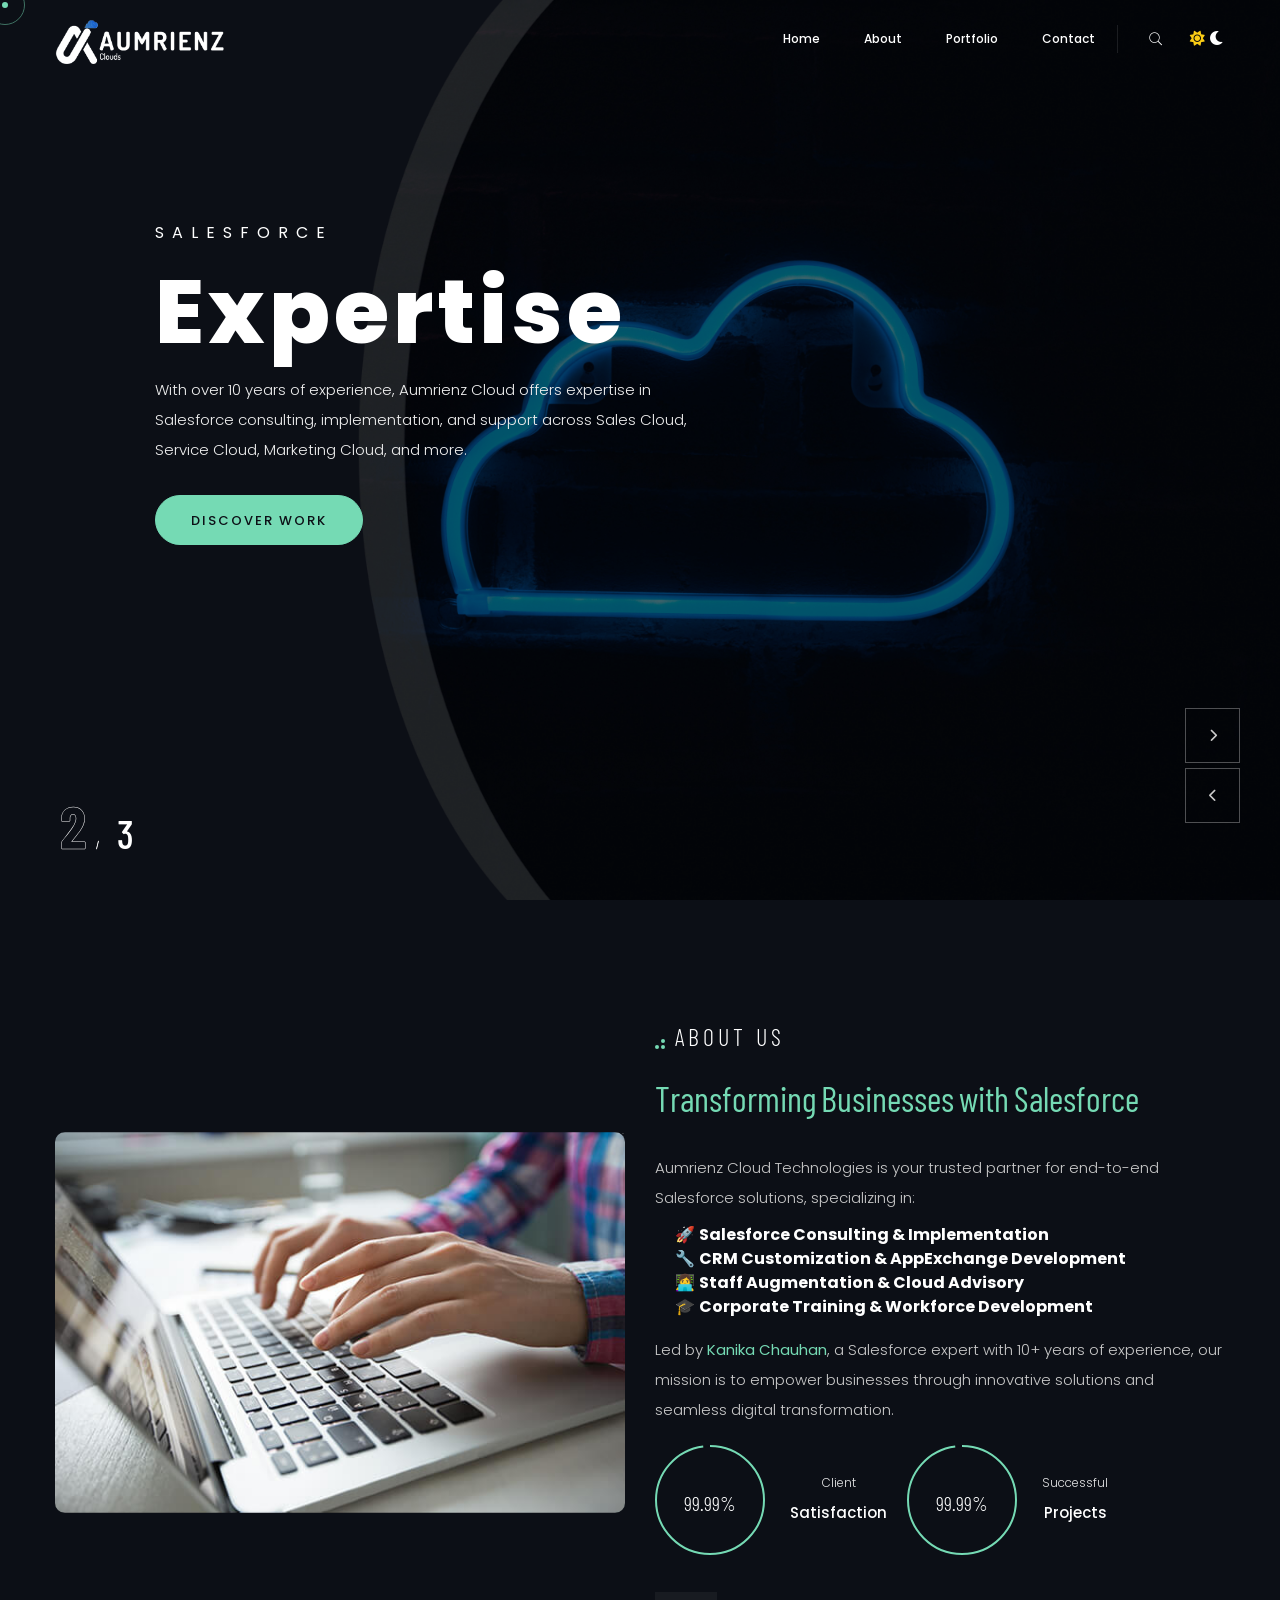
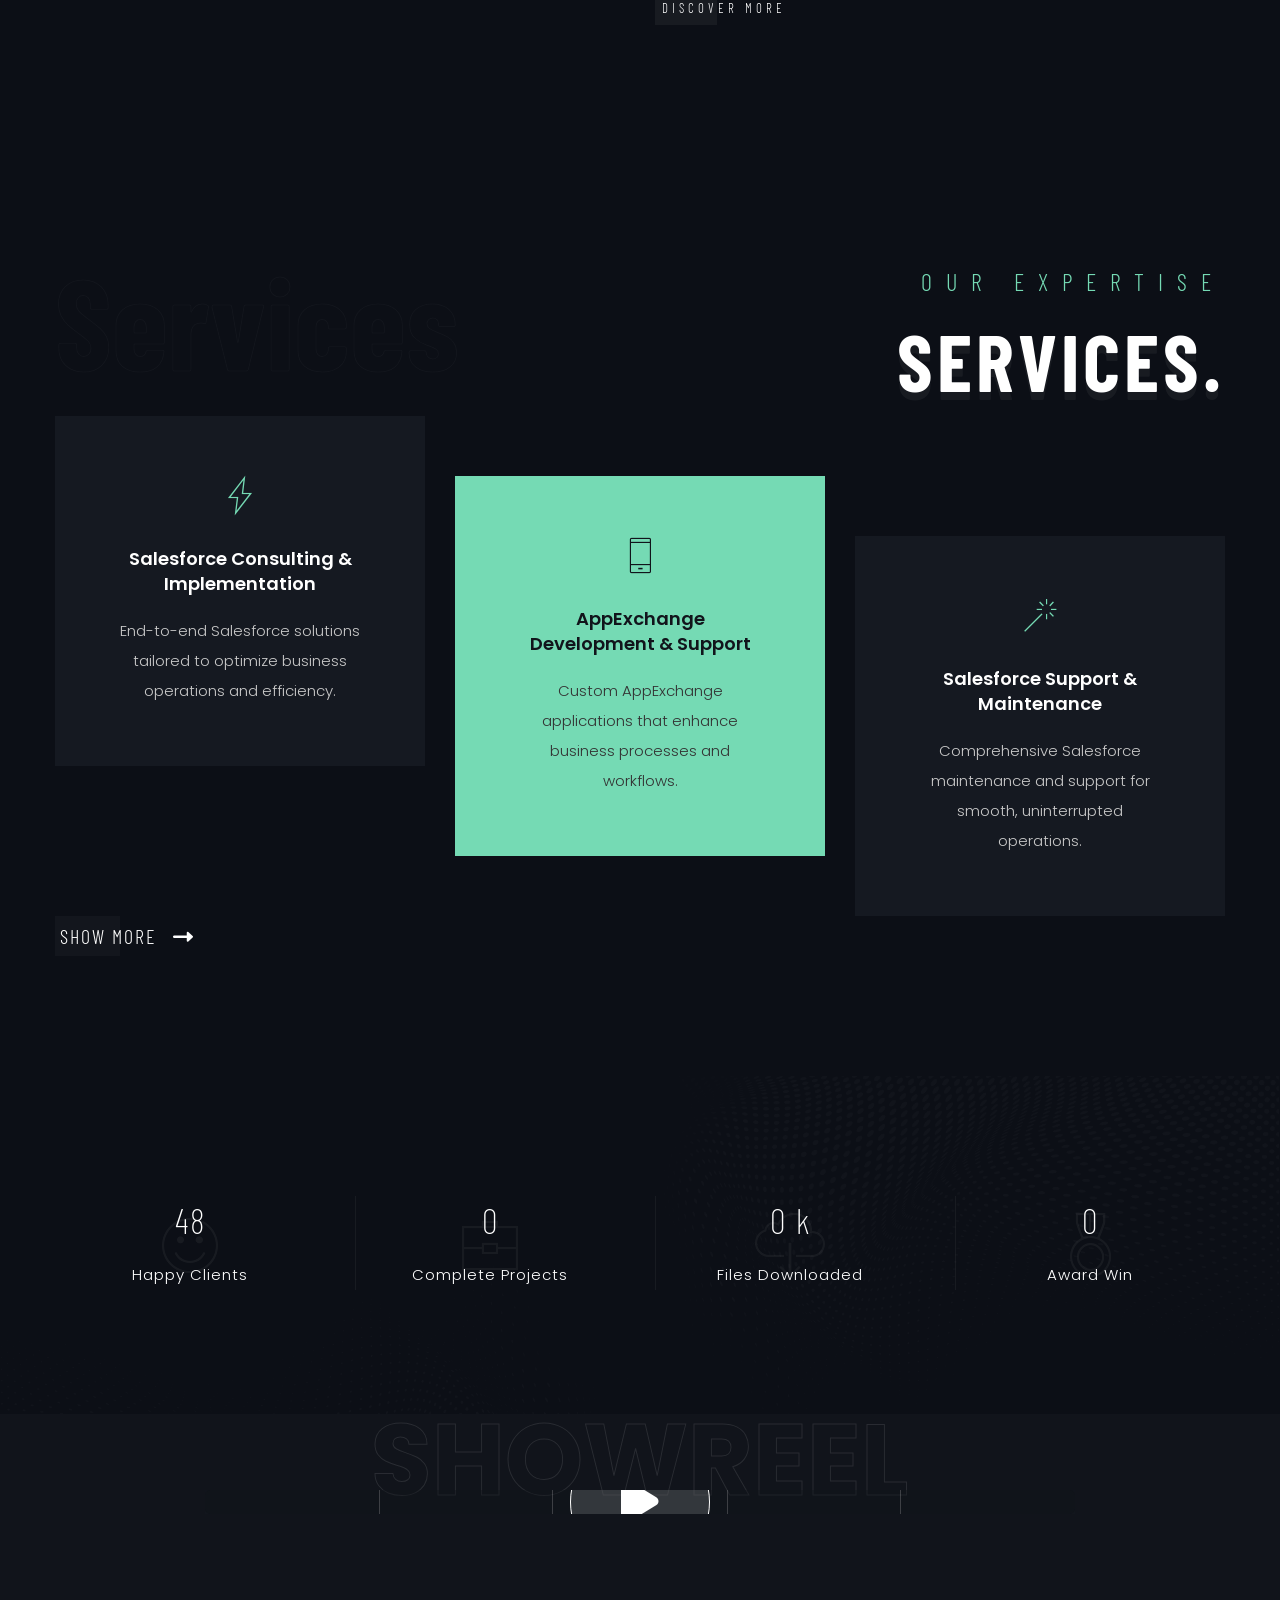
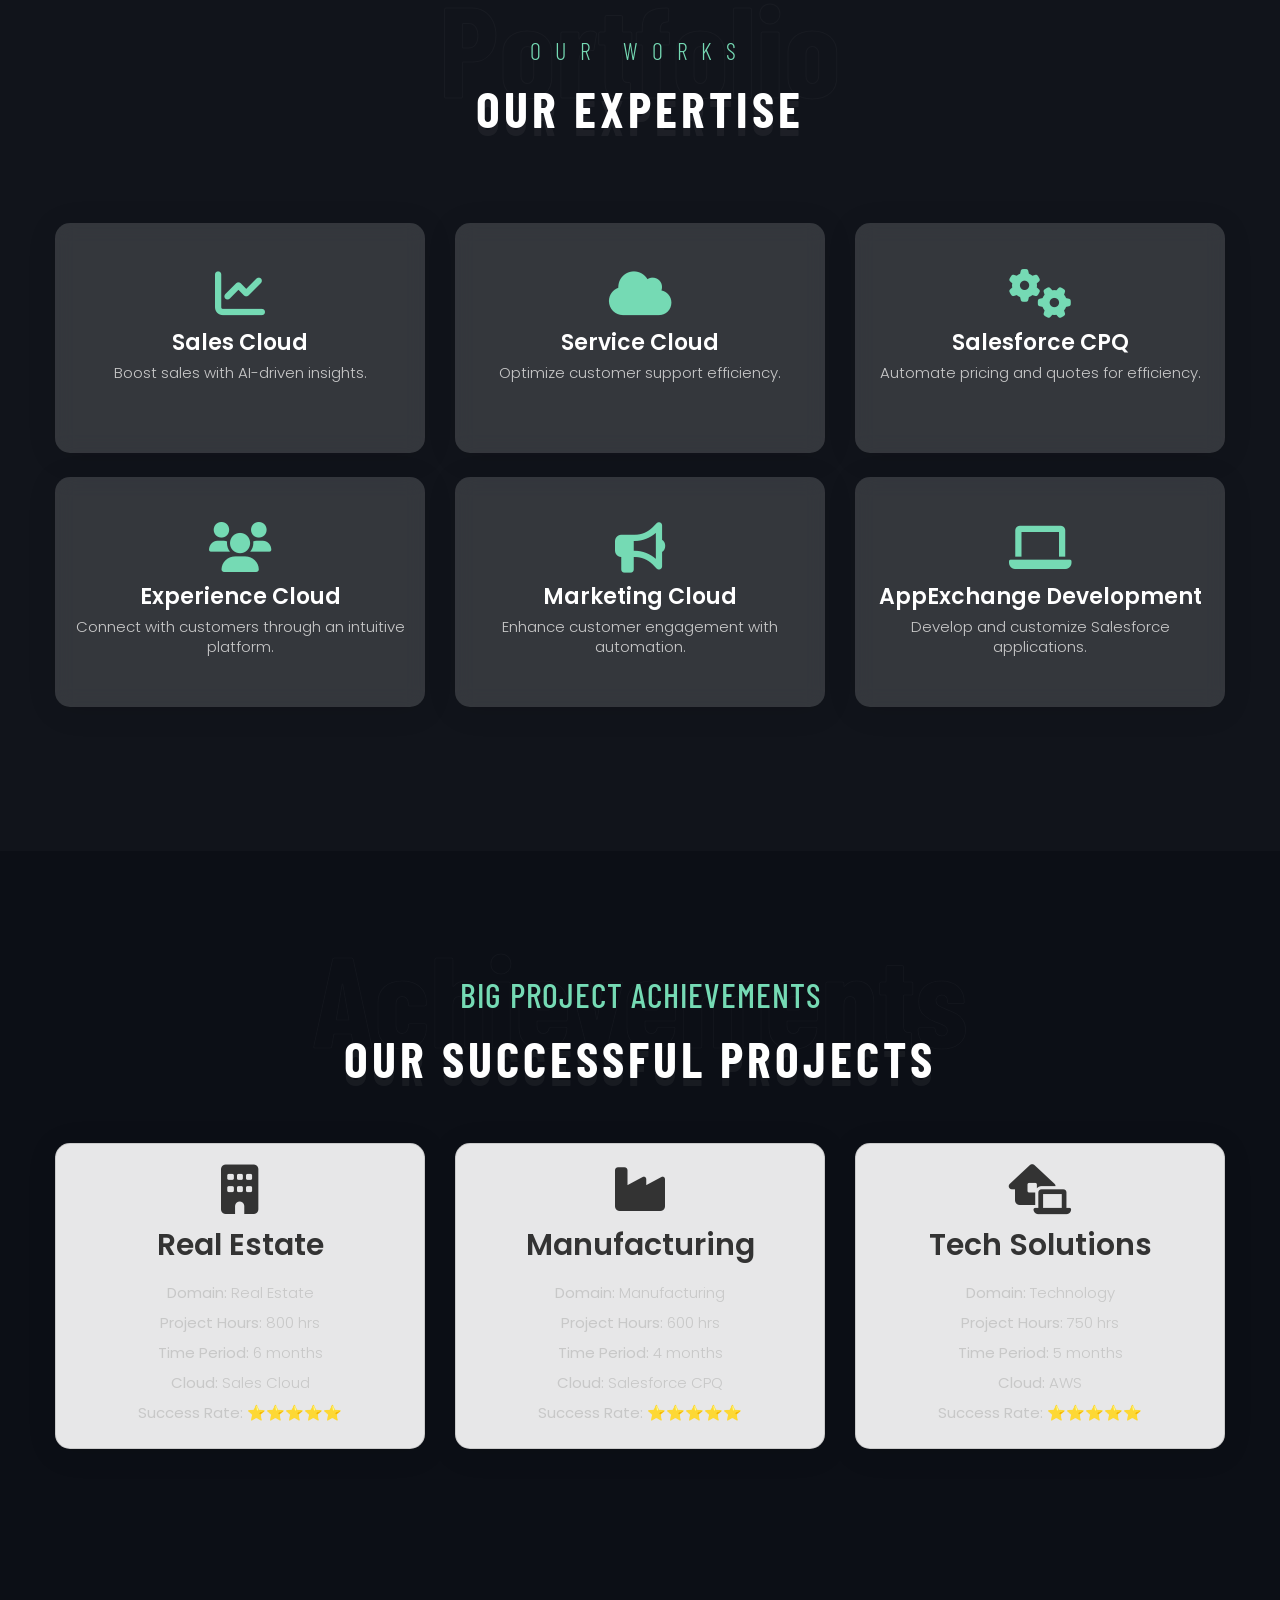
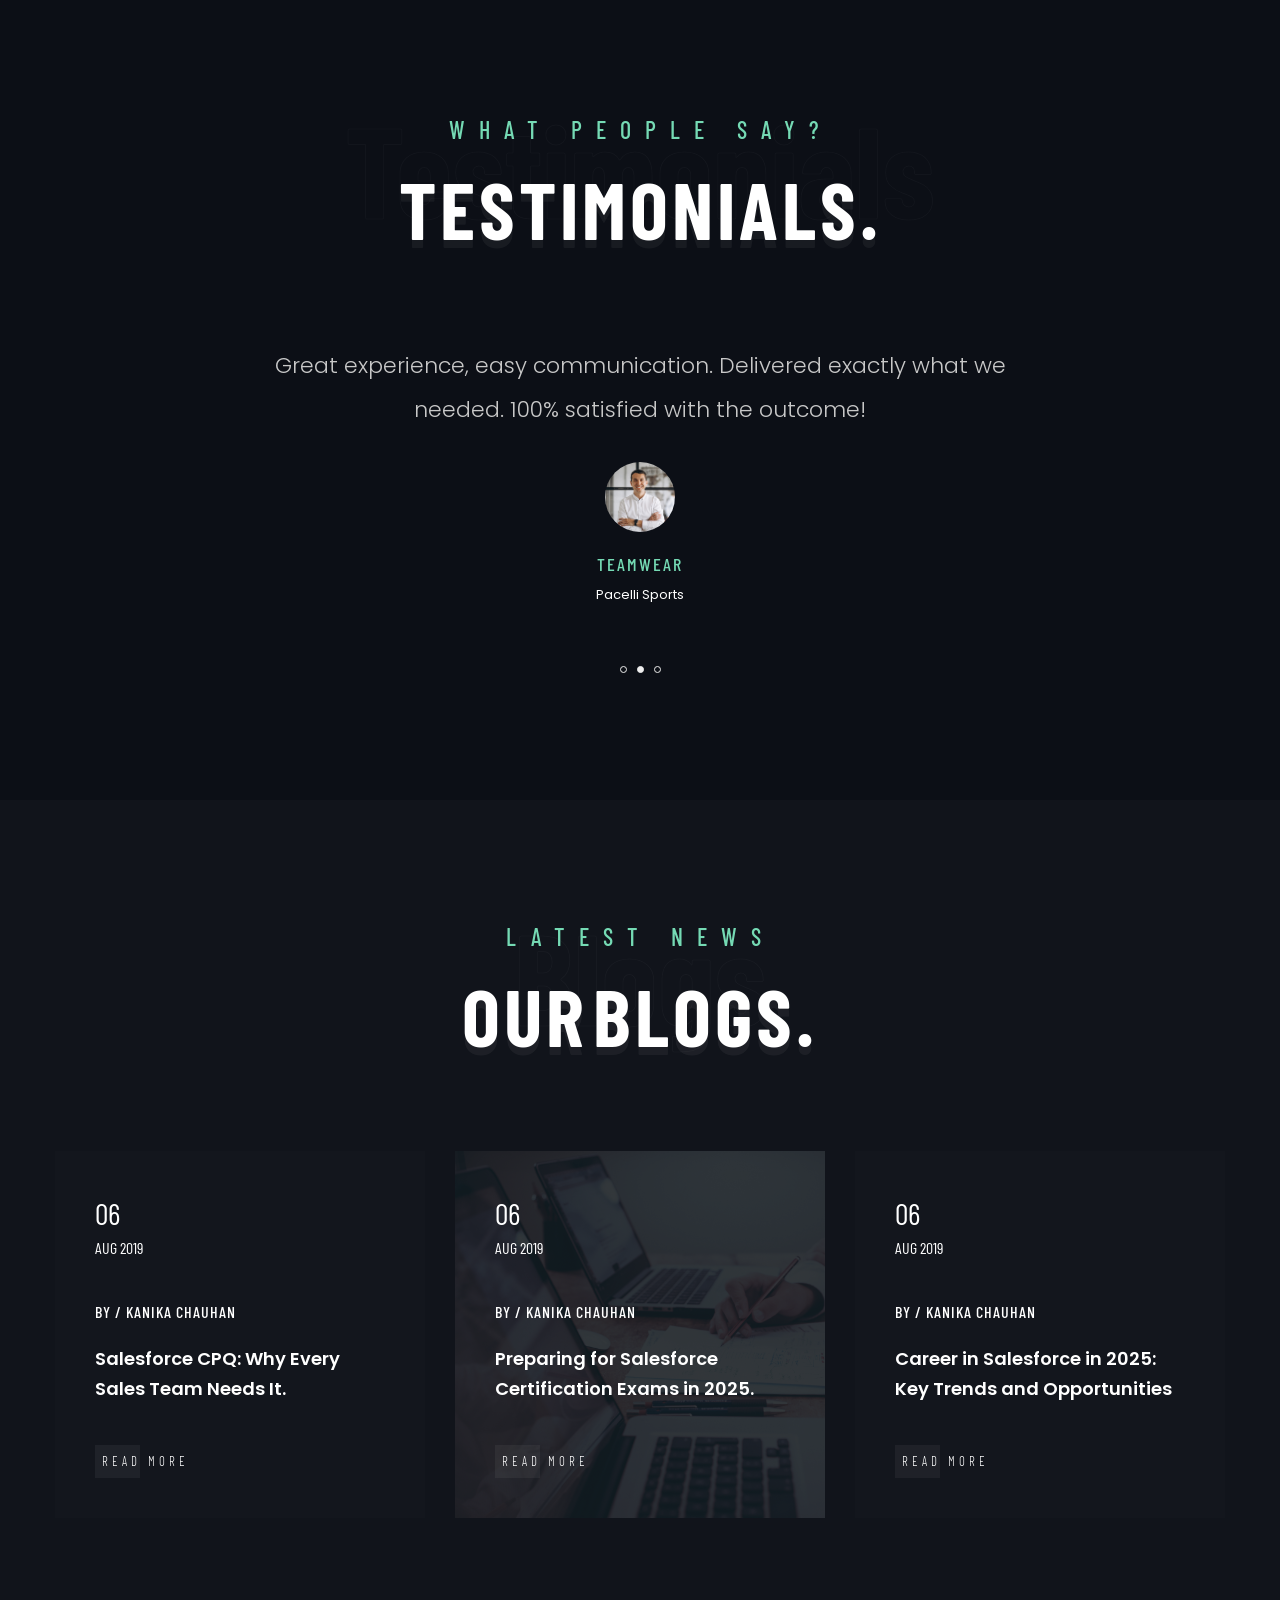
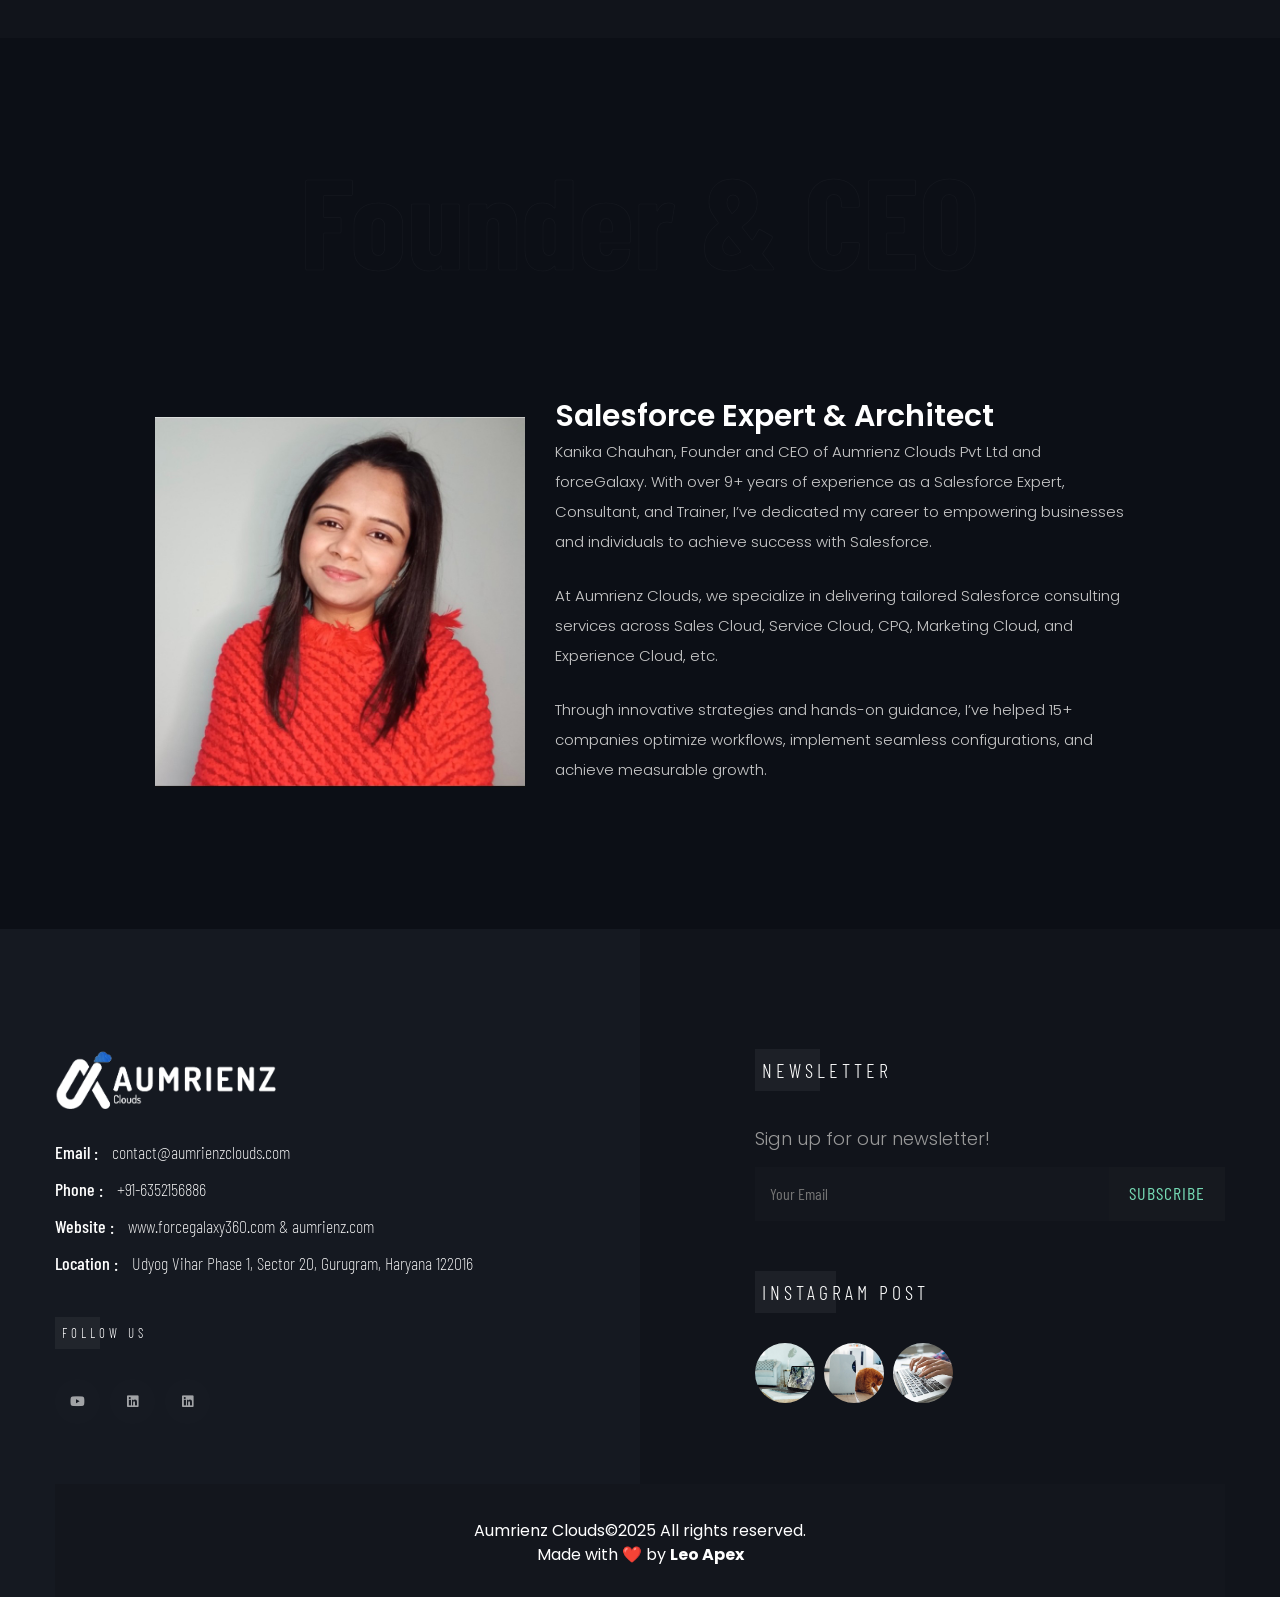
==== index.html @ 8b3be862 "first commit" ====
<!DOCTYPE html>
<html lang="zxx">
  <head>
    <!-- Metas -->
    <meta charset="utf-8" />
    <meta http-equiv="X-UA-Compatible" content="IE=edge" />
    <meta
      name="viewport"
      content="width=device-width, initial-scale=1, maximum-scale=1"
    />
    <meta name="keywords" content="HTML5 Template Avo onepage themeforest" />
    <meta
      name="description"
      content="Avo - Onepage Multi-Purpose HTML5 Template"
    />
    <meta name="author" content="" />

    <!-- Title  -->
    <title>Aumrienz</title>

    <!-- Favicon -->
    <link rel="shortcut icon" href="img/favicon.ico" />

    <!-- Google Fonts -->
    <link rel="preconnect" href="https://fonts.googleapis.com" />
    <link rel="preconnect" href="https://fonts.gstatic.com" crossorigin />
    <link
      href="https://fonts.googleapis.com/css2?family=Barlow+Condensed:ital,wght@0,100;0,200;0,300;0,400;0,500;0,600;0,700;0,800;0,900;1,100;1,200;1,300;1,400;1,500;1,600;1,700;1,800;1,900&family=Barlow:ital,wght@0,100;0,200;0,300;0,400;0,500;0,600;0,700;0,800;0,900;1,100;1,200;1,300;1,400;1,500;1,600;1,700;1,800;1,900&family=Comfortaa:wght@300..700&family=Playfair+Display:ital,wght@0,400..900;1,400..900&family=Poppins:ital,wght@0,100;0,200;0,300;0,400;0,500;0,600;0,700;0,800;0,900;1,100;1,200;1,300;1,400;1,500;1,600;1,700;1,800;1,900&display=swap"
      rel="stylesheet"
    />

    <!-- Plugins -->
    <link rel="stylesheet" href="css/plugins.css" />
    <!-- Font Awesome CDN -->
    <link
      rel="stylesheet"
      href="https://cdnjs.cloudflare.com/ajax/libs/font-awesome/6.0.0-beta3/css/all.min.css"
    />

    <!-- Core Style Css -->
    <!-- Light Theme CSS -->
    <link rel="stylesheet" href="css/light.css" id="light-theme" disabled />

    <!-- Dark Theme CSS -->
    <link rel="stylesheet" href="css/dark.css" id="dark-theme" />
    <style>
      /* Smooth transition for icon change */
      #theme-icon {
        transition: all 0.3s ease;
      }
    </style>
  </head>

  <body>
    <!-- ==================== Start Loading ==================== -->

    <div id="preloader"></div>

    <!-- ==================== End Loading ==================== -->

    <!-- ==================== Start progress-scroll-button ==================== -->

    <div class="progress-wrap cursor-pointer">
      <svg
        class="progress-circle svg-content"
        width="100%"
        height="100%"
        viewBox="-1 -1 102 102"
      >
        <path d="M50,1 a49,49 0 0,1 0,98 a49,49 0 0,1 0,-98" />
      </svg>
    </div>

    <!-- ==================== End progress-scroll-button ==================== -->

    <!-- ==================== Start cursor ==================== -->

    <div class="mouse-cursor cursor-outer"></div>
    <div class="mouse-cursor cursor-inner"></div>

    <!-- ==================== End cursor ==================== -->

    <!-- ==================== Start Navbar ==================== -->

    <nav class="navbar navbar-expand-lg">
      <div class="container">
        <!-- Logo -->
        <a class="logo" href="#">
          <img
            src="img/logo_kanika.png"
            alt="logo"
            style="height: 50px; width: auto; padding-top: 4px"
          />
        </a>
        <!-- <a class="logo" href="#">
            <img
              src="img/logo3.png"
              alt="logo"
              style="height: 60px; width: auto; padding-top: 4px"
            />
          </a> -->

        <button
          class="navbar-toggler"
          type="button"
          data-toggle="collapse"
          data-target="#navbarSupportedContent"
          aria-controls="navbarSupportedContent"
          aria-expanded="false"
          aria-label="Toggle navigation"
        >
          <span class="icon-bar"><i class="fas fa-bars"></i></span>
        </button>

        <!-- navbar links -->
        <div class="collapse navbar-collapse" id="navbarSupportedContent">
          <ul class="navbar-nav ml-auto">
            <li class="nav-item">
              <a class="nav-link" href="index.html">Home</a>
            </li>
            <!-- <li class="nav-item">
            <a class="nav-link" href="showcase.html">Showcases</a>
        </li> -->
            <li class="nav-item">
              <a class="nav-link" href="about.html">About</a>
            </li>
            <li class="nav-item">
              <a class="nav-link" href="works.html">Portfolio</a>
            </li>
            <li class="nav-item">
              <a class="nav-link" href="contact.html">Contact</a>
            </li>
          </ul>
          <div class="search">
            <span class="icon-search pe-7s-search cursor-pointer" style="padding-top: 6px;"></span>
            <div class="search-form text-center custom-font">
                <form>
                    <input type="text" name="search" placeholder="Search">
                </form>
            </div>
        </div>
          <!-- Theme Toggle Button -->
          <div class="ml-3 d-flex align-items-center">
            <a id="theme-toggle" class="theme-button" style="margin-left: 10px;">
              <i id="sun-icon" class="fas fa-sun" style="color:  #facc15; font-size: 15px; "></i>
              <i id="moon-icon" class="fas fa-moon"></i>
            </a>
          </div>

          <script>
            // Select the button and icon elements
            const themeToggleButton = document.getElementById("theme-toggle");
            const sunIcon = document.getElementById("sun-icon");
            const moonIcon = document.getElementById("moon-icon");
            const lightThemeLink = document.querySelector('link[href="css/light.css"]');
            const darkThemeLink = document.querySelector('link[href="css/dark.css"]');
          
            // Check if the user has a theme preference in local storage
            const savedTheme = localStorage.getItem("theme");
            if (savedTheme) {
              // Apply the saved theme on page load
              if (savedTheme === "dark") {
                document.body.classList.add("dark-mode");
                darkThemeLink.disabled = false;
                lightThemeLink.disabled = true;
                // Hide the sun icon and show the moon icon
                sunIcon.style.display = "none";
                moonIcon.style.display = "block";
              } else {
                document.body.classList.remove("dark-mode");
                darkThemeLink.disabled = true;
                lightThemeLink.disabled = false;
                // Show the sun icon and hide the moon icon
                sunIcon.style.display = "block";
                moonIcon.style.display = "none";
              }
            }
          
            // Toggle theme and icon when the button is clicked
            themeToggleButton.addEventListener("click", function () {
              if (darkThemeLink.disabled) {
                // Switch to dark theme
                document.body.classList.add("dark-mode");
                darkThemeLink.disabled = false;
                lightThemeLink.disabled = true;
                localStorage.setItem("theme", "dark");
                // Hide the sun icon and show the moon icon
                sunIcon.style.display = "none";
                moonIcon.style.display = "block";
              } else {
                // Switch to light theme
                document.body.classList.remove("dark-mode");
                darkThemeLink.disabled = true;
                lightThemeLink.disabled = false;
                localStorage.setItem("theme", "light");
                // Show the sun icon and hide the moon icon
                sunIcon.style.display = "block";
                moonIcon.style.display = "none";
              }
            });
          
            document.addEventListener("DOMContentLoaded", function () {
              const logo = document.querySelector(".logo img"); // Select the logo image
          
              window.addEventListener("scroll", function () {
                const savedTheme = localStorage.getItem("theme");
          
                // Ensure this only runs in light mode
                if (savedTheme === "light") {
                  if (window.scrollY > 50) {
                    // When scrolled, change logo
                    logo.src = "img/logo3.png";
                  } else {
                    // Reset to default logo
                    logo.src = "img/logo_kanika.png";
                  }
                }
              });
            });
          </script>
          
        </div>
      </div>
    </nav>

    <!-- ==================== End Navbar ==================== -->

    <!-- ==================== Start Slider ==================== -->

    <header class="slider-bus position-re valign">
      <div class="container ontop">
        <div class="swiper-container swiper-content">
          <div class="swiper-wrapper">
            <!-- First Slide -->
            <div class="swiper-slide">
              <div class="row">
                <div class="col-lg-6 col-md-8 offset-lg-1 offset-md-1">
                  <div class="caption">
                    <h1 data-splitting>
                      <div class="thin">Aumrienz Cloud</div>
                      Innovation
                    </h1>
                    <p>
                      Aumrienz Cloud Innovations is a leading provider of
                      end-to-end Salesforce solutions, offering services
                      including consulting, implementation, AppExchange app
                      development, outsourcing, cloud advisory, and more. Our
                      goal is to empower businesses with innovative solutions.
                    </p>
                    <a href="#0" class="btn-curve btn-color btn-radius mt-30">
                      <span>Discover Work</span>
                    </a>
                  </div>
                </div>
              </div>
            </div>

            <!-- Second Slide -->
            <div class="swiper-slide">
              <div class="row">
                <div class="col-lg-6 col-md-8 offset-lg-1 offset-md-1">
                  <div class="caption">
                    <h1 data-splitting>
                      <div class="thin">Salesforce</div>
                      Expertise
                    </h1>
                    <p>
                      With over 10 years of experience, Aumrienz Cloud offers
                      expertise in Salesforce consulting, implementation, and
                      support across Sales Cloud, Service Cloud, Marketing
                      Cloud, and more.
                    </p>
                    <a href="#0" class="btn-curve btn-color btn-radius mt-30">
                      <span>Discover Work</span>
                    </a>
                  </div>
                </div>
              </div>
            </div>

            <!-- Third Slide -->
            <div class="swiper-slide">
              <div class="row">
                <div class="col-lg-6 col-md-8 offset-lg-1 offset-md-1">
                  <div class="caption">
                    <h1 data-splitting>
                      <div class="thin">Client</div>
                      Success Stories
                    </h1>
                    <p>
                      We have delivered 75+ projects to clients across various
                      industries with a focus on 100% client satisfaction and
                      proven results in optimizing business processes.
                    </p>
                    <a href="#0" class="btn-curve btn-color btn-radius mt-30">
                      <span>Discover Work</span>
                    </a>
                  </div>
                </div>
              </div>
            </div>
          </div>
        </div>
      </div>

      <!-- Image Slides -->
      <div class="swiper-container swiper-img">
        <div class="swiper-wrapper">
          <div
            class="swiper-slide bg-img"
            data-background="img/Expertise.avif"
            data-overlay-dark="6"
          ></div>
          <div
            class="swiper-slide bg-img"
            data-background="img/pexels.jpg"
            data-overlay-dark="6"
          ></div>
          <div
            class="swiper-slide bg-img"
            data-background="img/Innovation.avif"
            data-overlay-dark="6"
          ></div>
        </div>
      </div>

      <!-- Curve Background -->
      <div class="curve-bg bg-img" data-background="img/business-bg.png"></div>

      <!-- Slider Controls -->
      <div class="setone">
        <div
          class="swiper-button-next swiper-nav-ctrl next-ctrl cursor-pointer"
        >
          <i class="fas fa-chevron-right"></i>
        </div>
        <div
          class="swiper-button-prev swiper-nav-ctrl prev-ctrl cursor-pointer"
        >
          <i class="fas fa-chevron-left"></i>
        </div>
      </div>

      <!-- Pagination -->
      <div class="swiper-pagination custom-font"></div>
    </header>

    <!-- ==================== End Slider ==================== -->

    <!-- ==================== Start about ==================== -->

    <section class="about section-padding">
      <div class="container">
        <div class="row" style="display: flex; align-items: center">
          <!-- Image Section First -->
          <div class="col-lg-6">
            <div class="blc-img">
              <div
                class="bimg wow imago"
                data-wow-duration="1s"
                data-wow-delay="0.3s"
              >
                <img
                  src="img/intro/3.jpg"
                  alt="Aumrienz Cloud Technologies"
                  style="width: 100%; border-radius: 10px"
                />
              </div>
            </div>
          </div>

          <!-- Content Section -->
          <div class="col-lg-6 valign">
            <div
              class="content wow fadeInRight"
              data-wow-duration="1s"
              data-wow-delay="0.5s"
            >
              <!-- Title Section -->
              <div
                class="sub-title wow fadeInUp"
                data-wow-duration="1s"
                data-wow-delay="0.2s"
              >
                <h6 style="font-size: 24px">About Us</h6>
                <span></span>
                <span></span>
                <span></span>
              </div>
              <h3
                class="co-tit custom-font wow"
                data-splitting
                data-wow-duration="1s"
                data-wow-delay="0.4s"
              >
                Transforming Businesses with Salesforce
              </h3>

              <!-- Description Section -->
              <p
                class="wow fadeInUp"
                data-wow-duration="1s"
                data-wow-delay=".4s"
              >
                Aumrienz Cloud Technologies is your trusted partner for
                end-to-end Salesforce solutions, specializing in:
              </p>

              <ul
                class="wow fadeInUp"
                data-wow-duration="1s"
                data-wow-delay=".6s"
                style="padding-left: 20px; margin-top: 10px"
              >
                <li>
                  🚀 <strong>Salesforce Consulting & Implementation</strong>
                </li>
                <li>
                  🔧
                  <strong>CRM Customization & AppExchange Development</strong>
                </li>
                <li>👩‍💻 <strong>Staff Augmentation & Cloud Advisory</strong></li>
                <li>
                  🎓 <strong>Corporate Training & Workforce Development</strong>
                </li>
              </ul>

              <p
                class="mt-10 wow fadeInUp"
                data-wow-duration="1s"
                data-wow-delay=".8s"
              >
                Led by <strong style="color: #75dab4">Kanika Chauhan</strong>, a
                Salesforce expert with 10+ years of experience, our mission is
                to empower businesses through innovative solutions and seamless
                digital transformation.
              </p>

              <!-- Stats Section -->

              <div
                class="skills-circle wow fadeInUp"
                data-wow-duration="1s"
                data-wow-delay="1s"
                style="display: flex; gap: 20px; margin-top: 20px"
              >
                <div class="item" style="text-align: center">
                  <div class="skill" data-value="0.98">
                    <span class="custom-font">99.99%</span>
                  </div>
                  <div class="cont">
                    <span>Client</span>
                    <h6>Satisfaction</h6>
                  </div>
                </div>
                <div class="item" style="text-align: center">
                  <div class="skill" data-value="0.98">
                    <span class="custom-font">99.99%</span>
                  </div>
                  <div class="cont">
                    <span>Successful</span>
                    <h6>Projects</h6>
                  </div>
                </div>
              </div>

              <!-- Call to Action -->
              <a
                href="#0"
                class="simple-btn custom-font mt-30 wow fadeInUp"
                data-wow-duration="1s"
                data-wow-delay="1.2s"
              >
                <span>Discover More</span>
              </a>
            </div>
          </div>
        </div>
      </div>
    </section>

    <!-- ==================== End about ==================== -->

    <!-- ==================== Start Services ==================== -->

    <section class="services section-padding">
      <div class="container position-re">
        <div class="sec-head custom-font tr-head">
          <h6 style="font-size: 24px">Our Expertise</h6>
          <h3>Services.</h3>
          <span class="tbg tr-head">Services</span>
        </div>
        <div class="row">
          <div class="col-lg-4 wow fadeInUp" data-wow-delay=".3s">
            <div class="step-item xtop">
              <span class="icon pe-7s-gleam"></span>
              <h6>Salesforce Consulting & Implementation</h6>
              <p>
                End-to-end Salesforce solutions tailored to optimize business
                operations and efficiency.
              </p>
            </div>
          </div>
          <div class="col-lg-4 wow fadeInUp" data-wow-delay=".6s">
            <div class="step-item xcolor">
              <span class="icon pe-7s-phone"></span>
              <h6>AppExchange Development & Support</h6>
              <p>
                Custom AppExchange applications that enhance business processes
                and workflows.
              </p>
            </div>
          </div>
          <div class="col-lg-4 wow fadeInUp" data-wow-delay=".9s">
            <div class="step-item xbottom">
              <span class="icon pe-7s-magic-wand"></span>
              <h6>Salesforce Support & Maintenance</h6>
              <p>
                Comprehensive Salesforce maintenance and support for smooth,
                uninterrupted operations.
              </p>
            </div>
          </div>

          <!-- Hidden Cards Initially -->
          <div class="col-lg-4 wow fadeInUp hidden" data-wow-delay="1.2s">
            <div class="step-item xtop">
              <span class="icon pe-7s-users"></span>
              <h6>Outsourcing & Staff Augmentation</h6>
              <p>
                Expert Salesforce professionals to strengthen your in-house team
                and accelerate growth.
              </p>
            </div>
          </div>
          <div class="col-lg-4 wow fadeInUp hidden" data-wow-delay="1.5s">
            <div class="step-item xcolor">
              <span class="icon pe-7s-study"></span>
              <h6>Corporate Salesforce Trainings</h6>
              <p>
                Customized Salesforce training programs for enterprises to
                upskill their workforce.
              </p>
            </div>
          </div>
          <div class="col-lg-4 wow fadeInUp hidden" data-wow-delay="1.8s">
            <div class="step-item xbottom">
              <span class="icon pe-7s-id"></span>
              <h6>Individual Trainings & Career Guidance</h6>
              <p>
                Salesforce training and career guidance to help professionals
                excel in the ecosystem.
              </p>
            </div>
          </div>
          <div class="col-lg-4 wow fadeInUp hidden" data-wow-delay="2.1s">
            <div class="step-item xtop">
              <span class="icon pe-7s-tools"></span>
              <h6>Product Development</h6>
              <p>
                Innovative Salesforce-based product development to drive
                business transformation.
              </p>
            </div>
          </div>
        </div>
        <div class="smore custom-font">
          <a href="#0" id="toggle-button">Show More</a>
          <i class="fas fa-long-arrow-alt-right"></i>
        </div>
      </div>
    </section>

    <script>
      document.addEventListener("DOMContentLoaded", function () {
        const toggleButton = document.getElementById("toggle-button");
        const hiddenCards = document.querySelectorAll(".hidden");

        toggleButton.addEventListener("click", function (e) {
          e.preventDefault();
          hiddenCards.forEach((card) => card.classList.toggle("hidden"));

          // Toggle button text
          if (toggleButton.textContent === "Show More") {
            toggleButton.textContent = "Show Less";
          } else {
            toggleButton.textContent = "Show More";
          }
        });
      });
    </script>

    <style>
      /* Hide initially */
      .hidden {
        display: none;
      }
    </style>

    <!-- ==================== End Services ==================== -->

    <!-- ==================== Start block-sec ==================== -->

    <section class="block-sec">
      <div
        class="background bg-img section-padding pb-0"
        data-background="img/pattern.png"
      >
        <div class="container">
          <div class="number-sec">
            <div class="row">
              <div class="col-lg-3 col-md-6">
                <div class="item no-bord">
                  <span class="icon pe-7s-smile"></span>
                  <h3 class="custom-font"><span class="count">2400</span></h3>
                  <p class="wow txt" data-splitting>Happy Clients</p>
                </div>
              </div>
              <div class="col-lg-3 col-md-6">
                <div class="item">
                  <span class="icon pe-7s-portfolio"></span>
                  <h3 class="custom-font"><span class="count">133</span></h3>
                  <p class="wow txt" data-splitting>Complete Projects</p>
                </div>
              </div>
              <div class="col-lg-3 col-md-6">
                <div class="item">
                  <span class="icon pe-7s-cloud-download"></span>
                  <h3 class="custom-font"><span class="count">254</span> k</h3>
                  <p class="wow txt" data-splitting>Files Downloaded</p>
                </div>
              </div>
              <div class="col-lg-3 col-md-6">
                <div class="item">
                  <span class="icon pe-7s-medal"></span>
                  <h3 class="custom-font"><span class="count">46</span></h3>
                  <p class="wow txt" data-splitting>Award Win</p>
                </div>
              </div>
            </div>
          </div>
        </div>
        <div class="showreel">
          <div class="container">
            <div class="row justify-content-center">
              <div class="col-lg-9">
                <div class="video-box">
                  <div class="tit-text">
                    <h3 class="tbg" data-splitting>Showreel</h3>
                  </div>
                  <div class="wow imago">
                    <div class="img">
                      <img
                        src="https://img.youtube.com/vi/oMRR_uRfvRw/maxresdefault.jpg"
                        alt=""
                      />
                    </div>
                    <div class="vid-icon">
                      <a
                        class="vid"
                        href="https://youtu.be/oMRR_uRfvRw?si=vjCjqZ7Gt4kAxaMo"
                      >
                        <div class="vid-butn">
                          <span class="icon">
                            <i class="fas fa-play"></i>
                          </span>
                        </div>
                      </a>
                    </div>
                  </div>
                </div>
              </div>
            </div>
          </div>
        </div>
      </div>
    </section>

    <!-- ==================== End block-sec ==================== -->

    <!-- ==================== Start Works ==================== -->
    <section class="work-carousel section-padding caroul sub-bg position-re">
      <div class="container-fluid mt-100">
        <!-- Section Header -->
        <div class="sec-head custom-font text-center">
          <h6 style="font-size: 24px; color: #75dab4; margin-bottom: 5px">
            Our Works
          </h6>
          <h3 style="font-size: 50px; font-weight: bold">Our Expertise</h3>
          <span class="tbg">Portfolio</span>
        </div>

        <!-- Portfolio Grid -->
        <div class="container">
          <div
            class="row"
            style="display: flex; flex-wrap: wrap; align-items: stretch"
          >
            <!-- Cards -->
            <div class="col-lg-4 mb-4 d-flex">
              <div
                style="
                  flex: 1;
                  background: rgba(255, 255, 255, 0.15);
                  backdrop-filter: blur(10px);
                  border-radius: 15px;
                  padding: 20px;
                  text-align: center;
                  color: white;
                  box-shadow: 0 4px 30px rgba(0, 0, 0, 0.1);
                  min-height: 230px;
                "
              >
                <i
                  class="fas fa-chart-line"
                  style="font-size: 50px; color: #75dab4; margin-top: 25px; margin-bottom: 10px;"
                ></i>
                <h6 style="font-size: 22px; ">Sales Cloud</h6>
                <p style="font-size: 15px ">
                  Boost sales with AI-driven insights.
                </p>
              </div>
            </div>

            <div class="col-lg-4 mb-4 d-flex">
              <div
                style="
                  flex: 1;
                  background: rgba(255, 255, 255, 0.15);
                  backdrop-filter: blur(10px);
                  border-radius: 15px;
                  padding: 20px;
                  text-align: center;
                  color: white;
                  box-shadow: 0 4px 30px rgba(0, 0, 0, 0.1);
                  min-height: 230px;
                "
              >
                <i
                  class="fas fa-cloud"
                  style="font-size: 50px; color: #75dab4; margin-top: 25px; margin-bottom: 10px;"
                ></i>
                <h6 style="font-size: 22px; ">Service Cloud</h6>
                <p style="font-size: 15px">
                  Optimize customer support efficiency.
                </p>
              </div>
            </div>

            <div class="col-lg-4 mb-4 d-flex">
              <div
                style="
                  flex: 1;
                  background: rgba(255, 255, 255, 0.15);
                  backdrop-filter: blur(10px);
                  border-radius: 15px;
                  padding: 20px;
                  text-align: center;
                  color: white;
                  box-shadow: 0 4px 30px rgba(0, 0, 0, 0.1);
                  min-height: 230px;
                "
              >
                <i
                  class="fas fa-cogs"
                  style="font-size: 50px; color: #75dab4; margin-top: 25px; margin-bottom: 10px;"
                ></i>
                <h6 style="font-size: 22px; ">Salesforce CPQ</h6>
                <p style="font-size: 15px">
                  Automate pricing and quotes for efficiency.
                </p>
              </div>
            </div>

            <div class="col-lg-4 mb-4 d-flex">
              <div
                style="
                  flex: 1;
                  background: rgba(255, 255, 255, 0.15);
                  backdrop-filter: blur(10px);
                  border-radius: 15px;
                  padding: 20px;
                  text-align: center;
                  color: white;
                  box-shadow: 0 4px 30px rgba(0, 0, 0, 0.1);
                  min-height: 230px;
                "
              >
                <i
                  class="fas fa-users"
                  style="font-size: 50px; color: #75dab4;margin-top: 25px; margin-bottom: 10px;"
                ></i>
                <h6 style="font-size: 22px; ">
                  Experience Cloud
                </h6>
                <p style="font-size: 15px">
                  Connect with customers through an intuitive platform.
                </p>
              </div>
            </div>

            <div class="col-lg-4 mb-4 d-flex">
              <div
                style="
                  flex: 1;
                  background: rgba(255, 255, 255, 0.15);
                  backdrop-filter: blur(10px);
                  border-radius: 15px;
                  padding: 20px;
                  text-align: center;
                  color: white;
                  box-shadow: 0 4px 30px rgba(0, 0, 0, 0.1);
                  min-height: 230px;
                "
              >
                <i
                  class="fas fa-bullhorn"
                  style="font-size: 50px; color: #75dab4;margin-top: 25px; margin-bottom: 10px;"
                ></i>
                <h6 style="font-size: 22px;">Marketing Cloud</h6>
                <p style="font-size: 15px">
                  Enhance customer engagement with automation.
                </p>
              </div>
            </div>

            <div class="col-lg-4 mb-4 d-flex">
              <div
                style="
                  flex: 1;
                  background: rgba(255, 255, 255, 0.15);
                  backdrop-filter: blur(10px);
                  border-radius: 15px;
                  padding: 20px;
                  text-align: center;
                  color: white;
                  box-shadow: 0 4px 30px rgba(0, 0, 0, 0.1);
                  min-height: 230px;
                "
              >
                <i
                  class="fas fa-laptop"
                  style="font-size: 50px; color: #75dab4; margin-top: 25px; margin-bottom: 10px;"
                ></i>
                <h6 style="font-size: 22px;"">
                  AppExchange Development
                </h6>
                <p style="font-size: 15px">
                  Develop and customize Salesforce applications.
                </p>
              </div>
            </div>
          </div>
        </div>
      </div>
    </section>

    <!-- ==================== End Works ==================== -->
    <section class="project-achievements section-padding">
      <div class="container position-re">
        <div class="sec-head custom-font text-center" style="margin-bottom: 50px ">
          <h6
            style="
              font-size: 34px;
              color: #75dab4;
              text-transform: uppercase;
              letter-spacing: 1px;
              font-weight: 500;
            "
          >
            Big Project Achievements
          </h6>
          <h3 style="font-size: 50px; font-weight: bold">
            Our Successful Projects
          </h3>
          <span class="tbg">Achievements</span>
        </div>
    
        <div class="row justify-content-center">
          <!-- Project 1 -->
          <div class="col-lg-4 mb-4 wow fadeInUp" data-wow-delay=".3s">
            <div class="achievement-item card">
              <i class="fas fa-building icon"></i>
              <h4 class="card-title">Real Estate </h4>
              <p class="card-text"><strong>Domain:</strong> Real Estate</p>
              <p class="card-text"><strong>Project Hours:</strong> 800 hrs</p>
              <p class="card-text"><strong>Time Period:</strong> 6 months</p>
              <p class="card-text">
                <strong>Cloud:</strong>
                <span class="highlight">Sales Cloud</span>
              </p>
              <p class="card-text">
                <strong>Success Rate:</strong> ⭐⭐⭐⭐⭐ 
              </p>
            </div>
          </div>
    
          <!-- Project 2 -->
          <div class="col-lg-4 mb-4 wow fadeInUp" data-wow-delay=".6s">
            <div class="achievement-item card">
              <i class="fas fa-industry icon"></i>
              <h4 class="card-title">Manufacturing </h4>
              <p class="card-text"><strong>Domain:</strong> Manufacturing</p>
              <p class="card-text"><strong>Project Hours:</strong> 600 hrs</p>
              <p class="card-text"><strong>Time Period:</strong> 4 months</p>
              <p class="card-text">
                <strong>Cloud:</strong>
                <span class="highlight">Salesforce CPQ</span>
              </p>
              <p class="card-text">
                <strong>Success Rate:</strong> ⭐⭐⭐⭐⭐
              </p>
            </div>
          </div>
    
          <!-- Project 3 -->
          <div class="col-lg-4 mb-4 wow fadeInUp" data-wow-delay=".9s">
            <div class="achievement-item card">
              <i class="fas fa-laptop-house icon"></i>
              <h4 class="card-title">Tech Solutions</h4>
             <p class="card-text"><strong>Domain:</strong> Technology</p>
              <p class="card-text"><strong>Project Hours:</strong> 750 hrs</p>
              <p class="card-text"><strong>Time Period:</strong> 5 months</p>
              <p class="card-text">
                <strong>Cloud:</strong>
                <span class="highlight">AWS</span>
              </p>
              <p class="card-text">
                <strong>Success Rate:</strong> ⭐⭐⭐⭐⭐
              </p>
            </div>
          </div>
        </div>
      </div>
    </section>
    <style>  .card:hover {
      transform: translateY(-5px);
      box-shadow: 0 8px 16px rgba(0, 0, 0, 0.2);
    }</style>

    <!-- ==================== Start testimonials ==================== -->

    <section class="testimonials section-padding">
      <div class="container position-re">
        <div class="sec-head custom-font text-center">
          <h6
            class="wow fadeIn"
            data-wow-delay=".5s"
            style="font-size: 24px; font-weight: 500"
          >
            What People Say?
          </h6>
          <h3 class="wow" data-splitting>Testimonials.</h3>
          <span class="tbg">Testimonials</span>
        </div>
        <div
          class="row justify-content-center wow fadeInUp"
          data-wow-delay=".5s"
        >
          <div class="col-lg-8">
            <div class="slic-item">
              <!-- First Testimonial -->
              <div class="item">
                <p>
                  Aumrienz Clouds was amazing to work with. Their team solved
                  every challenge we faced. Highly recommended for Salesforce
                  projects!
                </p>
                <div class="info">
                  <div class="cont">
                    <div class="author">
                      <div class="img">
                        <img src="img/clients/1.jpg" alt="Hayya Lee" />
                      </div>
                      <h6 class="author-name custom-font">Hayya Lee</h6>
                      <span class="author-details">CEO, NextChapters</span>
                    </div>
                  </div>
                </div>
              </div>

              <!-- Second Testimonial -->
              <div class="item">
                <p>
                  Great experience, easy communication. Delivered exactly what
                  we needed. 100% satisfied with the outcome!
                </p>
                <div class="info">
                  <div class="cont">
                    <div class="author">
                      <div class="img">
                        <img src="img/clients/2.jpg" alt="Teamwear" />
                      </div>
                      <h6 class="author-name custom-font">Teamwear</h6>
                      <span class="author-details">Pacelli Sports</span>
                    </div>
                  </div>
                </div>
              </div>

              <!-- Third Testimonial -->
              <div class="item">
                <p>
                  Top-notch Salesforce developers! Solved my APEX issues
                  quickly. Professional and highly skilled team.
                </p>
                <div class="info">
                  <div class="cont">
                    <div class="author">
                      <div class="img">
                        <img src="img/clients/3.jpg" alt="Boca Ratoo" />
                      </div>
                      <h6 class="author-name custom-font">Boca Ratoo</h6>
                      <span class="author-details">Satisfied Client</span>
                    </div>
                  </div>
                </div>
              </div>
            </div>
          </div>
        </div>

        <div class="arrows">
          <div class="next cursor-pointer">
            <span class="pe-7s-angle-right"></span>
          </div>
          <div class="prev cursor-pointer">
            <span class="pe-7s-angle-left"></span>
          </div>
        </div>
      </div>
    </section>

    <!-- ==================== End testimonials ==================== -->

    <!-- ==================== Start Blog ==================== -->

    <section class="blog-grid section-padding sub-bg">
      <div class="container">
        <div class="sec-head custom-font text-center">
          <h6 class="wow fadeIn" data-wow-delay=".5s" style="font-size: 24px; font-weight: 500">
            Latest News
          </h6>
          <h3 class="wow" data-splitting>Our Blogs.</h3>
          <span class="tbg">Blogs</span>
        </div>
        <div class="row">
          <div class="col-lg-4 wow fadeInUp" data-wow-delay=".3s">
            <div class="item bg-img" data-background="img/blog/1.jpg">
              <div class="cont">
                <a href="#0" class="date custom-font">
                  <span><i>06</i> Aug 2019</span>
                </a>
                <div class="info custom-font">
                  <a href="#0" class="author">
                    <span>by / Kanika Chauhan</span>
                  </a>
                </div>
                <h6>
                  <a href="#0">Salesforce CPQ: Why Every Sales Team Needs It.</a>
                </h6>
                <div class="btn-more custom-font">
                  <a href="https://medium.com/@forceGalaxy/salesforce-cpq-why-every-sales-team-needs-it-4ddc6a6d62af" class="simple-btn" target="_blank">Read More</a>
                </div>
              </div>
            </div>
          </div>
          <div class="col-lg-4 wow fadeInUp" data-wow-delay=".6s">
            <div class="item active bg-img" data-background="img/blog/blog.jpg">
              <div class="cont">
                <a href="#0" class="date custom-font">
                  <span><i>06</i> Aug 2019</span>
                </a>
                <div class="info custom-font">
                  <a href="#0" class="author">
                    <span>by / Kanika Chauhan</span>
                  </a>
                </div>
                <h6>
                  <a href="#0">Preparing for Salesforce Certification Exams in 2025.</a>
                </h6>
                <div class="btn-more custom-font">
                  <a href="https://medium.com/@forceGalaxy/preparing-for-salesforce-certification-exams-in-2025-tips-resources-7063d4b1348c" class="simple-btn" target="_blank">Read More</a>
                </div>
              </div>
            </div>
          </div>
          <div class="col-lg-4 wow fadeInUp" data-wow-delay=".9s">
            <div class="item bg-img" data-background="img/blog/3.jpg">
              <div class="cont">
                <a href="#0" class="date custom-font">
                  <span><i>06</i> Aug 2019</span>
                </a>
                <div class="info custom-font">
                  <a href="#0" class="author">
                    <span>by / Kanika Chauhan</span>
                  </a>
                </div>
                <h6>
                  <a href="#0">Career in Salesforce in 2025: Key Trends and Opportunities</a>
                </h6>
                <div class="btn-more custom-font">
                  <a href="https://medium.com/@forceGalaxy/career-in-salesforce-in-2025-key-trends-and-opportunities-6f4f4925c463" class="simple-btn" target="_blank">Read More</a>
                </div>
              </div>
            </div>
          </div>
        </div>
      </div>
    </section>
    

    <!-- ==================== End Blog ==================== -->

    <section class="founder section-padding">
      <div class="container position-re">
        <!-- Heading Section -->
        <div class="sec-head custom-font text-center">
          <h6 class="wow fadeIn" data-wow-delay=".5s" style="font-size: 28px">
            Meet Our Founder
          </h6>
          <h3 class="wow" data-splitting>Kanika Chauhan</h3>
          <span class="tbg">Founder & CEO</span>
        </div>

        <!-- Image & Text Row -->
        <div class="row justify-content-center align-items-center">
          <!-- Left Side - Founder Image -->
          <div class="col-lg-4">
            <div class="founder-img">
              <img src="img/kanikaprofile.jpeg" alt="Kanika Chauhan" />
            </div>
          </div>

          <!-- Right Side - Founder Details -->
          <div class="col-lg-6">
            <div class="founder-details">
              <h4>Salesforce Expert & Architect</h4>
              <p>
                Kanika Chauhan, Founder and CEO of Aumrienz Clouds Pvt Ltd and
                forceGalaxy. With over 9+ years of experience as a Salesforce
                Expert, Consultant, and Trainer, I’ve dedicated my career to
                empowering businesses and individuals to achieve success with
                Salesforce.
              </p>
              <br />
              <p>
                At Aumrienz Clouds, we specialize in delivering tailored
                Salesforce consulting services across Sales Cloud, Service
                Cloud, CPQ, Marketing Cloud, and Experience Cloud, etc.
              </p>
              <br />
              <p>
                Through innovative strategies and hands-on guidance, I’ve helped
                15+ companies optimize workflows, implement seamless
                configurations, and achieve measurable growth.
              </p>
              <br />
              <!-- <p>Let’s work together to transform your business with Salesforce!</p> -->
            </div>
          </div>
        </div>
      </div>
    </section>

    <!-- ==================== Start Footer ==================== -->

    <footer class="footer-half sub-bg section-padding pb-0">
      <div class="container">
        <div class="row">
          <div class="col-lg-5">
            <div class="cont">
              <div class="logo">
                <a href="#0">
                  <img
                    src="img/logo_kanika.png"
                    alt="Aumrienz Clouds Logo"
                    style="height: 60px; width: auto"
                  />
                </a>
              </div>
              <div class="con-info custom-font" style="font-size: 18px">
                <ul>
                  <li><span>Email : </span> contact@aumrienzclouds.com</li>
                  <li><span>Phone : </span> +91-6352156886</li>
                  <li>
                    <span>Website : </span>
                    <a href="https://www.forcegalaxy360.com" target="_blank"
                      >www.forcegalaxy360.com</a
                    >
                    &
                    <a href="https://www.aumrienz.com" target="_blank"
                      >aumrienz.com</a
                    >
                  </li>
                  <li>
                    <span>Location : </span> Udyog Vihar Phase 1, Sector 20,
                    Gurugram, Haryana 122016
                  </li>
                </ul>
              </div>
              <div class="social-icon" style="font-size: 18px">
                <h6 class="custom-font stit simple-btn">Follow Us</h6>
                <div class="social">
                  <a
                    href="https://www.youtube.com/c/forceGalaxy"
                    class="icon"
                    target="_blank"
                  >
                    <i class="fab fa-youtube"></i>
                  </a>
                  <a
                    href="https://www.linkedin.com/in/kanika-chauhan-b130a0100/"
                    class="icon"
                    target="_blank"
                  >
                    <i class="fab fa-linkedin"></i>
                  </a>
                  <a
                    href="https://www.linkedin.com/company/aumrienz-clouds-pvt-ltd"
                    class="icon"
                    target="_blank"
                  >
                    <i class="fab fa-linkedin"></i>
                  </a>
                </div>
              </div>
            </div>
          </div>
          <div class="col-lg-5 offset-lg-2">
            <div class="subscribe mb-50">
              <h6 class="custom-font stit simple-btn" style="font-size: 20px">
                Newsletter
              </h6>
              <p style="font-size: 18px">Sign up for our newsletter!</p>
              <form>
                <div class="form-group custom-font">
                  <input
                    type="email"
                    name="subscribe"
                    placeholder="Your Email"
                    style="font-size: 16px"
                  />
                  <button
                    class="cursor-pointer"
                    style="font-size: 18px; padding: 10px 20px"
                  >
                    Subscribe
                  </button>
                </div>
              </form>
            </div>
            <div class="insta">
              <h6 class="custom-font stit simple-btn" style="font-size: 20px">
                Instagram Post
              </h6>
              <div class="insta-gallary">
                <a href="#0">
                  <img src="img/insta/1.jpg" alt="Instagram Image 1" />
                </a>
                <a href="#0">
                  <img src="img/insta/2.jpg" alt="Instagram Image 2" />
                </a>
                <a href="#0">
                  <img src="img/insta/3.jpg" alt="Instagram Image 3" />
                </a>
              </div>
            </div>
          </div>
        </div>
        <div class="copyrights text-center">
          <!-- <p style="font-size: 16px;">© 2020, Aumrienz Clouds. Made with passion by <a href="https://leoapex.com/">UI-ThemeZ</a>.</p> -->
          <a
            href="https://leoapex.com/"
            target="_blank"
            style="font-size: 16px; margin-top: 5px"
          >
            Aumrienz Clouds©2025 All rights reserved.<br />
            Made with ❤️ by <strong>Leo Apex</strong>
          </a>
        </div>
      </div>
    </footer>

    <!-- ==================== End Footer ==================== -->

    <!-- jQuery -->
    <script src="js/jquery-3.0.0.min.js"></script>
    <script src="js/jquery-migrate-3.0.0.min.js"></script>

    <!-- plugins -->
    <script src="js/plugins.js"></script>

    <!-- custom scripts -->
    <script src="js/scripts.js"></script>
  </body>

  <!-- Mirrored from ui-themez.smartinnovates.net/items/avo/avo-dark/index3.html by HTTrack Website Copier/3.x [XR&CO'2014], Mon, 03 Feb 2025 08:15:45 GMT -->
</html>
---- css/plugins.css ----
/*-----------------------------------------------------------------------------------

	Theme Name: avo
	Theme URI: http://
	Description: The Multi-Purpose Template
	Author: ui-themez
	Author URI: http://themeforest.net/user/ui-themez
	Version: 1.0

-----------------------------------------------------------------------------------*/

/* ----------------------------------------------------------------
			[ All Css Plugins & Helper Classes File ]
-----------------------------------------------------------------*/

/* == bootstrap == */
@import url("plugins/bootstrap.min.css");

/* == animate css == */
@import url("plugins/animate.css");

/* == ionicons icon font == */
@import url("plugins/ionicons.min.css");

/* == pe-icon-7-stroke == */
@import url("plugins/pe-icon-7-stroke.css");

/* == fontawesome icon font == */
@import url("plugins/fontawesome-all.min.css");

/* == justifiedGallery.min == */
@import url("plugins/justifiedGallery.min.css");

/* == YouTubePopUp == */
@import url("plugins/YouTubePopUp.css");

/* == slick carousel == */
@import url("plugins/slick.css");
@import url("plugins/slick-theme.css");

/* == swiper.min font == */
@import url("plugins/swiper.min.css");
---- css/light.css ----
/*-----------------------------------------------------------------------------------

    Theme Name: Avo
    Theme URI: http://
    Description: Creative Agency & Portfolio
    Author: UI-ThemeZ
    Author URI: http://themeforest.net/user/UI-ThemeZ
    Version: 1.0

-----------------------------------------------------------------------------------*/
/* ----------------------------------------------------------------

== Table Of Content

    |--- BASE

        |- typography
        |- helper classes

    |--- SHORTCODES

        |- extra
        |- overlay
        |- section-heading
        |- buttons
        |- navbar
        |- sliders
        |- intro
        |- feature-box
        |- clients
        |- counter
        |- portfolio
        |- process
        |- progress-bar
        |- tabs
        |- team
        |- testimonials
        |- blog
        |- contact-form
        |- footers

    |--- BASE

        |- responsive
	


---------------------------------------------------------------- */
/* ====================== [ Start Typography  ] ====================== */
* {
  margin: 0;
  padding: 0;
  -webkit-box-sizing: border-box;
  box-sizing: border-box;
  outline: none;
  list-style: none;
}

/* Default logos for dark theme */
.client-logo.tugende {
  filter: brightness(0) invert(1); /* Invert the colors for dark theme */
}

.client-logo.diacetics {
  filter: brightness(0) invert(1); /* Invert the colors for dark theme */
}

body {
  color: #0c0f16;
  line-height: 1.5;
  font-weight: 400;
  overflow-x: hidden !important;
  font-family: "Poppins", sans-serif;
  background-color: #ffffff;
}

body.bd-dark {
  color: #fff;
  background: #0c0f16;
}

body.dark-mode .card {
  background: rgba(0, 0, 0, 0.8) !important; /* Uniform dark mode background */
  color: #fff !important;
}

/* Ensure both light-card and dark-card follow the same style in dark mode */
body.dark-mode .light-card,
body.dark-mode .dark-card {
  background: rgba(0, 0, 0, 0.8) !important;
  color: #fff !important;
}
body.dark-mode .icon {
  color: #75dab4 !important; /* Accent color */
}
.card {
  border-radius: 15px;
  padding: 20px;
  text-align: center;
  color: #333; /* Default text color */
  box-shadow: 0 4px 30px rgba(0, 0, 0, 0.1);
  min-height: 230px;
  transition: all 0.3s ease;
  background: rgba(255, 255, 255, 0.9); /* Light mode background */
}

/* Light theme card */
.card {
  background: rgba(255, 255, 255, 0.9); /* Light background */
  color: #333; /* Dark text color */
}

.icon-search {
  color: #75dab4;
}
.icon {
  color: #75dab4; /* Accent color for light theme */
}

.card .card-title {
  font-size: 28px;
  color: #333; /* Dark title color */
}

.light-card .highlight {
  color: #75dab4; /* Accent color for highlights */
}

.icon {
  font-size: 50px;
  margin-bottom: 10px;
}

/* Responsive styles */
@media (max-width: 768px) {
  .card {
    min-height: 250px;
  }
}

img {
  width: 100%;
  height: auto;
}

span,
a,
a:hover {
  display: inline-block;
  color: inherit;
}

h1 {
  font-size: 55px;
}

h2 {
  font-size: 40px;
}

h3 {
  font-size: 35px;
}

h4 {
  font-size: 30px;
}

h5 {
  font-size: 25px;
}

h6 {
  font-size: 18px;
}

h1,
h2,
h3,
h4,
h5,
h6 {
  margin: 0;
  line-height: 1.4;
  font-weight: 600;
}

p {
  color: #777;
  font-size: 15px;
  font-weight: 300;
  line-height: 2;
  margin: 0;
}

a,
span {
  display: inline-block;
}
a:hover,
span:hover {
  text-decoration: none;
}

.container {
  max-width: 1200px;
}

.custom-font {
  font-family: "Barlow Condensed", sans-serif;
}

/* ====================== [ End Typography  ] ====================== */
/* ====================== [ Start Helper Classes  ] ====================== */
.o-hidden {
  overflow: hidden;
}

.position-re {
  position: relative;
}

.ontop {
  position: relative;
  z-index: 7;
}

.full-over {
  position: absolute !important;
  top: 0;
  left: 0;
  height: 100%;
  width: 100%;
}

.full-width {
  width: 100% !important;
}

.main-color {
  color: #75dab4 !important;
}

.bg-gray {
  background-color: #f8f4f3;
}
.bg-gray .primery-shadow {
  -webkit-box-shadow: 0px 4px 30px -4px rgba(0, 0, 0, 0.2);
  box-shadow: 0px 4px 30px -4px rgba(0, 0, 0, 0.2);
}

.bg-dark {
  background-color: #141414 !important;
}
.bg-dark .primery-shadow {
  -webkit-box-shadow: 0px 4px 40px -4px rgba(255, 255, 255, 0.2);
  box-shadow: 0px 4px 40px -4px rgba(255, 255, 255, 0.2);
}

.bg-color {
  background-color: #75dab4 !important;
}
.bg-color .primery-shadow {
  -webkit-box-shadow: 0px 4px 40px -4px rgba(255, 255, 255, 0.2);
  box-shadow: 0px 4px 40px -4px rgba(255, 255, 255, 0.2);
}

.sub-bg {
  background: #f7f7f7 !important;
}

.bg-img {
  background-size: cover;
  background-repeat: no-repeat;
}

.bg-center {
  background-position: center center;
}

.bg-fixed {
  background-attachment: fixed;
}

.bg-repeat {
  background-size: auto;
  background-repeat: repeat;
}

.section-padding {
  padding: 120px 0;
}

.section-ptb {
  padding: 80px 0;
}

.cmd-padding {
  padding: 0 10px;
}

.csm-padding {
  padding: 0 5px;
}

.head-pt {
  padding: 80px 0 0;
}

.head-pb {
  padding: 0 0 80px;
}

.rounded {
  border-radius: 5px;
}

.circle {
  border-radius: 50%;
}

.unlist {
  list-style: none;
}

.undecro:hover {
  text-decoration: none;
}

.inline {
  display: inline-block;
}

.valign {
  display: -webkit-box;
  display: -ms-flexbox;
  display: flex;
  -webkit-box-align: center;
  -ms-flex-align: center;
  align-items: center;
}

.primery-shadow {
  -webkit-box-shadow: 0px 8px 30px -4px rgba(0, 0, 0, 0.1);
  box-shadow: 0px 8px 30px -4px rgba(0, 0, 0, 0.1);
}

.padding5 {
  padding-right: 5%;
  padding-left: 5%;
}

/*-------------------------------------------------------
                       text color
  -------------------------------------------------------*/
.text-white {
  color: #fff;
}

.text-black {
  color: #000;
}

.text-extra-light-gray {
  color: #b7b7b7;
}

/*-------------------------------------------------------
                      font-weight
  -------------------------------------------------------*/
.fw-100 {
  font-weight: 100 !important;
}

.fw-200 {
  font-weight: 200 !important;
}

.fw-300 {
  font-weight: 300 !important;
}

.fw-400 {
  font-weight: 400 !important;
}

.fw-500 {
  font-weight: 500 !important;
}

.fw-600 {
  font-weight: 600 !important;
}

.fw-700 {
  font-weight: 700 !important;
}

.fw-800 {
  font-weight: 800 !important;
}

.fw-900 {
  font-weight: 900 !important;
}

/*-------------------------------------------------------
                       font-size
  -------------------------------------------------------*/
.fz-10 {
  font-size: 10px !important;
}

.fz-12 {
  font-size: 12px !important;
}

.fz-14 {
  font-size: 14px !important;
}

.fz-15 {
  font-size: 15px !important;
}

.fz-16 {
  font-size: 16px !important;
}

.fz-18 {
  font-size: 18px !important;
}

.fz-20 {
  font-size: 20px !important;
}

.fz-22 {
  font-size: 22px !important;
}

.fz-25 {
  font-size: 25px !important;
}

.fz-30 {
  font-size: 30px !important;
}

.fz-40 {
  font-size: 40px !important;
}

.fz-50 {
  font-size: 50px !important;
}

/*-------------------------------------------------------
                      line-height
  -------------------------------------------------------*/
.line-height-10 {
  line-height: 10px;
}

.line-height-13 {
  line-height: 13px;
}

.line-height-18 {
  line-height: 18px;
}

.line-height-20 {
  line-height: 20px;
}

.line-height-24 {
  line-height: 24px;
}

.line-height-22 {
  line-height: 22px;
}

.line-height-26 {
  line-height: 26px;
}

.line-height-28 {
  line-height: 28px;
}

.line-height-30 {
  line-height: 30px;
}

.line-height-35 {
  line-height: 35px;
}

.line-height-40 {
  line-height: 40px;
}

.line-height-45 {
  line-height: 45px;
}

.line-height-50 {
  line-height: 50px;
}

.line-height-55 {
  line-height: 55px;
}

.line-height-60 {
  line-height: 60px;
}

.line-height-65 {
  line-height: 65px;
}

.line-height-70 {
  line-height: 70px;
}

.line-height-75 {
  line-height: 75px;
}

.line-height-80 {
  line-height: 80px;
}

.line-height-85 {
  line-height: 85px;
}

.line-height-90 {
  line-height: 90px;
}

.line-height-95 {
  line-height: 95px;
}

.line-height-100 {
  line-height: 100px;
}

.line-height-110 {
  line-height: 110px;
}

.line-height-120 {
  line-height: 120px;
}

/*-------------------------------------------------------
                      text-transform
  -------------------------------------------------------*/
.text-u {
  text-transform: uppercase !important;
}

.text-l {
  text-transform: lowercase !important;
}

.text-c {
  text-transform: capitalize !important;
}

.text-non {
  text-transform: none !important;
}

.text-i {
  font-style: italic;
}

/*-------------------------------------------------------
                       letter-spacing
  -------------------------------------------------------*/
.ls0 {
  letter-spacing: 0px !important;
}

.ls1 {
  letter-spacing: 1px !important;
}

.ls2 {
  letter-spacing: 2px !important;
}

.ls3 {
  letter-spacing: 3px !important;
}

.ls4 {
  letter-spacing: 4px !important;
}

.ls5 {
  letter-spacing: 5px !important;
}

.ls10 {
  letter-spacing: 10px !important;
}

/*-------------------------------------------------------
               margin-top  (0/100) +5
  -------------------------------------------------------*/
.mt-0 {
  margin-top: 0 !important;
}

.mt-5 {
  margin-top: 5px !important;
}

.mt-10 {
  margin-top: 10px !important;
}

.mt-15 {
  margin-top: 15px !important;
}

.mt-20 {
  margin-top: 20px !important;
}

.mt-25 {
  margin-top: 25px !important;
}

.mt-30 {
  margin-top: 30px !important;
}

.mt-35 {
  margin-top: 35px !important;
}

.mt-40 {
  margin-top: 40px !important;
}

.mt-45 {
  margin-top: 45px !important;
}

.mt-50 {
  margin-top: 50px !important;
}

.mt-55 {
  margin-top: 55px !important;
}

.mt-60 {
  margin-top: 60px !important;
}

.mt-62 {
  margin-top: 62px !important;
}

.mt-65 {
  margin-top: 65px !important;
}

.mt-70 {
  margin-top: 70px !important;
}

.mt-75 {
  margin-top: 75px !important;
}

.mt-80 {
  margin-top: 80px !important;
}

.mt-85 {
  margin-top: 85px !important;
}

.mt-90 {
  margin-top: 90px !important;
}

.mt-95 {
  margin-top: 95px !important;
}

.mt-100 {
  margin-top: 100px !important;
}

/*-------------------------------------------------------
               margin-bottom  (0/100) +5
  -------------------------------------------------------*/
.mb-0 {
  margin-bottom: 0 !important;
}

.mb-5 {
  margin-bottom: 5px !important;
}

.mb-10 {
  margin-bottom: 10px !important;
}

.mb-15 {
  margin-bottom: 15px !important;
}

.mb-20 {
  margin-bottom: 20px !important;
}

.mb-25 {
  margin-bottom: 25px !important;
}

.mb-30 {
  margin-bottom: 30px !important;
}

.mb-35 {
  margin-bottom: 35px !important;
}

.mb-40 {
  margin-bottom: 40px !important;
}

.mb-45 {
  margin-bottom: 45px !important;
}

.mb-50 {
  margin-bottom: 50px !important;
}

.mb-55 {
  margin-bottom: 55px !important;
}

.mb-60 {
  margin-bottom: 60px !important;
}

.mb-62 {
  margin-bottom: 62px !important;
}

.mb-65 {
  margin-bottom: 65px !important;
}

.mb-70 {
  margin-bottom: 70px !important;
}

.mb-75 {
  margin-bottom: 75px !important;
}

.mb-80 {
  margin-bottom: 80px !important;
}

.mb-85 {
  margin-bottom: 85px !important;
}

.mb-90 {
  margin-bottom: 90px !important;
}

.mb-95 {
  margin-bottom: 95px !important;
}

.mb-100 {
  margin-bottom: 100px !important;
}

/*-------------------------------------------------------
              padding-top  (0/100) +5
  -------------------------------------------------------*/
.pt-0 {
  padding-top: 0 !important;
}

.pt-5 {
  padding-top: 5px !important;
}

.pt-10 {
  padding-top: 10px !important;
}

.pt-15 {
  padding-top: 15px !important;
}

.pt-20 {
  padding-top: 20px !important;
}

.pt-25 {
  padding-top: 25px !important;
}

.pt-30 {
  padding-top: 30px !important;
}

.pt-35 {
  padding-top: 35px !important;
}

.pt-40 {
  padding-top: 40px !important;
}

.pt-45 {
  padding-top: 45px !important;
}

.pt-50 {
  padding-top: 50px !important;
}

.pt-55 {
  padding-top: 55px !important;
}

.pt-60 {
  padding-top: 60px !important;
}

.pt-65 {
  padding-top: 65px !important;
}

.pt-70 {
  padding-top: 70px !important;
}

.pt-75 {
  padding-top: 75px !important;
}

.pt-80 {
  padding-top: 80px !important;
}

.pt-85 {
  padding-top: 85px !important;
}

.pt-90 {
  padding-top: 90px !important;
}

.pt-95 {
  padding-top: 95px !important;
}

.pt-100 {
  padding-top: 100px !important;
}

/*-------------------------------------------------------
           padding-bottom  (0/100) +5
  -------------------------------------------------------*/
.pb-0 {
  padding-bottom: 0 !important;
}

.pb-5 {
  padding-bottom: 5px !important;
}

.pb-10 {
  padding-bottom: 10px !important;
}

.pb-15 {
  padding-bottom: 15px !important;
}

.pb-20 {
  padding-bottom: 20px !important;
}

.pb-25 {
  padding-bottom: 25px !important;
}

.pb-30 {
  padding-bottom: 30px !important;
}

.pb-35 {
  padding-bottom: 35px !important;
}

.pb-40 {
  padding-bottom: 40px !important;
}

.pb-45 {
  padding-bottom: 45px !important;
}

.pb-50 {
  padding-bottom: 50px !important;
}

.pb-55 {
  padding-bottom: 55px !important;
}

.pb-60 {
  padding-bottom: 60px !important;
}

.pb-65 {
  padding-bottom: 65px !important;
}

.pb-70 {
  padding-bottom: 70px !important;
}

.pb-75 {
  padding-bottom: 75px !important;
}

.pb-80 {
  padding-bottom: 80px !important;
}

.pb-85 {
  padding-bottom: 85px !important;
}

.pb-90 {
  padding-bottom: 90px !important;
}

.pb-95 {
  padding-bottom: 95px !important;
}

.pb-100 {
  padding-bottom: 100px !important;
}

.no-padding {
  padding: 0 !important;
}

/* ====================== [ End Helper Classes  ] ====================== */
/* ====================== [ Start Preloader ] ====================== */
.pace {
  pointer-events: none;
  -webkit-user-select: none;
  -moz-user-select: none;
  -ms-user-select: none;
  user-select: none;
  z-index: 99999999999999;
  position: fixed;
  margin: auto;
  top: 0;
  left: 0;
  right: 0;
  bottom: 0;
  width: 400px;
  border: 0px;
  height: 1px;
  overflow: hidden;
  background: rgba(255, 255, 255, 0.05);
  -webkit-transition: all 1s;
  -o-transition: all 1s;
  transition: all 1s;
}
.pace .pace-progress {
  -webkit-transform: translate3d(0, 0, 0);
  transform: translate3d(0, 0, 0);
  max-width: 300px;
  position: fixed;
  z-index: 99999999999999;
  display: block;
  position: absolute;
  top: 0;
  right: 100%;
  height: 100%;
  width: 100%;
  background: #75dab4;
}

.pace.pace-inactive {
  width: 100vw;
  opacity: 0;
}
.pace.pace-inactive .pace-progress {
  max-width: 100vw;
}

#preloader {
  width: 100%;
  height: 100vh;
  overflow: hidden;
  position: fixed;
  z-index: 9999999;
}
#preloader:after,
#preloader:before {
  content: "";
  position: fixed;
  left: 0;
  height: 50%;
  width: 100%;
  background: #252531;
  -webkit-transition-timing-function: cubic-bezier(0.19, 1, 0.22, 1);
  -o-transition-timing-function: cubic-bezier(0.19, 1, 0.22, 1);
  transition-timing-function: cubic-bezier(0.19, 1, 0.22, 1);
}
#preloader:before {
  top: 0;
}
#preloader:after {
  bottom: 0;
}
#preloader.isdone {
  visibility: hidden;
  -webkit-transition-delay: 1.5s;
  -o-transition-delay: 1.5s;
  transition-delay: 1.5s;
}
#preloader.isdone:after,
#preloader.isdone:before {
  height: 0;
  -webkit-transition: all 0.7s cubic-bezier(1, 0, 0.55, 1);
  -o-transition: all 0.7s cubic-bezier(1, 0, 0.55, 1);
  transition: all 0.7s cubic-bezier(1, 0, 0.55, 1);
  -webkit-transition-delay: 1s;
  -o-transition-delay: 1s;
  transition-delay: 1s;
}

.loading-text {
  font-weight: 300;
  text-transform: uppercase;
  letter-spacing: 10px;
  position: absolute;
  top: calc(50% - 30px);
  left: 50%;
  -webkit-transform: translate(-50%, -50%);
  -ms-transform: translate(-50%, -50%);
  transform: translate(-50%, -50%);
  color: #75dab4;
  font-family: "Teko", sans-serif;
  z-index: 9999;
}
.loading-text.isdone {
  top: 50%;
  opacity: 0;
  -webkit-transition: all 0.8s cubic-bezier(0.19, 1, 0.22, 1);
  -o-transition: all 0.8s cubic-bezier(0.19, 1, 0.22, 1);
  transition: all 0.8s cubic-bezier(0.19, 1, 0.22, 1);
  -webkit-transition-delay: 0.5s;
  -o-transition-delay: 0.5s;
  transition-delay: 0.5s;
}

/* ====================== [ End Preloader ] ====================== */
/* ====================== [ Start Text Animation & Images ] ====================== */
.splitting.animated .char {
  -webkit-animation: fadeInUp 0.4s cubic-bezier(0.3, 0, 0.7, 1) both;
  animation: fadeInUp 0.4s cubic-bezier(0.3, 0, 0.7, 1) both;
  -webkit-animation-delay: calc(30ms * var(--char-index));
  animation-delay: calc(30ms * var(--char-index));
}

.splitting .whitespace {
  width: 5px;
}

@-webkit-keyframes fadeInUp {
  0% {
    opacity: 0;
    -webkit-transform: translateY(20px);
    transform: translateY(20px);
  }
  100% {
    opacity: 1;
    -webkit-transform: translateY(0);
    transform: translateY(0);
  }
}

@keyframes fadeInUp {
  0% {
    opacity: 0;
    -webkit-transform: translateY(20px);
    transform: translateY(20px);
  }
  100% {
    opacity: 1;
    -webkit-transform: translateY(0);
    transform: translateY(0);
  }
}

.splitting.txt.animated .char {
  -webkit-animation: fadeIn 0.3s cubic-bezier(0.3, 0, 0.7, 1) both;
  animation: fadeIn 0.3s cubic-bezier(0.3, 0, 0.7, 1) both;
  -webkit-animation-delay: calc(10ms * var(--char-index));
  animation-delay: calc(10ms * var(--char-index));
}

.splitting.txt .whitespace {
  width: 5px;
}

@-webkit-keyframes fadeIn {
  0% {
    opacity: 0;
  }
  100% {
    opacity: 1;
  }
}

@keyframes fadeIn {
  0% {
    opacity: 0;
  }
  100% {
    opacity: 1;
  }
}

.imago {
  -webkit-clip-path: polygon(0 0, 100% 0, 100% 0, 0 0);
  clip-path: polygon(0 0, 100% 0, 100% 0, 0 0);
  -webkit-transition: all 0.8s;
  -o-transition: all 0.8s;
  transition: all 0.8s;
  -webkit-transition-delay: 0.3s;
  -o-transition-delay: 0.3s;
  transition-delay: 0.3s;
}
.imago.animated {
  -webkit-clip-path: polygon(0 0, 100% 0, 100% 100%, 0 100%);
  clip-path: polygon(0 0, 100% 0, 100% 100%, 0 100%);
}

/* ====================== [ End Text Animation & Images ] ====================== */
/* ====================== [ Start Cursor Style ] ====================== */
body {
  cursor: none;
}

.mouse-cursor {
  position: fixed;
  left: 0;
  top: 0;
  pointer-events: none;
  border-radius: 50%;
  -webkit-transform: translateZ(0);
  transform: translateZ(0);
  visibility: hidden;
}

.cursor-inner {
  margin-left: 2px;
  margin-top: 2px;
  width: 6px;
  height: 6px;
  z-index: 10000001;
  background-color: #75dab4;
  -webkit-transition: width 0.3s ease-in-out, height 0.3s ease-in-out,
    margin 0.3s ease-in-out, opacity 0.3s ease-in-out;
  -o-transition: width 0.3s ease-in-out, height 0.3s ease-in-out,
    margin 0.3s ease-in-out, opacity 0.3s ease-in-out;
  transition: width 0.3s ease-in-out, height 0.3s ease-in-out,
    margin 0.3s ease-in-out, opacity 0.3s ease-in-out;
}

.cursor-inner.cursor-hover {
  margin-left: -40px;
  margin-top: -40px;
  width: 80px;
  height: 80px;
  background-color: #75dab4;
  opacity: 0.3;
}

.cursor-outer {
  margin-left: -15px;
  margin-top: -15px;
  width: 40px;
  height: 40px;
  border: 1px solid #75dab4;
  -webkit-box-sizing: border-box;
  box-sizing: border-box;
  z-index: 10000000;
  opacity: 0.5;
  -webkit-transition: all 0.08s ease-out;
  -o-transition: all 0.08s ease-out;
  transition: all 0.08s ease-out;
}
.cursor-outer.cursor-hover {
  opacity: 0;
}

/* ====================== [ End Cursor Style ] ====================== */
/* ====================== [ Start progress-wrap ] ====================== */
.progress-wrap {
  position: fixed;
  bottom: 30px;
  right: 30px;
  height: 44px;
  width: 44px;
  cursor: pointer;
  display: block;
  border-radius: 50px;
  z-index: 100;
  opacity: 0;
  visibility: hidden;
  -webkit-transform: translateY(20px);
  -ms-transform: translateY(20px);
  transform: translateY(20px);
  -webkit-transition: all 400ms linear;
  -o-transition: all 400ms linear;
  transition: all 400ms linear;
}

.progress-wrap.active-progress {
  opacity: 1;
  visibility: visible;
  -webkit-transform: translateY(0);
  -ms-transform: translateY(0);
  transform: translateY(0);
}

.progress-wrap::after {
  position: absolute;
  font-family: "Font Awesome 5 Free";
  content: "\f077";
  text-align: center;
  line-height: 44px;
  font-size: 13px;
  font-weight: 900;
  color: #75dab4;
  left: 0;
  top: 0;
  height: 44px;
  width: 44px;
  cursor: pointer;
  display: block;
  z-index: 1;
  -webkit-transition: all 400ms linear;
  -o-transition: all 400ms linear;
  transition: all 400ms linear;
}

.progress-wrap svg path {
  fill: none;
}

.progress-wrap svg.progress-circle path {
  stroke: #75dab4;
  stroke-width: 4;
  -webkit-box-sizing: border-box;
  box-sizing: border-box;
  -webkit-transition: all 400ms linear;
  -o-transition: all 400ms linear;
  transition: all 400ms linear;
}

/* ====================== [ End progress-wrap ] ====================== */
/* ====================== [ Start Overlay ] ====================== */
[data-overlay-dark],
[data-overlay-light] {
  position: relative;
}

[data-overlay-dark] .container,
[data-overlay-light] .container {
  position: relative;
  z-index: 2;
}

[data-overlay-dark]:before,
[data-overlay-light]:before {
  content: "";
  position: absolute;
  width: 100%;
  height: 100%;
  top: 0;
  left: 0;
  z-index: 1;
}

[data-overlay-dark]:before {
  background: #02050b;
}

[data-overlay-light]:before {
  background: #fff;
}

[data-overlay-dark] h1,
[data-overlay-dark] h2,
[data-overlay-dark] h3,
[data-overlay-dark] h4,
[data-overlay-dark] h5,
[data-overlay-dark] h6,
[data-overlay-dark] span,
.bg-dark h1,
.bg-dark h2,
.bg-dark h3,
.bg-dark h4,
.bg-dark h5,
.bg-dark h6,
.bg-dark span,
.bg-color h1,
.bg-color h2,
.bg-color h3,
.bg-color h4,
.bg-color h5,
.bg-color h6,
.bg-color span {
  color: #fff;
}

[data-overlay-dark] p,
.bg-dark p,
.bg-color p {
  color: #dad6d6;
}

[data-overlay-dark="0"]:before,
[data-overlay-light="0"]:before {
  opacity: 0;
}

[data-overlay-dark="1"]:before,
[data-overlay-light="1"]:before {
  opacity: 0.1;
}

[data-overlay-dark="2"]:before,
[data-overlay-light="2"]:before {
  opacity: 0.2;
}

[data-overlay-dark="3"]:before,
[data-overlay-light="3"]:before {
  opacity: 0.3;
}

[data-overlay-dark="4"]:before,
[data-overlay-light="4"]:before {
  opacity: 0.4;
}

[data-overlay-dark="5"]:before,
[data-overlay-light="5"]:before {
  opacity: 0.5;
}

[data-overlay-dark="6"]:before,
[data-overlay-light="6"]:before {
  opacity: 0.6;
}

[data-overlay-dark="7"]:before,
[data-overlay-light="7"]:before {
  opacity: 0.7;
}

[data-overlay-dark="8"]:before,
[data-overlay-light="8"]:before {
  opacity: 0.8;
}

[data-overlay-dark="9"]:before,
[data-overlay-light="9"]:before,
[data-overlay-color="9"]:before {
  opacity: 0.9;
}

[data-overlay-dark="10"]:before,
[data-overlay-light="10"]:before {
  opacity: 1;
}

/* ====================== [ End Overlay ] ====================== */
/* ====================== [ Start Heading ] ====================== */
.sec-head {
  position: relative;
  margin: 0 auto 80px;
}
.sec-head h6 {
  color: #75dab4;
  font-weight: 300;
  font-size: 17px;
  text-transform: uppercase;
  letter-spacing: 14px;
  margin-bottom: 5px;
}
.sec-head h3 {
  font-size: 80px;
  font-weight: 700;
  text-transform: uppercase;
  letter-spacing: 4px;
  text-shadow: 0 8px rgba(0, 0, 0, 0.05);
}
.sec-head .tbg {
  position: absolute;
  bottom: 0;
  left: 0;
  width: 100%;
  text-align: center;
  font-size: 10vw;
  font-weight: 700;
  color: transparent;
  -webkit-text-stroke: 1px rgba(5, 1, 1, 0.603);
  opacity: 0.3;
}
.sec-head.tr-head {
  text-align: right;
  margin-bottom: 0;
}
.sec-head.tr-head .tbg {
  text-align: left;
}

.sub-title {
  position: relative;
  padding-left: 20px;
  margin-bottom: 20px;
}
.sub-title h6 {
  font-family: "Barlow Condensed", sans-serif;
  font-weight: 300;
  font-size: 16px;
  text-transform: uppercase;
  letter-spacing: 4px;
}
.sub-title span {
  width: 4px;
  height: 4px;
  border-radius: 50%;
  background: #75dab4;
  position: absolute;
  left: 6px;
  bottom: 5px;
}
.sub-title span:first-of-type {
  bottom: 11px;
}
.sub-title span:last-of-type {
  left: 0px;
}

.main-title {
  font-weight: 600;
  line-height: 1.5;
  margin-bottom: 15px;
}

.extra-title {
  font-weight: 700;
}

.sm-title {
  font-size: 14px;
  font-weight: 600;
  letter-spacing: 1px;
  text-transform: uppercase;
}

.smore {
  position: relative;
  font-size: 20px;
  font-weight: 300;
  letter-spacing: 2px;
  text-transform: uppercase;
  display: inline-block;
  padding: 5px;
}
.smore:after {
  content: "";
  width: 45%;
  height: 100%;
  background: rgba(255, 255, 255, 0.03);
  position: absolute;
  left: 0;
  top: 0;
}
.smore i {
  margin-left: 10px;
}

/* ====================== [ End Heading ] ====================== */
/* ====================== [  Start Button Style ] ====================== */
.btn-curve {
  background: transparent;
  padding: 12px 35px;
  border: 1px solid #1e1e1e;
  position: relative;
  overflow: hidden;
  cursor: pointer;
}
.btn-curve:focus {
  outline: none;
}
.btn-curve:hover {
  outline: none;
}
.btn-curve:hover:after {
  bottom: -30px;
  -webkit-transform: rotate(0deg);
  -ms-transform: rotate(0deg);
  transform: rotate(0deg);
}
.btn-curve:hover span {
  color: #fff;
}
.btn-curve:after {
  content: "";
  position: absolute;
  top: -30px;
  left: -30px;
  right: -30px;
  bottom: 130%;
  background: #1e1e1e;
  -webkit-transform: rotate(-5deg);
  -ms-transform: rotate(-5deg);
  transform: rotate(-5deg);
  -webkit-transition: all 0.8s;
  -o-transition: all 0.8s;
  transition: all 0.8s;
}
.btn-curve span {
  font-size: 13px;
  font-weight: 500;
  text-transform: uppercase;
  letter-spacing: 2px;
  position: relative;
  z-index: 2;
  -webkit-transition: all 0.8s;
  -o-transition: all 0.8s;
  transition: all 0.8s;
}
.btn-curve.btn-lit {
  border-color: #0a0a0a;
  color: #000000;
}
.btn-curve.btn-lit:hover span {
  color: #75dab4;
}
.btn-curve.btn-lit:after {
  background: #75dab4;
}
.btn-curve.btn-blc {
  background: #1e1e1e;
}
.btn-curve.btn-blc:after {
  background: #fff;
}
.btn-curve.btn-blc span {
  color: #fff;
}
.btn-curve.btn-blc:hover span {
  color: #1e1e1e;
}
.btn-curve.btn-color {
  background: #75dab4;
  border-color: #75dab4;
}
.btn-curve.btn-color:after {
  background: #fff;
}
.btn-curve.btn-color span {
  color: #0c0f16;
}
.btn-curve.btn-color:hover span {
  color: #75dab4;
}
.btn-curve.btn-lg {
  padding: 14px 40px;
}
.btn-curve.btn-lg span {
  font-size: 14px;
}
.btn-curve.btn-wit {
  background: #fff;
  border-color: #fff;
}
.btn-curve.btn-wit:after {
  background: #090909;
}
.btn-curve.btn-wit span {
  color: #1e1e1e;
}
.btn-curve.btn-wit:hover span {
  color: #fff;
}
.btn-curve.btn-radius {
  border-radius: 30px;
}

.simple-btn {
  position: relative;
  padding: 7px;
  display: inline-block;
  text-transform: uppercase;
  letter-spacing: 4px;
  font-size: 13px;
  font-weight: 300;
}
.simple-btn:after {
  content: "";
  width: 45%;
  height: 100%;
  background: rgba(0, 0, 0, 0.07);
  position: absolute;
  left: 0;
  top: 0;
}
.simple-btn.right:after {
  left: auto;
  right: 0;
}

/* ====================== [ End Button Style ] ====================== */
/* ====================== [ Start navbar ] ====================== */
.navbar {
  position: absolute;
  left: 0;
  top: 0;
  padding: 0;
  margin: 0;
  width: 100%;
  background: transparent;
  border-bottom: 2px solid transparent;
  z-index: 999;
  min-height: 80px;
}
.navbar .icon-bar {
  color: #fff;
}
.navbar .navbar-nav .nav-link {
  font-size: 12px;
  font-weight: 500;
  color: #fff;
  padding: 15px 7px;
  margin: 10px 15px;
}
.navbar .navbar-nav .dropdown-menu {
  padding: 10px 0;
  border: 0;
  -webkit-box-shadow: 0px 10px 40px -4px rgba(0, 0, 0, 0.1);
  box-shadow: 0px 10px 40px -4px rgba(0, 0, 0, 0.1);
}
.navbar .navbar-nav .dropdown-item {
  font-size: 13px;
  padding: 10px 20px;
  opacity: 0.9;
}
.navbar .navbar-nav .dropdown-item:hover {
  background: transparent;
  color: #75dab4;
}
.navbar .dropdown-menu {
  display: block;
  opacity: 0;
  visibility: hidden;
  border-radius: 0;
  color: #0c0f16;
  background: #fff;
  min-width: 185px;
  -webkit-transform: translateY(20px);
  -ms-transform: translateY(20px);
  transform: translateY(20px);
  -webkit-transition: all 0.4s;
  -o-transition: all 0.4s;
  transition: all 0.4s;
}
.navbar .dropdown-menu.show {
  opacity: 1;
  visibility: visible;
  -webkit-transform: translateY(0);
  -ms-transform: translateY(0);
  transform: translateY(0);
}
.navbar .dropdown-menu .dropdown-item {
  color: #0c0f16;
  -webkit-transition: all 0.4s;
  -o-transition: all 0.4s;
  transition: all 0.4s;
  padding: 10px 25px;
  position: relative;
}
.navbar .dropdown-menu .dropdown-item:after {
  content: "";
  width: 0px;
  height: 1px;
  background: #75dab4;
  position: absolute;
  left: 10px;
  top: 50%;
  -webkit-transition: all 0.4s;
  -o-transition: all 0.4s;
  transition: all 0.4s;
}
.navbar .dropdown-menu .dropdown-item:hover {
  padding-left: 30px;
}
.navbar .dropdown-menu .dropdown-item:hover:after {
  width: 10px;
}
.navbar .search {
  color: #fff;
  padding-left: 30px;
  border-left: 1px solid rgba(255, 255, 255, 0.1);
}
.navbar .search .icon {
  cursor: pointer;
}
.navbar .search .search-form {
  position: fixed;
  width: 100%;
  height: 100vh;
  top: 0;
  left: 0;
  background: rgba(37, 37, 49, 0.98);
  display: none;
}
.navbar .search .search-form form {
  width: 600px;
  position: absolute;
  left: calc(50% - 300px);
  top: 50%;
  -webkit-transform: translateY(-50%);
  -ms-transform: translateY(-50%);
  transform: translateY(-50%);
}
.navbar .search .search-form form input {
  padding: 15px 0;
  font-size: 80px;
  color: #fff;
  text-transform: uppercase;
  text-align: left;
  background: transparent;
  border: 0;
  border-bottom: 2px solid #75dab4;
}
.navbar .search .search-form .close {
  position: absolute;
  top: 20%;
  right: 20%;
  color: #fff;
  font-size: 60px;
  opacity: 1;
  cursor: pointer;
}
.navbar .logo {
  width: 50px;
}
.navbar.light .navbar-nav .nav-link {
  color: #0c0f16;
}
.navbar.light .search {
  color: #0c0f16;
  border-color: #ccc;
}

.nav-scroll {
  background: #fff;
  border-color: transparent;
  -webkit-box-shadow: 0px 10px 30px rgba(0, 0, 0, 0.05);
  box-shadow: 0px 10px 30px rgba(0, 0, 0, 0.05);
  padding: 0;
  position: fixed;
  top: -80px;
  -webkit-transition: -webkit-transform 0.5s;
  transition: -webkit-transform 0.5s;
  -o-transition: transform 0.5s;
  transition: transform 0.5s;
  transition: transform 0.5s, -webkit-transform 0.5s;
  -webkit-transform: translateY(80px);
  -ms-transform: translateY(80px);
  transform: translateY(80px);
}
.nav-scroll .navbar-nav .nav-link {
  color: #0c0f16;
}
.nav-scroll .search {
  color: #0c0f16;
  border-color: #ccc;
}
.nav-scroll .icon-bar {
  color: #0c0f16;
}

.topnav {
  position: fixed;
  top: 0;
  left: 0;
  width: 100%;
  z-index: 999999;
  padding: 30px 0;
  color: #fff;
  -webkit-transition: all 0.7s;
  -o-transition: all 0.7s;
  transition: all 0.7s;
}
.topnav .container,
.topnav .container-fluid {
  display: -webkit-box;
  display: -ms-flexbox;
  display: flex;
}
.topnav .container-fluid {
  padding: 0 50px;
}
.topnav .logo {
  width: 50px;
}
.topnav .menu-icon {
  margin-left: auto;
  cursor: pointer;
}
.topnav .menu-icon:hover .text .char {
  -webkit-animation: fadeInUp 0.3s cubic-bezier(0.3, 0, 0.7, 1) both;
  animation: fadeInUp 0.3s cubic-bezier(0.3, 0, 0.7, 1) both;
  -webkit-animation-delay: calc(30ms * var(--char-index));
  animation-delay: calc(30ms * var(--char-index));
}
.topnav .menu-icon .text {
  font-size: 13px;
  font-weight: 500;
  padding-left: 15px;
  display: table-cell;
  vertical-align: middle;
  position: relative;
}
.topnav .menu-icon .text:after {
  content: "close";
  position: absolute;
  top: 0;
  left: 0;
  right: 0;
  bottom: 0;
  padding-left: 15px;
  opacity: 0;
  -webkit-transition: all 0.4s;
  -o-transition: all 0.4s;
  transition: all 0.4s;
  -webkit-transition-delay: 0.4s;
  -o-transition-delay: 0.4s;
  transition-delay: 0.4s;
}
.topnav .menu-icon .text .word {
  -webkit-transition: all 0.4s;
  -o-transition: all 0.4s;
  transition: all 0.4s;
  -webkit-transition-delay: 0.6s;
  -o-transition-delay: 0.6s;
  transition-delay: 0.6s;
}
.topnav .menu-icon .text.open .word {
  opacity: 0;
  -webkit-transition-delay: 0.4s;
  -o-transition-delay: 0.4s;
  transition-delay: 0.4s;
}
.topnav .menu-icon .text.open:after {
  opacity: 1;
  -webkit-transition-delay: 0.6s;
  -o-transition-delay: 0.6s;
  transition-delay: 0.6s;
}
.topnav .menu-icon .icon {
  display: table-cell;
}
.topnav .menu-icon .icon i {
  display: block;
  width: 20px;
  height: 3px;
  background: #fff;
  margin: 4px 0;
}
.topnav.dark .menu-icon {
  color: #000;
}
.topnav.dark .menu-icon .icon i {
  background: #000;
}
.topnav.dark.navlit .menu-icon {
  color: #fff;
}
.topnav.dark.navlit .menu-icon .icon i {
  background: #fff;
}

.hamenu {
  position: fixed;
  top: 0;
  left: -100%;
  width: 100%;
  height: 100vh;
  background: #11141b;
  padding: 120px 30px 30px;
  overflow: hidden;
  z-index: 9999;
  -webkit-transition: all 0.5s cubic-bezier(1, 0, 0.55, 1);
  -o-transition: all 0.5s cubic-bezier(1, 0, 0.55, 1);
  transition: all 0.5s cubic-bezier(1, 0, 0.55, 1);
}
.hamenu.open .menu-links .main-menu > li .link {
  -webkit-transform: translateY(0);
  -ms-transform: translateY(0);
  transform: translateY(0);
  -webkit-transition-delay: 1s;
  -o-transition-delay: 1s;
  transition-delay: 1s;
}
.hamenu.open .cont-info:after {
  height: 100vh;
  -webkit-transition-delay: 1s;
  -o-transition-delay: 1s;
  transition-delay: 1s;
}
.hamenu.open .cont-info .item {
  -webkit-transform: translateY(0);
  -ms-transform: translateY(0);
  transform: translateY(0);
  opacity: 1;
  -webkit-transition-delay: 1s;
  -o-transition-delay: 1s;
  transition-delay: 1s;
}
.hamenu .menu-links {
  color: #fff;
  margin-top: 30px;
}
.hamenu .menu-links .o-hidden {
  display: inline-block;
}
.hamenu .menu-links .main-menu {
  position: relative;
  z-index: 2;
}
.hamenu .menu-links .main-menu.gosub > li {
  opacity: 0;
  visibility: hidden;
  -webkit-transition-delay: 0.2s !important;
  -o-transition-delay: 0.2s !important;
  transition-delay: 0.2s !important;
}
.hamenu .menu-links .main-menu.gosub > li .link {
  -webkit-transform: translateY(45px) !important;
  -ms-transform: translateY(45px) !important;
  transform: translateY(45px) !important;
  opacity: 0 !important;
  visibility: hidden !important;
  -webkit-transition-delay: 0.2s !important;
  -o-transition-delay: 0.2s !important;
  transition-delay: 0.2s !important;
}
.hamenu .menu-links .main-menu.gosub .sub-menu.sub-open {
  z-index: 3 !important;
  opacity: 1 !important;
  visibility: visible !important;
}
.hamenu .menu-links .main-menu > li {
  font-size: 30px;
  font-weight: 600;
  padding: 10px;
  width: -webkit-max-content;
  width: -moz-max-content;
  width: max-content;
  opacity: 1;
  visibility: visible;
  -webkit-transition: all 0.5s;
  -o-transition: all 0.5s;
  transition: all 0.5s;
}
.hamenu .menu-links .main-menu > li span.nm {
  opacity: 0.8;
  font-size: 11px;
  margin-right: 10px;
}
.hamenu .menu-links .main-menu > li .link {
  -webkit-transform: translateY(45px);
  -ms-transform: translateY(45px);
  transform: translateY(45px);
  -webkit-transition: all 0.7s;
  -o-transition: all 0.7s;
  transition: all 0.7s;
  cursor: pointer;
}
.hamenu .menu-links .main-menu > li .link i {
  font-size: 15px;
  margin-left: 5px;
}
.hamenu .menu-links .main-menu .sub-menu {
  position: absolute;
  top: 0;
  left: 0;
  opacity: 0;
  visibility: hidden;
  z-index: -1;
  -webkit-transition-delay: 0.2s;
  -o-transition-delay: 0.2s;
  transition-delay: 0.2s;
}
.hamenu .menu-links .main-menu .sub-menu.sub-open {
  z-index: 3;
}
.hamenu .menu-links .main-menu .sub-menu.sub-open li .sub-link {
  -webkit-transform: translateY(0px);
  -ms-transform: translateY(0px);
  transform: translateY(0px);
  -webkit-transition-delay: 1s;
  -o-transition-delay: 1s;
  transition-delay: 1s;
}
.hamenu .menu-links .main-menu .sub-menu li {
  color: #eee;
  font-size: 20px;
  font-weight: 400;
  letter-spacing: 1px;
  padding: 8px 10px;
  width: -webkit-max-content;
  width: -moz-max-content;
  width: max-content;
}
.hamenu .menu-links .main-menu .sub-menu li:hover {
  color: #fff;
}
.hamenu .menu-links .main-menu .sub-menu li .sub-link {
  -webkit-transform: translateY(45px);
  -ms-transform: translateY(45px);
  transform: translateY(45px);
  -webkit-transition: all 0.7s;
  -o-transition: all 0.7s;
  transition: all 0.7s;
}
.hamenu .menu-links .main-menu .sub-menu li .sub-link.back {
  color: #fff;
  font-size: 20px;
  font-weight: 600;
  cursor: pointer;
}
.hamenu .menu-links .main-menu .sub-menu li .sub-link.back i {
  margin-left: 10px;
}
.hamenu .menu-links .main-menu .sub-menu li .sub-link em {
  font-size: 13px;
  font-weight: 300;
  margin-left: 10px;
}
.hamenu .cont-info {
  color: #fff;
  margin-top: 50px;
  position: relative;
}
.hamenu .cont-info:after {
  content: "";
  width: 1px;
  height: 0;
  background: rgba(255, 255, 255, 0.1);
  position: absolute;
  left: -40px;
  top: -170px;
  -webkit-transition: all 0.7s;
  -o-transition: all 0.7s;
  transition: all 0.7s;
}
.hamenu .cont-info .item {
  margin-bottom: 30px;
  -webkit-transform: translateY(-30px);
  -ms-transform: translateY(-30px);
  transform: translateY(-30px);
  opacity: 0;
  -webkit-transition: all 0.7s;
  -o-transition: all 0.7s;
  transition: all 0.7s;
}
.hamenu .cont-info .item:last-of-type {
  margin-bottom: 0;
}
.hamenu .cont-info .item h6 {
  font-size: 14px;
  font-weight: 600;
  text-transform: uppercase;
  margin-bottom: 10px;
}

/* ====================== [ End navbar ] ====================== */
/* ====================== [ Start Slider ] ====================== */
.slider {
  position: relative;
}
.slider.fixed-slider {
  position: fixed;
  top: 0;
  left: 0;
  right: 0;
}
.slider .swiper-slide-active {
  z-index: 3;
}
.slider .parallax-slider {
  position: relative;
}
.slider .parallax-slider .swiper-slide {
  position: relative;
  overflow: hidden;
  width: 100%;
  min-height: 100vh;
  padding-bottom: 50px;
}
.slider .parallax-slider .swiper-slide .bg-img {
  position: absolute;
  top: 0;
  right: 0;
  bottom: 0;
  left: 0;
  background-size: cover;
}
.slider .parallax-slider .swiper-slide-active .caption h1 {
  -webkit-transition: all 0s;
  -o-transition: all 0s;
  transition: all 0s;
  opacity: 1;
  visibility: visible;
  -webkit-transform: translateY(0);
  -ms-transform: translateY(0);
  transform: translateY(0);
}
.slider .parallax-slider .swiper-slide-active .caption h1 .char {
  -webkit-animation: fadeInUp 0.5s cubic-bezier(0.3, 0, 0.7, 1) both;
  animation: fadeInUp 0.5s cubic-bezier(0.3, 0, 0.7, 1) both;
  -webkit-animation-delay: calc(60ms * var(--char-index));
  animation-delay: calc(60ms * var(--char-index));
}
.slider .parallax-slider .swiper-slide-active .caption .thin,
.slider .parallax-slider .swiper-slide-active .caption .btn-curve,
.slider .parallax-slider .swiper-slide-active .caption p {
  opacity: 1;
  -webkit-transform: translateY(0);
  -ms-transform: translateY(0);
  transform: translateY(0);
}
.slider .parallax-slider .caption .thin {
  color: #75dab4;
  font-size: 30px;
  font-weight: 300;
  text-transform: uppercase;
  letter-spacing: 8px;
  margin-bottom: 5px;
  opacity: 0;
  -webkit-transform: translateY(-20px);
  -ms-transform: translateY(-20px);
  transform: translateY(-20px);
  -webkit-transition: all 0.4s;
  -o-transition: all 0.4s;
  transition: all 0.4s;
  -webkit-transition-delay: 0.8s;
  -o-transition-delay: 0.8s;
  transition-delay: 0.8s;
}
.slider .parallax-slider .caption .thin span {
  color: #75dab4;
}
.slider .parallax-slider .caption h1 {
  font-size: 65px;
  font-weight: 700;
  letter-spacing: 4px;
  color: #fff;
  opacity: 0;
  visibility: hidden;
  -webkit-transition: opacity 0.5s, visibility 0.5s;
  -o-transition: opacity 0.5s, visibility 0.5s;
  transition: opacity 0.5s, visibility 0.5s;
}
.slider .parallax-slider .caption p {
  color: #eee;
  margin-top: 15px;
  opacity: 0;
  -webkit-transform: translateY(20px);
  -ms-transform: translateY(20px);
  transform: translateY(20px);
  -webkit-transition: all 0.4s;
  -o-transition: all 0.4s;
  transition: all 0.4s;
  -webkit-transition-delay: 0.8s;
  -o-transition-delay: 0.8s;
  transition-delay: 0.8s;
}
.slider .parallax-slider .caption .btn-curve {
  opacity: 0;
  -webkit-transform: translateY(20px);
  -ms-transform: translateY(20px);
  transform: translateY(20px);
  -webkit-transition: all 0.4s;
  -o-transition: all 0.4s;
  transition: all 0.4s;
  -webkit-transition-delay: 1s;
  -o-transition-delay: 1s;
  transition-delay: 1s;
  border: 2px solid;
  line-height: 2;
}
.slider .parallax-slider .caption .btn-curve span {
  font-size: 15px;
  font-weight: 700;
  text-transform: capitalize;
}
.slider .parallax-slider .caption .btn-curve:hover span {
  color: #0c0f16;
}
.slider .parallax-slider .caption.dig h1 {
  font-weight: 800;
  font-size: 80px;
  text-transform: uppercase;
}
.slider .parallax-slider .caption.dig h1 .tline {
  margin-left: 80px;
}
.slider .parallax-slider .caption.dig h1 .whitespace {
  width: 20px;
}
.slider .setone {
  position: absolute;
  bottom: 8%;
  right: 40px;
  z-index: 8;
}
.slider .setone .swiper-nav-ctrl {
  color: #ccc;
  font-size: 13px;
  width: 55px;
  height: 55px;
  line-height: 55px;
  text-align: center;
  margin: 5px 0;
  border: 1px solid rgba(255, 255, 255, 0.3);
  position: static;
}
.slider .setone .swiper-nav-ctrl:after {
  display: none;
}
.slider .setone.setwo {
  position: static;
}
.slider .setone.setwo .swiper-nav-ctrl {
  border-radius: 50%;
}
.slider .setone.setwo .next-ctrl {
  position: absolute;
  top: 50%;
  right: 30px;
}
.slider .setone.setwo .prev-ctrl {
  position: absolute;
  top: 50%;
  left: 30px;
}
.slider .txt-botm {
  position: absolute;
  bottom: 20px;
  left: 0;
  width: 100%;
  z-index: 8;
}
.slider .txt-botm .swiper-nav-ctrl {
  position: absolute;
  width: auto;
  height: auto;
  margin-top: auto;
  top: auto;
  bottom: 0;
}
.slider .txt-botm .swiper-nav-ctrl i {
  color: #ccc;
  font-size: 13px;
  width: 45px;
  height: 45px;
  line-height: 45px;
  text-align: center;
  margin: 0;
  border-radius: 50%;
  display: inline-block;
  -webkit-transition: all 0.3s;
  -o-transition: all 0.3s;
  transition: all 0.3s;
}
.slider .txt-botm .swiper-nav-ctrl span {
  font-weight: 500;
  font-size: 12px;
  color: #fff;
}
.slider .txt-botm .swiper-nav-ctrl:after {
  display: none;
}
.slider .txt-botm .swiper-nav-ctrl.swiper-button-next {
  right: 40px;
}
.slider .txt-botm .swiper-nav-ctrl.swiper-button-next i {
  margin-left: 10px;
}
.slider .txt-botm .swiper-nav-ctrl.swiper-button-prev {
  left: 40px;
}
.slider .txt-botm .swiper-nav-ctrl.swiper-button-prev i {
  margin-right: 10px;
}
.slider .txt-botm .swiper-nav-ctrl:hover i {
  border: 1px solid rgba(255, 255, 255, 0.3);
}
.slider .swiper-pagination-fraction.top {
  position: absolute;
  right: 15%;
  left: auto;
  bottom: auto;
  top: 20%;
  width: auto;
  color: #fff;
  font-size: 40px;
  font-weight: 500;
}
.slider .swiper-pagination-fraction.top .swiper-pagination-current {
  font-size: 60px;
  font-weight: 700;
  position: relative;
  color: transparent;
  -webkit-text-stroke: 0.5px #fff;
}
.slider .swiper-pagination-fraction.top .swiper-pagination-current:after {
  content: "/";
  color: #fff;
  position: relative;
  margin: 0 10px;
  font-size: 12px;
  font-weight: 100;
}
.slider .swiper-pagination-fraction.top.botm {
  top: auto;
  bottom: 40px;
  right: 40px;
}
.slider .swiper-pagination-fraction.steps {
  position: absolute;
  width: 100px;
  color: #fff;
  font-size: 15px;
  bottom: 40px;
  left: calc(50% - 50px);
  right: auto;
  top: auto;
  text-align: left;
}
.slider .swiper-pagination-fraction.steps:after {
  content: "";
  position: absolute;
  top: 50%;
  left: 15%;
  width: 70%;
  height: 1px;
  background: rgba(255, 255, 255, 0.3);
}
.slider .swiper-pagination-fraction.steps .swiper-pagination-total {
  float: right;
}
.slider .social-icon {
  position: absolute;
  left: 40px;
  bottom: 40px;
  z-index: 8;
}
.slider .social-icon a {
  width: 40px;
  height: 40px;
  line-height: 40px;
  text-align: center;
  border-radius: 50%;
  border: 1px solid rgba(255, 255, 255, 0.05);
  color: #fff;
  font-size: 13px;
}

header.simpl {
  min-height: 100vh;
}
header.simpl .caption h6 {
  font-size: 13px;
  font-weight: 500;
  text-transform: uppercase;
  letter-spacing: 4px;
  margin-bottom: 10px;
}
header.simpl .caption h1 {
  font-size: 68px;
  font-weight: 700;
}
header.simpl .caption p {
  font-size: 22px;
  font-weight: 300;
  margin-top: 20px;
}
header.simpl .caption .btn-curve {
  padding: 15px 40px;
  border-radius: 30px;
}

.cta__slider-wrapper {
  position: relative;
  width: 100%;
  height: 105vh;
  overflow: hidden;
}
.cta__slider-wrapper .block {
  position: absolute;
  top: 0;
  left: 0;
  width: 100%;
  height: 100%;
  padding: 0;
}

.cta__slider {
  min-height: 105vh;
}
.cta__slider .swiper-slide {
  overflow: hidden;
}

.cta__slider-arrows {
  display: block;
  position: absolute;
  bottom: 40px;
  right: 40px;
  z-index: 2;
}

.cta__slider-arrow {
  width: 55px;
  height: 55px;
  text-align: center;
  line-height: 55px;
  font-size: 13px;
  border: 1px solid rgba(255, 255, 255, 0.3);
  display: block;
  cursor: pointer;
}
.cta__slider-arrow.cta__slider-arrow--previous {
  left: 0;
}
.cta__slider-arrow.cta__slider-arrow--next {
  left: 50%;
}

.cta__slider-item {
  position: relative;
}
.cta__slider-item .media-wrapper {
  position: absolute;
  width: 100%;
  height: 100%;
  left: 0;
  top: 0;
}
.cta__slider-item .media-wrapper .bg-img {
  position: absolute;
  width: 70%;
  height: 100%;
  right: 0;
  top: 0;
}
.cta__slider-item .container {
  position: relative;
  z-index: 4;
}
.cta__slider-item .caption {
  position: relative;
}
.cta__slider-item .caption .top-corn,
.cta__slider-item .caption .bottom-corn {
  position: absolute;
  left: -60px;
  top: -60px;
  opacity: 0.3;
}
.cta__slider-item .caption .top-corn:after,
.cta__slider-item .caption .top-corn:before,
.cta__slider-item .caption .bottom-corn:after,
.cta__slider-item .caption .bottom-corn:before {
  content: "";
  position: absolute;
  top: 0;
  left: 0;
  background: #75dab4;
}
.cta__slider-item .caption .top-corn:after,
.cta__slider-item .caption .bottom-corn:after {
  width: 30px;
  height: 1px;
}
.cta__slider-item .caption .top-corn:before,
.cta__slider-item .caption .bottom-corn:before {
  width: 1px;
  height: 30px;
}
.cta__slider-item .caption .bottom-corn {
  top: auto;
  bottom: -60px;
}
.cta__slider-item .caption .bottom-corn:before {
  top: auto;
  bottom: 0;
}
.cta__slider-item .caption h1 {
  font-size: 75px;
  font-weight: 500;
  text-transform: uppercase;
  letter-spacing: 4px;
  color: #fff;
  opacity: 0;
  visibility: hidden;
  -webkit-transition: opacity 0.5s, visibility 0.5s;
  -o-transition: opacity 0.5s, visibility 0.5s;
  transition: opacity 0.5s, visibility 0.5s;
}
.cta__slider-item .caption .thin {
  color: #75dab4;
  font-size: 20px;
  font-weight: 300;
  text-transform: uppercase;
  letter-spacing: 12px;
  margin-bottom: 5px;
  opacity: 0;
  -webkit-transform: translateY(-20px);
  -ms-transform: translateY(-20px);
  transform: translateY(-20px);
  -webkit-transition: all 0.4s;
  -o-transition: all 0.4s;
  transition: all 0.4s;
  -webkit-transition-delay: 0.8s;
  -o-transition-delay: 0.8s;
  transition-delay: 0.8s;
}
.cta__slider-item .caption p {
  color: #eee;
  font-weight: 300;
  font-size: 14px;
  opacity: 0;
  -webkit-transform: translateY(-20px);
  -ms-transform: translateY(-20px);
  transform: translateY(-20px);
  -webkit-transition: all 0.4s;
  -o-transition: all 0.4s;
  transition: all 0.4s;
  opacity: 0;
  -webkit-transform: translateY(20px);
  -ms-transform: translateY(20px);
  transform: translateY(20px);
  transition: all 0.4s;
  -webkit-transition-delay: 0.8s;
  -o-transition-delay: 0.8s;
  transition-delay: 0.8s;
}
.cta__slider-item .caption .btn-curve {
  opacity: 0;
  -webkit-transform: translateY(20px);
  -ms-transform: translateY(20px);
  transform: translateY(20px);
  -webkit-transition: all 0.4s;
  -o-transition: all 0.4s;
  transition: all 0.4s;
  -webkit-transition-delay: 1s;
  -o-transition-delay: 1s;
  transition-delay: 1s;
}
.cta__slider-item.swiper-slide-active .caption h1 {
  -webkit-transition: all 0s;
  -o-transition: all 0s;
  transition: all 0s;
  opacity: 1;
  visibility: visible;
}
.cta__slider-item.swiper-slide-active .caption h1 .char {
  -webkit-animation: fadeInUp 0.5s cubic-bezier(0.3, 0, 0.7, 1) both;
  animation: fadeInUp 0.5s cubic-bezier(0.3, 0, 0.7, 1) both;
  -webkit-animation-delay: calc(60ms * var(--char-index));
  animation-delay: calc(60ms * var(--char-index));
}
.cta__slider-item.swiper-slide-active .caption .btn-curve,
.cta__slider-item.swiper-slide-active .caption .thin,
.cta__slider-item.swiper-slide-active .caption p {
  opacity: 1;
  -webkit-transform: translateY(0);
  -ms-transform: translateY(0);
  transform: translateY(0);
}

.freelancer {
  min-height: 100vh;
  background-position: right top;
}
.freelancer .cont {
  margin-top: 50px;
}
.freelancer .cont h6 {
  color: #75dab4;
  font-size: 14px;
  font-weight: 300;
  text-transform: uppercase;
  letter-spacing: 5px;
  margin-bottom: 5px;
}
.freelancer .cont h1 {
  font-size: 100px;
  font-weight: 700;
  font-family: "Cormorant Garamond", serif;
  margin-bottom: 5px;
}
.freelancer .cont h4 {
  font-weight: 300;
  text-transform: uppercase;
  letter-spacing: 4px;
}
.freelancer .cont .social-icon {
  margin-top: 40px;
}
.freelancer .cont .social-icon a {
  color: #fff;
  width: 55px;
  height: 55px;
  line-height: 55px;
  text-align: center;
  border-radius: 50%;
  background: rgba(255, 255, 255, 0.05);
  margin-right: 5px;
}
.freelancer .img {
  position: absolute;
  right: 15%;
  bottom: 0;
  width: 400px;
  z-index: 2;
}

.slider-bus {
  min-height: 100vh;
  position: relative;
}
.slider-bus .swiper-img {
  position: absolute;
  top: 0;
  left: 0;
  width: 100%;
  height: 100%;
}
.slider-bus .setone {
  position: absolute;
  bottom: 8%;
  right: 40px;
  z-index: 8;
}
.slider-bus .setone .swiper-nav-ctrl {
  color: #ccc;
  font-size: 13px;
  width: 55px;
  height: 55px;
  line-height: 55px;
  text-align: center;
  margin: 5px 0;
  border: 1px solid rgba(255, 255, 255, 0.3);
  position: static;
}
.slider-bus .setone .swiper-nav-ctrl:after {
  display: none;
}
.slider-bus .setone.setwo {
  position: static;
}
.slider-bus .setone.setwo .swiper-nav-ctrl {
  border-radius: 50%;
}
.slider-bus .setone.setwo .next-ctrl {
  position: absolute;
  top: 50%;
  right: 30px;
}
.slider-bus .setone.setwo .prev-ctrl {
  position: absolute;
  top: 50%;
  left: 30px;
}
.slider-bus .swiper-pagination-fraction {
  position: absolute;
  right: auto;
  left: 60px;
  bottom: 30px;
  width: auto;
  color: #fff;
  font-size: 40px;
  font-weight: 500;
}
.slider-bus .swiper-pagination-fraction .swiper-pagination-current {
  font-size: 60px;
  font-weight: 700;
  position: relative;
  color: transparent;
  -webkit-text-stroke: 0.5px #fff;
}
.slider-bus .swiper-pagination-fraction .swiper-pagination-current:after {
  content: "/";
  color: #fff;
  position: relative;
  margin: 0 10px;
  font-size: 12px;
  font-weight: 100;
}
.slider-bus .swiper-slide-active .caption h1 {
  -webkit-transition: all 0s;
  -o-transition: all 0s;
  transition: all 0s;
  opacity: 1;
  visibility: visible;
  -webkit-transform: translateY(0);
  -ms-transform: translateY(0);
  transform: translateY(0);
}
.slider-bus .swiper-slide-active .caption h1 .char {
  -webkit-animation: fadeInUp 0.5s cubic-bezier(0.3, 0, 0.7, 1) both;
  animation: fadeInUp 0.5s cubic-bezier(0.3, 0, 0.7, 1) both;
  -webkit-animation-delay: calc(60ms * var(--char-index));
  animation-delay: calc(60ms * var(--char-index));
}
.slider-bus .swiper-slide-active .caption .thin,
.slider-bus .swiper-slide-active .caption .simple-btn,
.slider-bus .swiper-slide-active .caption .btn-curve,
.slider-bus .swiper-slide-active .caption p {
  opacity: 1;
  -webkit-transform: translateY(0);
  -ms-transform: translateY(0);
  transform: translateY(0);
}
.slider-bus .caption .thin {
  font-size: 16px;
  font-weight: 400;
  text-transform: uppercase;
  letter-spacing: 8px;
  margin-bottom: 5px;
  opacity: 0;
  -webkit-transform: translateY(-20px);
  -ms-transform: translateY(-20px);
  transform: translateY(-20px);
  -webkit-transition: all 0.4s;
  -o-transition: all 0.4s;
  transition: all 0.4s;
  -webkit-transition-delay: 0.8s;
  -o-transition-delay: 0.8s;
  transition-delay: 0.8s;
}
.slider-bus .caption h1 {
  font-size: 90px;
  font-weight: 800;
  letter-spacing: 4px;
  color: #fff;
  opacity: 0;
  visibility: hidden;
  -webkit-transition: opacity 0.5s, visibility 0.5s;
  -o-transition: opacity 0.5s, visibility 0.5s;
  transition: opacity 0.5s, visibility 0.5s;
}
.slider-bus .caption p {
  color: #eee;
  opacity: 0;
  -webkit-transform: translateY(20px);
  -ms-transform: translateY(20px);
  transform: translateY(20px);
  -webkit-transition: all 0.4s;
  -o-transition: all 0.4s;
  transition: all 0.4s;
  -webkit-transition-delay: 0.8s;
  -o-transition-delay: 0.8s;
  transition-delay: 0.8s;
}
.slider-bus .caption .simple-btn,
.slider-bus .caption .btn-curve {
  opacity: 0;
  -webkit-transform: translateY(20px);
  -ms-transform: translateY(20px);
  transform: translateY(20px);
  -webkit-transition: all 0.4s;
  -o-transition: all 0.4s;
  transition: all 0.4s;
  -webkit-transition-delay: 1s;
  -o-transition-delay: 1s;
  transition-delay: 1s;
}
.slider-bus .ontop {
  position: relative;
  z-index: 5;
}

.curve-bg {
  position: absolute;
  top: 0;
  left: -10%;
  width: 100%;
  height: 100%;
  z-index: 3;
}

.pages-header {
  height: 75vh;
}
.pages-header .cont h1 {
  font-size: 75px;
  margin-bottom: 20px;
}
.pages-header .cont .path {
  color: #fff;
  font-size: 17px;
}
.pages-header .cont .path .active {
  color: #75dab4;
}
.pages-header .cont .path span {
  margin: 0 20px;
  font-size: 10px;
}

.page-header .cont {
  padding: 220px 0 50px;
}
.page-header .cont h6 {
  color: #ccc;
  font-weight: 400;
  font-size: 13px;
  letter-spacing: 1px;
  margin-bottom: 10px;
}
.page-header .cont h4 {
  line-height: 1.6;
}
.page-header .cont h4 .stroke {
  font-weight: 900;
  -webkit-text-stroke-width: 1px;
  -webkit-text-stroke-color: rgba(255, 255, 255, 0.7);
  color: transparent;
}

.page-header .img-wrapper {
  position: relative;
  min-height: 70vh;
}
.page-header .img-wrapper .title {
  position: absolute;
  top: 0;
  right: 0px;
  width: 100%;
  text-align: right;
  -webkit-transform: translateY(-55%);
  -ms-transform: translateY(-55%);
  transform: translateY(-55%);
  z-index: 3;
}
.page-header .img-wrapper .title h3 {
  font-size: 100px;
  font-weight: 900;
  -webkit-text-stroke-width: 1px;
  -webkit-text-stroke-color: #fff;
  color: transparent;
}
.page-header .img-wrapper .map {
  position: absolute;
  top: 0;
  left: 0;
  width: 100%;
  height: 100%;
}

.page-header.proj-det.bg-img {
  min-height: 85vh;
  padding-bottom: 100px;
}
.page-header.proj-det.bg-img .item h6 {
  font-size: 13px;
  font-weight: 600;
  letter-spacing: 4px;
  text-transform: uppercase;
  margin-bottom: 10px;
}
.page-header.proj-det.bg-img .item p {
  font-weight: 400;
  text-transform: uppercase;
  letter-spacing: 2px;
  font-size: 12px;
}
.page-header.proj-det.bg-img .item p a {
  margin: 0 7px;
}
.page-header.proj-det.bg-img .item p a:first-of-type {
  margin-left: 0;
}
.page-header.proj-det.bg-img .item p a:last-of-type {
  margin-right: 0;
}

.page-header.proj-det .img-wrapper {
  min-height: 80vh;
}

.works-header {
  min-height: 80vh;
}
.works-header.hfixd {
  position: fixed;
  top: 0;
  left: 0;
  width: 100%;
}
.works-header .capt h4 {
  font-weight: 200;
  font-size: 24px;
  line-height: 1.8;
}
.works-header .capt h2 {
  font-size: 60px;
  letter-spacing: 2px;
  text-transform: uppercase;
}
.works-header .capt h2 span {
  display: block;
  font-size: 20px;
  font-weight: 300;
  text-transform: capitalize;
  color: #75dab4;
}
.works-header .capt .bactxt {
  font-size: 30vw;
  font-weight: bold;
  color: transparent;
  -webkit-text-stroke: 1px rgba(0, 0, 0, 0.1);
  z-index: -1;
  position: absolute;
  width: 100%;
  height: 100%;
  left: 0;
  top: 0;
  text-align: center;
}

.static {
  position: static;
}

.main-content {
  background: #fff;
  position: relative;
  z-index: 3;
}

/* ====================== [ End Slider ] ====================== */
/* ====================== [ Start showcase ] ====================== */
.showcase-full .parallax-slider .swiper-slide .bg-img {
  background-position: center center;
}

.showcase-full .parallax-slider .caption h1 {
  font-size: 9vw;
  font-weight: 800;
  line-height: 1.2;
  -webkit-transition: all 0.5s;
  -o-transition: all 0.5s;
  transition: all 0.5s;
}
.showcase-full .parallax-slider .caption h1 .stroke {
  color: transparent;
  -webkit-text-stroke: 1px #fff;
}
.showcase-full .parallax-slider .caption h1 span {
  margin-left: 200px;
}

.showcase-full .parallax-slider .caption .discover {
  margin-top: 50px;
  opacity: 0;
  -webkit-transition: all 0.7s;
  -o-transition: all 0.7s;
  transition: all 0.7s;
}
.showcase-full .parallax-slider .caption .discover i {
  display: inline-block;
  width: 70px;
  height: 70px;
  line-height: 70px;
  text-align: center;
  border: 1px solid #fff;
  border-radius: 50%;
  margin-right: 10px;
}
.showcase-full .parallax-slider .caption .discover span {
  font-size: 13px;
  font-weight: 600;
}

.showcase-carus {
  height: 100vh;
}
.showcase-carus .swiper-container {
  height: 100%;
}
.showcase-carus .swiper-slide .bg-img {
  height: 60vh;
  margin: 20vh 0 0;
}
.showcase-carus .caption h1,
.showcase-carus .copy-cap h1 {
  font-size: 90px;
  font-weight: 800;
  line-height: 1.2;
  position: relative;
  left: -120px;
}
.showcase-carus .caption h1 .stroke,
.showcase-carus .copy-cap h1 .stroke {
  color: transparent;
  -webkit-text-stroke: 1px #fff;
  -webkit-transform: skewX(25deg) translateX(-100px);
  -ms-transform: skewX(25deg) translateX(-100px);
  transform: skewX(25deg) translateX(-100px);
  opacity: 0;
  -webkit-transition: opacity 0.3s, -webkit-transform 1.2s;
  transition: opacity 0.3s, -webkit-transform 1.2s;
  -o-transition: transform 1.2s, opacity 0.3s;
  transition: transform 1.2s, opacity 0.3s;
  transition: transform 1.2s, opacity 0.3s, -webkit-transform 1.2s;
  -webkit-transition-delay: 0.2s;
  -o-transition-delay: 0.2s;
  transition-delay: 0.2s;
}
.showcase-carus .caption h1 span,
.showcase-carus .copy-cap h1 span {
  margin-left: 40px;
  -webkit-transform: skewX(-25deg) translateX(100px);
  -ms-transform: skewX(-25deg) translateX(100px);
  transform: skewX(-25deg) translateX(100px);
  opacity: 0;
  -webkit-transition: opacity 0.3s, -webkit-transform 1.2s;
  transition: opacity 0.3s, -webkit-transform 1.2s;
  -o-transition: transform 1.2s, opacity 0.3s;
  transition: transform 1.2s, opacity 0.3s;
  transition: transform 1.2s, opacity 0.3s, -webkit-transform 1.2s;
  -webkit-transition-delay: 0.2s;
  -o-transition-delay: 0.2s;
  transition-delay: 0.2s;
}
.showcase-carus .caption .discover,
.showcase-carus .copy-cap .discover {
  margin-top: 50px;
  opacity: 0;
  -webkit-transition: all 0.7s;
  -o-transition: all 0.7s;
  transition: all 0.7s;
}
.showcase-carus .caption .discover i,
.showcase-carus .copy-cap .discover i {
  display: inline-block;
  width: 70px;
  height: 70px;
  line-height: 70px;
  text-align: center;
  border: 1px solid #fff;
  border-radius: 50%;
  margin-right: 10px;
}
.showcase-carus .caption .discover span,
.showcase-carus .copy-cap .discover span {
  font-size: 13px;
  font-weight: 600;
}
.showcase-carus .swiper-slide-active .caption h1 .stroke,
.showcase-carus .swiper-slide-active .copy-cap h1 .stroke {
  -webkit-transform: skewX(0) translateX(0);
  -ms-transform: skewX(0) translateX(0);
  transform: skewX(0) translateX(0);
  opacity: 1;
}
.showcase-carus .swiper-slide-active .caption h1 span,
.showcase-carus .swiper-slide-active .copy-cap h1 span {
  -webkit-transform: skewX(0) translateX(0);
  -ms-transform: skewX(0) translateX(0);
  transform: skewX(0) translateX(0);
  opacity: 1;
}
.showcase-carus .swiper-slide-active .caption .discover,
.showcase-carus .swiper-slide-active .copy-cap .discover {
  opacity: 1;
}
.showcase-carus .copy-cap {
  position: absolute;
  top: 0;
  left: 0;
  width: 100%;
  height: 100%;
  z-index: -1;
}
.showcase-carus .copy-cap .cap h1 span {
  color: transparent;
  -webkit-text-stroke: 1px #fff;
}
.showcase-carus .copy-cap .cap h1 .stroke {
  color: #fff;
  -webkit-text-stroke: 0;
}
.showcase-carus.circle-slide .swiper-slide {
  display: -webkit-box;
  display: -ms-flexbox;
  display: flex;
  -webkit-box-align: center;
  -ms-flex-align: center;
  align-items: center;
}
.showcase-carus.circle-slide .swiper-slide .bg-img {
  height: 420px;
  width: 420px;
  border-radius: 50%;
  margin: auto;
  background-position: center center;
}
.showcase-carus.circle-slide .swiper-slide .bg-img:before {
  border-radius: 50%;
}
.showcase-carus.circle-slide .caption,
.showcase-carus.circle-slide .copy-cap {
  position: absolute;
  top: 0;
  left: 0;
  width: 100%;
  height: 100%;
}
.showcase-carus.circle-slide .caption h1,
.showcase-carus.circle-slide .copy-cap h1 {
  font-size: 90px;
  display: block;
  min-width: 700px;
  text-align: center;
  left: -140px;
  margin: auto;
}
.showcase-carus.circle-slide .caption h1 .stroke,
.showcase-carus.circle-slide .copy-cap h1 .stroke {
  display: inline-block;
  color: transparent;
  -webkit-text-stroke: 1px #fff;
}
.showcase-carus.circle-slide .caption h1 span,
.showcase-carus.circle-slide .copy-cap h1 span {
  margin-left: auto;
  color: transparent;
  -webkit-text-stroke: 1px #fff;
}
.showcase-carus.circle-slide .copy-cap .cap h1 span {
  color: #fff;
  -webkit-text-stroke: 0;
}
.showcase-carus.circle-slide .copy-cap .cap h1 .stroke {
  color: #fff;
  -webkit-text-stroke: 0;
}
.showcase-carus.circle-slide .caption h1 .stroke,
.showcase-carus.circle-slide .copy-cap h1 .stroke {
  -webkit-transform: skewX(0) translateX(0);
  -ms-transform: skewX(0) translateX(0);
  transform: skewX(0) translateX(0);
  opacity: 1;
}
.showcase-carus.circle-slide .caption h1 span,
.showcase-carus.circle-slide .copy-cap h1 span {
  -webkit-transform: skewX(0) translateX(0);
  -ms-transform: skewX(0) translateX(0);
  transform: skewX(0) translateX(0);
  opacity: 1;
}

.showstyle {
  height: 100vh;
}
.showstyle .swiper-container {
  height: 100%;
}
.showstyle .swiper-slide .bg-img {
  height: 70vh;
  margin: 15vh 0 0;
}
.showstyle .caption h1 {
  font-size: 90px;
  font-weight: 800;
  line-height: 1.2;
  -webkit-transition: all 0.5s;
  -o-transition: all 0.5s;
  transition: all 0.5s;
}
.showstyle .caption h1 .stroke {
  color: transparent;
  -webkit-text-stroke: 1px #fff;
}
.showstyle .caption h1 span {
  margin-left: 200px;
}
.showstyle .caption .discover {
  margin-top: 50px;
  opacity: 0;
  -webkit-transition: all 0.7s;
  -o-transition: all 0.7s;
  transition: all 0.7s;
}
.showstyle .caption .discover i {
  display: inline-block;
  width: 70px;
  height: 70px;
  line-height: 70px;
  text-align: center;
  border: 1px solid #fff;
  border-radius: 50%;
  margin-right: 10px;
}
.showstyle .caption .discover span {
  font-size: 13px;
  font-weight: 600;
}

.showcase-grid {
  height: 100vh;
}
.showcase-grid .swiper-container {
  height: 100%;
}
.showcase-grid .swiper-slide .bg-img {
  height: 76vh;
  margin: 12vh 0 0;
  position: relative;
  background-position: center center;
}

.div-tooltip-tit {
  display: none;
  position: absolute;
  color: #fff;
  background-color: #000;
  padding: 0 10px;
  height: 50px;
  line-height: 50px;
  font-size: 13px;
  font-weight: 600;
  text-transform: uppercase;
  letter-spacing: 1px;
  z-index: 99999;
}

.div-tooltip-sub {
  display: none;
  position: absolute;
  background-color: #fff;
  padding: 10px;
  color: #111;
  font-size: 10px;
  font-weight: 600;
  text-transform: uppercase;
  letter-spacing: 1px;
  z-index: 99999;
}

/* ====================== [ end showcase ] ====================== */
/* ====================== [ Start Intro ] ====================== */
.about .content .co-tit {
  color: #75dab4;
  font-weight: 400;
  margin-bottom: 30px;
}

.about .img-mons .img1,
.about .img-mons .img2,
.about .img-mons .img3 {
  height: 200px;
  border-radius: 10px;
  overflow: hidden;
}
.about .img-mons .img1 img,
.about .img-mons .img2 img,
.about .img-mons .img3 img {
  width: 100%;
  height: 100%;
  -o-object-fit: cover;
  object-fit: cover;
  -o-object-position: center center;
  object-position: center center;
}

.about .img-mons .img2 {
  height: 240px;
}

.about .img-mons .img3 {
  width: 75%;
  margin-top: 20px;
}

.about .blc-img .bimg {
  -webkit-box-shadow: -10px -10px 20px -5px rgba(52, 60, 70, 0.1);
  box-shadow: -10px -10px 20px -5px rgba(52, 60, 70, 0.1);
  position: relative;
}
.about .blc-img .bimg:after {
  content: "";
  position: absolute;
  top: -30px;
  right: -20px;
  width: 100px;
  height: 150px;
  background-image: url(../img/dots.png);
  opacity: 0.4;
  z-index: -1;
}
.about .blc-img .bimg img {
  border-radius: 15px;
  overflow: hidden;
}

.about .blc-img .skills-circle {
  display: -webkit-box;
  display: -ms-flexbox;
  display: flex;
  background: #f7f7f7;
  padding: 30px;
  border-radius: 15px;
  position: relative;
  margin-top: -80px;
  right: -50px;
  -webkit-box-shadow: 0px 10px 20px -5px rgba(52, 60, 70, 0.1);
  box-shadow: 0px 10px 20px -5px rgba(52, 60, 70, 0.1);
}
.about .blc-img .skills-circle .item:last-of-type {
  margin-left: 30px;
}

.about .ftbox ul {
  margin: 0;
  display: -webkit-box;
  display: -ms-flexbox;
  display: flex;
}
.about .ftbox ul li {
  width: 100%;
  padding: 35px 25px;
  text-align: center;
  background: #f7f7f7;
  border-radius: 5px;
  position: relative;
}
.about .ftbox ul li.space {
  margin: 0 10px;
}
.about .ftbox ul li .icon {
  color: #75dab4;
  font-size: 30px;
  margin-bottom: 20px;
}
.about .ftbox ul li h6 {
  font-size: 16px;
  font-weight: 400;
  text-transform: uppercase;
  letter-spacing: 2px;
}
.about .ftbox ul li .dots span {
  width: 4px;
  height: 4px;
  border-radius: 50%;
  background: #eee;
  position: absolute;
  right: 10px;
  bottom: 12px;
  opacity: 0.1;
}
.about .ftbox ul li .dots span:first-of-type {
  bottom: 18px;
}
.about .ftbox ul li .dots span:last-of-type {
  right: 16px;
}

.hero-sec .skills-box {
  padding-left: 30px;
}
.hero-sec .skills-box .skill-item {
  margin-bottom: 80px;
}

.simpl-intro .img {
  position: relative;
}
.simpl-intro .img img {
  border-radius: 10px;
}
.simpl-intro .img .vid-icon {
  position: absolute;
  top: 50%;
  right: -40px;
  -webkit-transform: translateY(-50%);
  -ms-transform: translateY(-50%);
  transform: translateY(-50%);
  width: 80px;
  height: 80px;
  line-height: 80px;
  text-align: center;
  border-radius: 50%;
  background: #fff;
  color: #75dab4;
  -webkit-box-shadow: 0px 10px 50px rgba(52, 60, 70, 0.05);
  box-shadow: 0px 10px 50px rgba(52, 60, 70, 0.05);
}
.simpl-intro .img .vid-icon:after {
  content: "";
  position: absolute;
  top: -15px;
  left: -15px;
  right: -15px;
  bottom: -15px;
  border-radius: 50%;
  background: #000;
  opacity: 0.05;
  z-index: -1;
}

.simpl-intro .cont p:last-of-type {
  padding-top: 30px;
  margin-top: 30px;
  border-top: 1px solid rgba(255, 255, 255, 0.1);
}

.intro-section .htit {
  font-size: 28px;
  font-weight: 500;
}
.intro-section .htit span {
  font-size: 17px;
  font-weight: 300;
  color: #75dab4;
  margin-right: 5px;
}

.intro-section .item h6 {
  font-size: 13px;
  font-weight: 600;
  letter-spacing: 4px;
  text-transform: uppercase;
  margin-bottom: 10px;
}

.intro-section .item p {
  text-transform: uppercase;
  letter-spacing: 2px;
  font-size: 11px;
}
.intro-section .item p a {
  margin: 0 7px;
}
.intro-section .item p a:first-of-type {
  margin-left: 0;
}
.intro-section .item p a:last-of-type {
  margin-right: 0;
}

.extra-text {
  font-size: 22px;
}

.video-wrapper {
  min-height: 500px;
}
.video-wrapper .vid {
  position: relative;
  z-index: 8;
}
.video-wrapper .vid .vid-butn:hover .icon {
  color: #fff;
}
.video-wrapper .vid .vid-butn:hover .icon:before {
  -webkit-transform: scale(0);
  -ms-transform: scale(0);
  transform: scale(0);
}
.video-wrapper .vid .vid-butn .icon {
  color: #212529;
  width: 100px;
  height: 100px;
  border: 1px solid rgba(255, 255, 255, 0.2);
  border-radius: 50%;
  line-height: 100px;
  text-align: center;
  font-size: 17px;
  position: relative;
  -webkit-transition: all 0.5s;
  -o-transition: all 0.5s;
  transition: all 0.5s;
}
.video-wrapper .vid .vid-butn .icon:after {
  content: "";
  position: absolute;
  top: 5px;
  bottom: 5px;
  right: 5px;
  left: 5px;
  border: 1px solid #eee;
  border-radius: 50%;
  z-index: -1;
}
.video-wrapper .vid .vid-butn .icon:before {
  content: "";
  position: absolute;
  top: 5px;
  bottom: 5px;
  right: 5px;
  left: 5px;
  background: #fff;
  border-radius: 50%;
  z-index: -1;
  -webkit-transition: all 0.5s cubic-bezier(1, 0, 0, 1);
  -o-transition: all 0.5s cubic-bezier(1, 0, 0, 1);
  transition: all 0.5s cubic-bezier(1, 0, 0, 1);
}

.js-scroll__content {
  -webkit-transform-origin: top left;
  -ms-transform-origin: top left;
  transform-origin: top left;
  will-change: transform;
}

/* ====================== [ End Intro ] ====================== */
/* ====================== [ Start services ] ====================== */
.services {
  position: relative;
}
.services .container {
  position: relative;
  z-index: 2;
}
.services .item-box {
  padding: 80px 30px;
  text-align: center;
}
.services .item-box:nth-of-type(2) {
  background: #f9fbfd;
}
.services .item-box:nth-of-type(3) {
  background: #f2f3f5;
}
.services .item-box:last-of-type {
  background: #f9fbfd;
}
.services .item-box.bg-img {
  position: relative;
  text-align: left;
  z-index: 2;
}
.services .item-box.bg-img:after {
  content: "";
  position: absolute;
  top: 0;
  left: 0;
  width: 100%;
  height: 100%;
  background: #1a1e25;
  opacity: 0.8;
  z-index: -1;
}
.services .item-box.bg-img h4 {
  color: #fff;
}
.services .item-box .icon {
  color: #75dab4;
  font-size: 40px;
  margin-bottom: 30px;
}
.services .item-box h6 {
  line-height: 1.8;
  text-transform: capitalize;
  margin-bottom: 10px;
}
.services .rone > div {
  position: relative;
}
.services .rone > div:nth-of-type(2) {
  margin-bottom: -50px;
  margin-top: auto;
}
.services .rtwo > div {
  position: relative;
}
.services .rtwo > div:nth-of-type(2) {
  margin-bottom: -50px;
  margin-top: auto;
}
.services .mas-item {
  padding: 40px;
  margin: 50px 0;
  background: #f7f7f7;
  position: relative;
  z-index: 2;
}
.services .mas-item:after {
  content: "";
  position: absolute;
  top: 0;
  left: 0;
  width: 100%;
  height: 100%;
  background: #f7f7f7;
  -webkit-transition: all 0.4s;
  -o-transition: all 0.4s;
  transition: all 0.4s;
  z-index: -1;
}
.services .mas-item .bg-color {
  position: absolute;
  top: 0;
  left: 0;
  width: 100%;
  height: 100%;
  background: #75dab4;
  -webkit-transition: all 0.4s;
  -o-transition: all 0.4s;
  transition: all 0.4s;
  z-index: -2;
}
.services .mas-item:hover .bg-color {
  top: 10px;
  left: 10px;
}
.services .mas-item .icon {
  font-size: 45px;
  color: #75dab4;
  margin-bottom: 30px;
}
.services .mas-item h6 {
  font-weight: 600;
  font-size: 16px;
  line-height: 1.7;
}
.services .mas-item .more {
  margin-top: 20px;
  width: 100%;
  width: 45px;
  height: 45px;
  line-height: 45px;
  text-align: center;
  font-size: 12px;
  border-radius: 50%;
  border: 2px solid rgba(0, 0, 0, 0.1);
}
.services .step-item {
  text-align: center;
  padding: 60px;
  margin: 60px auto;
  background: #efefef;
  position: relative;
}
.services .step-item.xbottom {
  bottom: -60px;
}
.services .step-item.xtop {
  top: -60px;
}
.services .step-item.xcolor {
  background: #75dab4;
  color: #11141b;
}
.services .step-item.xcolor .icon {
  color: #11141b !important;
}
.services .step-item.xcolor p {
  color: #333;
}
.services .step-item .icon {
  color: #75dab4;
  font-size: 40px;
  margin-bottom: 30px;
}
.services .step-item h6 {
  margin-bottom: 20px;
}
.services .item {
  text-align: center;
  padding: 60px;
  background: #efefef;
  position: relative;
}
.services .item.simpl {
  background: transparent;
  border: 1px solid rgba(0, 0, 0, 0.1);
  -webkit-transition: all 0.4s;
  -o-transition: all 0.4s;
  transition: all 0.4s;
}
.services .item.simpl:hover {
  background: #f7f7f7;
}
.services .item .icon {
  color: #75dab4;
  font-size: 40px;
  margin-bottom: 40px;
}
.services .item h6 {
  margin-bottom: 15px;
}

.sipm-feat {
  border-bottom: 1px solid rgba(0, 0, 0, 0.1);
}
.sipm-feat .item {
  display: -webkit-box;
  display: -ms-flexbox;
  display: flex;
}
.sipm-feat .item .icon {
  font-size: 30px;
  color: #75dab4;
}
.sipm-feat .item .text {
  padding-left: 20px;
}
.sipm-feat .item .text h6 {
  font-size: 16px;
}
.sipm-feat .item .text p {
  font-size: 13px;
  margin-top: 10px;
}

.min-area .img {
  padding: 120px 0 120px 80px;
  position: relative;
  z-index: 3;
}
.min-area .img:after {
  content: "";
  position: absolute;
  top: 0;
  right: 120px;
  bottom: 0;
  left: -300px;
  background: #efefef;
  z-index: -1;
}

.min-area .content {
  padding-left: 40px;
}
.min-area .content h4 {
  font-weight: 700;
  font-size: 40px;
  line-height: 1.5;
  margin-bottom: 20px;
}
.min-area .content ul {
  margin: 0;
}
.min-area .content ul li {
  margin-top: 25px;
  padding-left: 25px;
  position: relative;
}
.min-area .content ul li:after {
  content: "";
  width: 10px;
  height: 10px;
  border: 1px solid #999;
  border-radius: 50%;
  position: absolute;
  left: 0;
  top: 2px;
}
.min-area .content ul.feat li {
  padding: 0 0 30px 0;
  border-bottom: 1px solid rgba(255, 255, 255, 0.05);
}
.min-area .content ul.feat li:last-of-type {
  padding: 0;
  border: 0;
}
.min-area .content ul.feat li:after {
  display: none;
}
.min-area .content ul.feat li h6 {
  font-weight: 500;
  margin-bottom: 5px;
}
.min-area .content ul.feat li h6 span {
  color: #75dab4;
  width: 30px;
  height: 30px;
  line-height: 30px;
  text-align: center;
  font-size: 13px;
  border: 1px solid #75dab4;
  border-radius: 50%;
  margin-right: 10px;
}
.min-area .content ul.feat li p {
  font-size: 13px;
  padding-left: 45px;
}

.bord-top {
  border-top: 1px solid rgba(0, 0, 0, 0.1);
}

/* ====================== [ End services ] ====================== */
/* ====================== [ Start brands ] ====================== */
.clients .brands:hover img {
  -webkit-transform: scale(0);
  -ms-transform: scale(0);
  transform: scale(0);
  opacity: 0;
}

.clients .brands:hover .link {
  opacity: 1 !important;
  -webkit-transition: all 0;
  -o-transition: all 0;
  transition: all 0;
}

.clients .brands:hover .char {
  -webkit-animation: fadeInUp 0.3s cubic-bezier(0.3, 0, 0.7, 1) both;
  animation: fadeInUp 0.3s cubic-bezier(0.3, 0, 0.7, 1) both;
  -webkit-animation-delay: calc(20ms * var(--char-index));
  animation-delay: calc(20ms * var(--char-index));
}

.clients .brands .item {
  text-align: center;
  border: 1px solid rgba(0, 0, 0, 0.08);
  border-radius: 10px;
  height: 160px;
  line-height: 160px;
}

.clients .brands .img {
  position: relative;
}
.clients .brands .img img {
  -webkit-transition: all 0.4s;
  -o-transition: all 0.4s;
  transition: all 0.4s;
  /* max-width: 75px; */
  margin: auto;
}
.clients .brands .img .link {
  font-size: 13px;
  width: -webkit-max-content;
  width: -moz-max-content;
  width: max-content;
  position: absolute;
  top: 0;
  left: 50%;
  -webkit-transform: translateX(-50%);
  -ms-transform: translateX(-50%);
  transform: translateX(-50%);
  opacity: 0;
  -webkit-transition: all 0.3s;
  -o-transition: all 0.3s;
  transition: all 0.3s;
}

.clients .bord .item {
  margin-bottom: 30px;
}

.clients-brand .brands:hover .img {
  -webkit-transform: scale(0);
  -ms-transform: scale(0);
  transform: scale(0);
  opacity: 0;
}

.clients-brand .brands:hover .link {
  opacity: 1 !important;
  -webkit-transition: all 0;
  -o-transition: all 0;
  transition: all 0;
}

.clients-brand .brands:hover .char {
  -webkit-animation: fadeInUp 0.3s cubic-bezier(0.3, 0, 0.7, 1) both;
  animation: fadeInUp 0.3s cubic-bezier(0.3, 0, 0.7, 1) both;
  -webkit-animation-delay: calc(20ms * var(--char-index));
  animation-delay: calc(20ms * var(--char-index));
}

.clients-brand .item {
  position: relative;
  text-align: center;
}
.clients-brand .item .link {
  font-size: 16px;
  width: -webkit-max-content;
  width: -moz-max-content;
  width: max-content;
  position: absolute;
  top: 0;
  left: 50%;
  -webkit-transform: translateX(-50%);
  -ms-transform: translateX(-50%);
  transform: translateX(-50%);
  opacity: 0;
  -webkit-transition: all 0.3s;
  -o-transition: all 0.3s;
  transition: all 0.3s;
}

.clients-brand .img {
  /* max-width: 85px; */
  margin: auto;
  position: relative;
  -webkit-transition: all 0.4s;
  -o-transition: all 0.4s;
  transition: all 0.4s;
}

/* ====================== [ End brands ] ====================== */
/* ====================== [ Start Work ] ====================== */
.portfolio {
  position: relative;
}
.portfolio .filtering .filter {
  padding: 15px;
  background: rgba(0, 0, 0, 0.02);
  border-radius: 30px;
  display: inline-block;
}
.portfolio .filtering span {
  font-weight: 500;
  font-size: 12px;
  letter-spacing: 1px;
  text-transform: uppercase;
  margin: 0 20px;
  cursor: pointer;
  position: relative;
}
.portfolio .filtering span.active {
  color: #75dab4;
}
.portfolio .filtering span:after {
  content: "";
  width: 7px;
  height: 7px;
  background: #75dab4;
  border-radius: 50%;
  position: absolute;
  right: -24px;
  top: 40%;
}
.portfolio .filtering span:last-of-type:after {
  display: none;
}
.portfolio .filtering.smplx .filter {
  padding: 0;
  background: transparent;
  border-radius: 0;
  display: inline-block;
}
.portfolio .filtering.smplx span {
  font-weight: 500;
  font-size: 12px;
  letter-spacing: 1px;
  text-transform: uppercase;
  margin: 0 20px;
  cursor: pointer;
  position: relative;
}
.portfolio .filtering.smplx span.active {
  color: #75dab4;
}
.portfolio .filtering.smplx span:after {
  content: "";
  width: 7px;
  height: 7px;
  background: #75dab4;
  border-radius: 50%;
  position: absolute;
  right: -24px;
  top: 40%;
}
.portfolio .filtering.smplx span:last-of-type:after {
  display: none;
}
.portfolio .gallery .items {
  padding: 0 50px;
  margin: 50px 0;
}
.portfolio .gallery .items.lg-mr {
  margin-top: 100px;
}
.portfolio .gallery .items .item-img {
  overflow: hidden;
  position: relative;
  -webkit-clip-path: inset(0);
  clip-path: inset(0);
  -webkit-transition: all 0.3s;
  -o-transition: all 0.3s;
  transition: all 0.3s;
}
.portfolio .gallery .items .item-img > a {
  display: block;
}
.portfolio .gallery .items .item-img:hover {
  -webkit-clip-path: inset(5px 10px);
  clip-path: inset(5px 10px);
}
.portfolio .gallery .items .item-img:hover img {
  -webkit-transform: scale(1.05);
  -ms-transform: scale(1.05);
  transform: scale(1.05);
}
.portfolio .gallery .items .item-img:hover .cont {
  opacity: 1;
}
.portfolio .gallery .items .item-img img {
  height: 100%;
  width: 100%;
  -o-object-fit: cover;
  object-fit: cover;
  -webkit-transition: all 0.5s;
  -o-transition: all 0.5s;
  transition: all 0.5s;
}
.portfolio .gallery .items .item-img .cont {
  position: absolute;
  bottom: 15px;
  left: 0;
  text-align: left;
  padding-left: 30px;
  opacity: 0;
  -webkit-transition: all 0.4s;
  -o-transition: all 0.4s;
  transition: all 0.4s;
}
.portfolio .gallery .items .item-img .cont h6 {
  color: #fff;
}
.portfolio .gallery .items .item-img .cont span {
  color: #eee;
  text-transform: uppercase;
  letter-spacing: 2px;
  font-size: 13px;
  font-family: "Barlow Condensed", sans-serif;
}
.portfolio .gallery .items .item-img .cont span a {
  margin: 0 10px 0 0;
}
.portfolio .gallery .items .cont {
  margin-top: 30px;
  text-align: center;
}
.portfolio .gallery .items .cont h6 {
  font-weight: 600;
  margin-bottom: 5px;
}
.portfolio .gallery .items .cont span {
  color: #999;
  text-transform: uppercase;
  letter-spacing: 2px;
  font-weight: 400;
  font-size: 13px;
  font-family: "Barlow Condensed", sans-serif;
}
.portfolio .gallery .items .cont span a {
  margin: 0 5px;
}
.portfolio .gallery .bords .item-img {
  padding: 10px;
  border: 1px solid rgba(255, 255, 255, 0.03);
}
.portfolio .gallery .bords .cont {
  border: 1px solid rgba(255, 255, 255, 0.03);
  margin-top: 0;
  border-top: 0;
  padding: 10px;
}

.portfolio.full-bg {
  position: relative;
}
.portfolio.full-bg .cluom {
  height: 90vh;
  padding: 0;
  position: relative;
  z-index: 2;
  border-right: 1px solid rgba(255, 255, 255, 0.3);
  -webkit-transition: all 0.4s;
  -o-transition: all 0.4s;
  transition: all 0.4s;
}
.portfolio.full-bg .cluom.current {
  background: rgba(0, 0, 0, 0.3);
}
.portfolio.full-bg .cluom:hover .info {
  color: inherit;
}
.portfolio.full-bg .cluom:hover .info:after {
  height: 100%;
}
.portfolio.full-bg .cluom:hover .more {
  -webkit-transform: translateY(0);
  -ms-transform: translateY(0);
  transform: translateY(0);
  opacity: 1;
}
.portfolio.full-bg .cluom .info {
  padding: 40px 10px 40px 20px;
  color: #fff;
  position: relative;
  z-index: 2;
  -webkit-transition: all 0.4s;
  -o-transition: all 0.4s;
  transition: all 0.4s;
  overflow: hidden;
}
.portfolio.full-bg .cluom .info:after {
  content: "";
  position: absolute;
  top: 0;
  left: -2%;
  width: 104%;
  height: 0;
  background: #fff;
  z-index: -1;
  -webkit-transition: all 0.4s;
  -o-transition: all 0.4s;
  transition: all 0.4s;
}
.portfolio.full-bg .cluom .info h6 {
  font-size: 11px;
  font-weight: 400;
  letter-spacing: 4px;
  text-transform: uppercase;
  margin-bottom: 10px;
}
.portfolio.full-bg .cluom .info h5 {
  font-size: 21px;
}
.portfolio.full-bg .cluom .more {
  position: absolute;
  bottom: 50px;
  right: 50px;
  color: #fff;
  font-size: 13px;
  letter-spacing: 1px;
  text-transform: uppercase;
  -webkit-transform: translateY(20px);
  -ms-transform: translateY(20px);
  transform: translateY(20px);
  opacity: 0;
  -webkit-transition: all 0.4s;
  -o-transition: all 0.4s;
  transition: all 0.4s;
}
.portfolio.full-bg .cluom .more i {
  font-size: 10px;
  margin-left: 2px;
}
.portfolio.full-bg .glry-img,
.portfolio.full-bg .bg-img {
  position: absolute;
  top: 0;
  left: 0;
  width: 100%;
  height: 100%;
}
.portfolio.full-bg .glry-img {
  overflow: hidden;
}
.portfolio.full-bg .glry-img .bg-img {
  -webkit-transform: scale(1.1, 1.1);
  -ms-transform: scale(1.1, 1.1);
  transform: scale(1.1, 1.1);
  opacity: 0;
  -webkit-transition: all 0.7s;
  -o-transition: all 0.7s;
  transition: all 0.7s;
  background-size: cover;
  background-position: center center;
}
.portfolio.full-bg .glry-img .bg-img.current {
  -webkit-transform: scale(1);
  -ms-transform: scale(1);
  transform: scale(1);
  opacity: 1;
}

.work-carousel .swiper-slide {
  padding: 0px 15px;
}

.work-carousel .swiper-slide-active .noraidus .cont {
  opacity: 1;
  visibility: visible;
  -webkit-transition-delay: 0.5s;
  -o-transition-delay: 0.5s;
  transition-delay: 0.5s;
}

.work-carousel p {
  font-size: 15px;
  line-height: 1.3; /* Adjust for less space */
  margin-bottom: 0;
  margin-top: 5px;
}
.work-carousel h6 {
  color: black;
}

/* Hover effect for cards */
.work-carousel .col-lg-4 div {
  transition: transform 0.3s ease, box-shadow 0.3s ease;
}

.work-carousel .col-lg-4 div:hover {
  transform: scale(1.05);
  box-shadow: 0 8px 30px rgba(0, 0, 0, 0.2);
}

.work-carousel .next-ctrl,
.work-carousel .prev-ctrl {
  color: #000;
  width: 60px;
  height: 60px;
  border-radius: 0;
  border: 0;
  background: #fff;
  opacity: 0;
  -webkit-transition: all 0.3s;
  -o-transition: all 0.3s;
  transition: all 0.3s;
}
.work-carousel .next-ctrl:after,
.work-carousel .prev-ctrl:after {
  display: none;
}

.work-carousel .simp-next,
.work-carousel .simp-prev {
  color: #0c0f16;
  top: auto;
  bottom: 0;
}
.work-carousel .simp-next:after,
.work-carousel .simp-prev:after {
  display: none;
}

.work-carousel .simp-next {
  right: 30px;
}

.work-carousel .simp-prev {
  left: 30px;
}

.work-carousel:hover .next-ctrl,
.work-carousel:hover .prev-ctrl {
  opacity: 1;
}

.work-carousel .content {
  position: relative;
}
.work-carousel .content .item-img {
  position: relative;
  height: 480px;
  line-height: 0;
  border-radius: 10px 10px 0 0;
}
.work-carousel .content:hover .item-ig {
  -webkit-clip-path: polygon(0 0, 100% 0, 100% 100%, 0 100%);
  clip-path: polygon(0 0, 100% 0, 100% 100%, 0 100%);
}
.work-carousel .content .cont {
  position: relative;
}
.work-carousel .content .cont h6 {
  color: #75dab4;
  font-size: 12px;
  font-weight: 500;
  text-transform: uppercase;
  letter-spacing: 2px;
  margin-bottom: 10px;
}
.work-carousel .content .cont h4 {
  font-size: 17px;
}
.work-carousel .content .cont .icon {
  width: 35px;
  height: 35px;
  line-height: 35px;
  text-align: center;
  background: rgba(0, 0, 0, 0.03);
  border-radius: 50%;
  font-size: 12px;
  position: absolute;
  top: calc(50% - 17px);
  right: 15px;
}
.work-carousel .content .bgbox {
  background: #efefef;
  padding: 20px 20px 20px 30px;
  border-radius: 0 0 10px 10px;
}

.work-carousel.caroul .content .item-img {
  height: 400px;
}

.work-carousel.caroul.simpl .content {
  position: relative;
}
.work-carousel.caroul.simpl .content .item-img {
  border-radius: 0px;
  height: 480px;
  position: relative;
}
.work-carousel.caroul.simpl .content .item-img:after {
  content: "";
  position: absolute;
  top: 0;
  left: 0;
  width: 100%;
  height: 100%;
  background: -webkit-gradient(
    linear,
    left top,
    left bottom,
    from(transparent),
    to(#13161d)
  );
  background: -webkit-linear-gradient(top, transparent, #13161d);
  background: -o-linear-gradient(top, transparent, #13161d);
  background: linear-gradient(180deg, transparent, #13161d);
  opacity: 0.6;
}
.work-carousel.caroul.simpl .content .cont {
  position: absolute;
  bottom: 0;
  left: 0;
  width: 100%;
  padding: 30px;
  text-align: center;
  color: #fff;
}

.work-carousel .noraidus .item-img {
  height: 480px;
  border-radius: 0;
}

.work-carousel .noraidus .cont {
  position: relative;
  text-align: center;
  padding-top: 30px;
  opacity: 0;
  visibility: hidden;
  -webkit-transition: all 0.4s;
  -o-transition: all 0.4s;
  transition: all 0.4s;
}
.work-carousel .noraidus .cont h6 {
  color: #75dab4;
  font-size: 12px;
  font-weight: 500;
  text-transform: uppercase;
  letter-spacing: 2px;
  margin-bottom: 10px;
}
.work-carousel .noraidus .cont h4 {
  font-size: 17px;
}

.half-bg {
  position: absolute;
  left: 0;
  width: 100%;
  height: 200px;
  background: #f7f7f7;
  z-index: 1;
}
.half-bg.bottom {
  bottom: 0;
}
.half-bg.top {
  top: 0;
}
.half-bg.not-sub {
  background: #0c0f16;
}

.works .lg-space > div {
  padding: 0 50px;
  margin-bottom: 50px;
}

.next-prog .box {
  position: relative;
}
.next-prog .box .bg-img {
  height: 320px;
  width: 320px;
  border-radius: 50%;
  margin: auto;
  background-position: center center;
  position: relative;
}
.next-prog .box .bg-img:before {
  border-radius: 50%;
}
.next-prog .box .caption,
.next-prog .box .copy-cap {
  position: absolute;
  top: 0;
  left: 50%;
  height: 100%;
  -webkit-transform: translateX(-50%);
  -ms-transform: translateX(-50%);
  transform: translateX(-50%);
}
.next-prog .box .caption h1,
.next-prog .box .copy-cap h1 {
  font-size: 55px;
  font-weight: 800;
  display: block;
  min-width: 700px;
  text-align: center;
  margin: auto;
}
.next-prog .box .caption h1 .stroke,
.next-prog .box .copy-cap h1 .stroke {
  display: inline-block;
  color: transparent;
  -webkit-text-stroke: 1px #fff;
}
.next-prog .box .copy-cap {
  z-index: -1;
}

/* ====================== [ End Work ] ====================== */
/* ====================== [ Start services ] ====================== */
.process .coulmn {
  position: relative;
}
.process .coulmn:after {
  position: absolute;
  content: "";
  width: 75px;
  border-top: 2px dashed #75dab4;
  top: 75px;
  right: -35px;
}

.process .item {
  text-align: center;
}
.process .item .bg-img {
  width: 150px;
  height: 150px;
  border-radius: 50%;
  margin: 0 auto 30px;
  text-align: center;
  position: relative;
}
.process .item .bg-img:after {
  content: "";
  position: absolute;
  top: 7px;
  left: 7px;
  right: 7px;
  bottom: 7px;
  border-radius: 50%;
  background: rgba(0, 0, 0, 0.25);
}
.process .item .bg-img h3 {
  color: #fff;
  font-size: 40px;
  font-weight: 300;
  line-height: 150px;
  position: relative;
  z-index: 3;
}

/* ====================== [ End services ] ====================== */
/* ====================== [ Start progress bar ] ====================== */
.skills-circle .item {
  display: -webkit-box;
  display: -ms-flexbox;
  display: flex;
}
.skills-circle .item.simpl {
  display: block;
}
.skills-circle .item.simpl .cont {
  padding-left: 0;
}
.skills-circle .item.simpl .cont h6 {
  font-size: 16px;
  margin-bottom: 10px;
}
.skills-circle .item.simpl .cont p {
  font-size: 14px;
}

.skills-circle .skill {
  position: relative;
  display: inline-block;
}
.skills-circle .skill span {
  width: 100px;
  height: 100px;
  line-height: 100px;
  text-align: center;
  border-radius: 50%;
  position: absolute;
  top: 50%;
  left: 50%;
  -webkit-transform: translateX(-50px) translateY(-50px);
  -ms-transform: translateX(-50px) translateY(-50px);
  transform: translateX(-50px) translateY(-50px);
  font-size: 20px;
  font-weight: 300;
}

.skills-circle .cont {
  padding-top: 25px;
  padding-left: 25px;
}
.skills-circle .cont span {
  font-size: 12px;
  font-weight: 300;
  opacity: 0.9;
  margin-bottom: 10px;
}
.skills-circle .cont h6 {
  font-size: 15px;
  font-weight: 500;
}

.skills-box .skill-item {
  margin-bottom: 50px;
}
.skills-box .skill-item:last-of-type {
  margin-bottom: 0;
}

.skills-box h6 {
  font-size: 13px;
  font-weight: 300;
  text-transform: uppercase;
  letter-spacing: 2px;
  margin-bottom: 10px;
}

.skills-box .skill-progress {
  height: 7px;
  background-color: rgba(0, 0, 0, 0.05);
  position: relative;
}
.skills-box .skill-progress .progres {
  position: absolute;
  height: 100%;
  width: 0;
  top: 0;
  left: 0;
  background-color: #75dab4;
  -webkit-transition: all 1.5s;
  -o-transition: all 1.5s;
  transition: all 1.5s;
}
.skills-box .skill-progress .progres:after {
  content: attr(data-value);
  position: absolute;
  right: 10px;
  top: -45px;
  padding: 7px 15px;
  border-radius: 5px;
  background: #75dab4;
  color: #111;
  font-size: 12px;
  font-weight: 600;
}
.skills-box .skill-progress .progres:before {
  content: "";
  width: 0;
  height: 0;
  border-left: 5px solid transparent;
  border-right: 5px solid transparent;
  border-top: 8px solid #75dab4;
  position: absolute;
  right: 15px;
  bottom: 14px;
}

/* ====================== [ End progress bar ] ====================== */
/* ====================== [ Start tabs & list ] ====================== */
.smp-list {
  margin: 0;
}
.smp-list li {
  margin-top: 20px;
  font-size: 15px;
  font-weight: 300;
  padding-left: 20px;
  position: relative;
}
.smp-list li:after {
  content: "";
  position: absolute;
  left: 0;
  top: 50%;
  width: 5px;
  height: 1px;
  background: #75dab4;
}

/* ====================== [ Start tabs & list ] ====================== */
/* ====================== [ Start Team ] ====================== */
.team {
  position: relative;
}
.team .team-container {
  width: 140%;
  position: relative;
}
.team .team-container:after {
  content: "";
  position: absolute;
  top: -120px;
  bottom: -120px;
  right: 0;
  width: 80%;
  background: #efefef;
  z-index: -1;
}
.team .item {
  padding: 0 15px;
}
.team .item .info {
  padding: 15px;
  background: #fff;
  text-align: center;
  position: relative;
  overflow: hidden;
}
.team .item .info h5 {
  font-size: 18px;
  margin-bottom: 2px;
  -webkit-transition: all 0.3s;
  -o-transition: all 0.3s;
  transition: all 0.3s;
}
.team .item .info span {
  color: #777;
  font-size: 14px;
  -webkit-transition: all 0.3s;
  -o-transition: all 0.3s;
  transition: all 0.3s;
}
.team .item .info .social {
  position: absolute;
  bottom: -300px;
  left: 0;
  width: 100%;
  height: 100%;
  padding: 30px 5px 0;
  z-index: 2;
  opacity: 0;
  -webkit-transition: all 0.4s;
  -o-transition: all 0.4s;
  transition: all 0.4s;
}
.team .item .info .social a {
  font-size: 13px;
  margin: 0 8px;
  color: #75dab4;
}
.team .item:hover .info h5,
.team .item:hover .info span {
  opacity: 0;
}
.team .item:hover .info .social {
  bottom: 0;
  opacity: 1;
}
.team .navs .prev,
.team .navs .next {
  color: #777;
  font-size: 13px;
  width: 55px;
  height: 55px;
  line-height: 55px;
  text-align: center;
  border-radius: 50%;
  border: 1px solid rgba(0, 0, 0, 0.3);
  position: static;
}
.team .slick-dots {
  bottom: -40px;
}
.team .slick-dots li.slick-active button {
  background: #75dab4;
}
.team .slick-dots li button {
  width: 10px;
  height: 10px;
  border-radius: 50%;
  opacity: 0.8;
}
.team .slick-dots li button:before {
  content: "";
  width: 4px;
  height: 4px;
  border-radius: 50%;
  position: absolute;
  top: 4px;
  left: 4px;
  line-height: 1;
  background: #75dab4;
  opacity: 1;
}

.team-crv .img-box .img {
  min-width: 150px !important;
}
.team-crv .img-box .img.sizxl {
  width: 90%;
}
.team-crv .img-box .img.sizmd {
  width: 65%;
}
.team-crv .img-box .img.sizsm {
  width: 50%;
}

.team-crv .img-box .toright .img {
  margin-left: auto;
}

.team-crv .img-box .toleft .img {
  margin-right: auto;
}

/* ====================== [ End Team ] ====================== */
/* ====================== [ Start Testimonials ] ====================== */
.testimonials .item {
  text-align: center;
  margin: 0 15px;
}
.testimonials .item p {
  font-size: 22px;
  font-weight: 300;
}
.testimonials .item .info {
  margin-top: 30px;
}
.testimonials .item .info .img {
  width: 70px;
  height: 70px;
  border-radius: 50%;
  overflow: hidden;
  margin: 0 auto 20px;
}
.testimonials .item .info .author-name {
  text-transform: uppercase;
  letter-spacing: 2px;
  font-weight: 500;
  margin-bottom: 5px;
  color: #75dab4;
}
.testimonials .item .info .author-details {
  font-size: 13px;
}

.testimonials .slick-dots {
  bottom: -30px;
}

.testimonials .slick-dots li {
  width: 7px;
  height: 7px;
  border-radius: 50%;
  border: 1px solid #eee;
}
.testimonials .slick-dots li.slick-active {
  background: #eee;
}
.testimonials .slick-dots li button {
  display: none;
}

.testimonials .arrows .next,
.testimonials .arrows .prev {
  position: absolute;
  right: -50px;
  top: 50%;
  width: 50px;
  height: 50px;
  line-height: 55px;
  text-align: center;
  font-size: 20px;
  border: 1px solid #eee;
  border-radius: 50%;
  opacity: 0;
  -webkit-transition: all 0.4s;
  -o-transition: all 0.4s;
  transition: all 0.4s;
}
.testimonials .arrows .next:hover,
.testimonials .arrows .prev:hover {
  border-color: #75dab4;
}

.testimonials .arrows .prev {
  right: auto;
  left: -50px;
}

.testimonials:hover .arrows .next,
.testimonials:hover .arrows .prev {
  opacity: 1;
  right: 0;
}

.testimonials:hover .arrows .prev {
  left: 0;
}

.testimonials.lftstl .item {
  text-align: left;
}
.testimonials.lftstl .item .info .author .lxleft {
  display: table-cell;
  vertical-align: middle;
}
.testimonials.lftstl .item .info .author .lxleft .img {
  margin: 0;
}
.testimonials.lftstl .item .info .author .fxright {
  display: table-cell;
  padding: 20px;
}

.testimonials.lftstl .slick-dots {
  text-align: right;
}

.testim-box .swiper-container {
  padding: 120px 0;
  border-radius: 10px;
  overflow: hidden;
  position: relative;
}
.testim-box .swiper-container:before {
  background: -webkit-gradient(
    linear,
    left top,
    right top,
    color-stop(70%, #191b1f),
    to(rgba(25, 27, 31, 0.2))
  );
  background: -webkit-linear-gradient(left, #191b1f 70%, rgba(25, 27, 31, 0.2));
  background: -o-linear-gradient(left, #191b1f 70%, rgba(25, 27, 31, 0.2));
  background: linear-gradient(90deg, #191b1f 70%, rgba(25, 27, 31, 0.2));
}
.testim-box .swiper-container .swiper-wrapper {
  position: relative;
  z-index: 4;
}
.testim-box .swiper-container .swiper-wrapper .swiper-slide {
  padding: 0 80px;
}
.testim-box .swiper-container .controls {
  padding-left: 80px;
  margin-top: 40px;
  position: relative;
  z-index: 5;
}
.testim-box .swiper-container .controls .swiper-nav-ctrl {
  position: static;
  display: inline-block;
  color: #fff;
  width: 45px;
  height: 45px;
  line-height: 45px;
  text-align: center;
  border: 1px solid #fff;
  border-radius: 50%;
  font-size: 13px;
  margin-right: 10px;
}
.testim-box .swiper-container .controls .swiper-nav-ctrl:after {
  display: none;
}
.testim-box .swiper-container .swiper-pagination {
  position: absolute;
  right: 80px;
  left: auto;
  bottom: auto;
  top: 50%;
  -webkit-transform: translateY(-50%);
  -ms-transform: translateY(-50%);
  transform: translateY(-50%);
  width: 130px;
  height: 130px;
  border: 1px solid #eee;
  border-radius: 50%;
  padding-top: 40px;
}
.testim-box .swiper-container .swiper-pagination span {
  font-size: 30px;
  font-weight: 300;
}
.testim-box .swiper-container .swiper-pagination .swiper-pagination-current {
  position: relative;
}
.testim-box
  .swiper-container
  .swiper-pagination
  .swiper-pagination-current:after {
  content: "/";
  position: relative;
  margin: 0 7px;
  font-size: 20px;
}
.testim-box .swiper-container .swiper-pagination .swiper-pagination-total {
  font-size: 20px;
}

.testim-box .item h6 {
  margin-bottom: 10px;
  font-weight: 700;
}

.testim-box .item p {
  font-size: 18px;
  margin-top: 20px;
}

.block-sec .video-box .img {
  position: relative;
}
.block-sec .video-box .img:after {
  content: "";
  position: absolute;
  top: 0;
  left: 0;
  width: 100%;
  height: 100%;
  background: #000;
  opacity: 0.4;
}

.block-sec .vid-area .vid-icon .vid {
  width: 80px;
  height: 80px;
  background: #fff;
  border-radius: 50%;
  text-align: center;
  line-height: 80px;
  position: relative;
}
.block-sec .vid-area .vid-icon .vid:after {
  content: "";
  position: absolute;
  top: -10px;
  left: -10px;
  right: -10px;
  bottom: -10px;
  background: #fff;
  border-radius: 50%;
  opacity: 0.1;
}
.block-sec .vid-area .vid-icon .vid span {
  font-size: 30px;
  color: #75dab4;
}

.block-sec .vid-area .cont {
  margin-top: 40px;
}
.block-sec .vid-area .cont h6 {
  text-transform: uppercase;
  font-weight: 300;
  margin-bottom: 15px;
}
.block-sec .vid-area .cont h3 {
  font-size: 45px;
  font-weight: 700;
}

.block-sec .testim-box {
  position: relative;
  background: #75dab4;
  padding: 80px 40px;
  margin-bottom: -120px;
}
.block-sec .testim-box .head-box h6 {
  color: #0c0f16;
  font-size: 12px;
  font-weight: 300;
  text-transform: uppercase;
  letter-spacing: 4px;
  margin-bottom: 10px;
}
.block-sec .testim-box .head-box h4 {
  color: #0c0f16;
  margin-bottom: 40px;
}
.block-sec .testim-box .item p {
  color: #333;
  font-size: 17px;
  margin-bottom: 30px;
  padding-bottom: 30px;
  border-bottom: 1px solid rgba(0, 0, 0, 0.05);
}
.block-sec .testim-box .item .info .img {
  display: table-cell;
  vertical-align: middle;
}
.block-sec .testim-box .item .info .img .img-box {
  width: 70px;
  height: 70px;
  border-radius: 50%;
  overflow: hidden;
}
.block-sec .testim-box .item .info .cont {
  display: table-cell;
  vertical-align: middle;
  padding-left: 15px;
}
.block-sec .testim-box .item .info .cont .author-name {
  color: #0c0f16;
  font-size: 16px;
  margin-bottom: 5px;
  letter-spacing: 2px;
  text-transform: uppercase;
}
.block-sec .testim-box .item .info .cont .author-details {
  color: #0c0f16;
  font-size: 13px;
  font-weight: 300;
  text-transform: uppercase;
}
.block-sec .testim-box .slick-dots {
  text-align: right;
}
.block-sec .testim-box .slick-dots li {
  width: 7px;
  height: 7px;
  border-radius: 50%;
  border: 1px solid #0c0f16;
}
.block-sec .testim-box .slick-dots li.slick-active {
  background: #0c0f16;
}
.block-sec .testim-box .slick-dots li button {
  display: none;
}

.block-sec .showreel .video-box {
  margin-top: 200px;
  position: relative;
  margin-bottom: -100px;
  z-index: 2;
}
.block-sec .showreel .video-box:after,
.block-sec .showreel .video-box:before {
  content: "";
  position: absolute;
  width: 20%;
  height: 100%;
  top: 0;
  border-right: 1px solid #eee;
  border-left: 1px solid #eee;
  opacity: 0.2;
  z-index: 3;
}
.block-sec .showreel .video-box:after {
  left: 20%;
}
.block-sec .showreel .video-box:before {
  right: 20%;
}
.block-sec .showreel .video-box .tit-text {
  position: absolute;
  top: -100px;
  width: 100%;
  text-align: center;
  z-index: -1;
}
.block-sec .showreel .video-box .tit-text h3 {
  font-size: 100px;
  font-weight: 700;
  text-transform: uppercase;
  color: transparent;
  -webkit-text-stroke: 1px rgba(0, 0, 0, 0.1);
}
.block-sec .showreel .video-box .vid {
  width: 140px;
  height: 140px;
  line-height: 140px;
  text-align: center;
  font-size: 20px;
  border-radius: 50%;
  background: rgba(255, 255, 255, 0.15);
  border: 1px solid #fff;
  position: absolute;
  top: calc(50% - 70px);
  left: calc(50% - 70px);
  z-index: 4;
}
.block-sec .showreel .video-box .img {
  -webkit-box-shadow: 0px 10px 30px -5px rgba(52, 60, 70, 0.5);
  box-shadow: 0px 10px 30px -5px rgba(52, 60, 70, 0.5);
  border-radius: 5px;
  overflow: hidden;
}

.clients-brand .item a {
  width: 80px;
  opacity: 0.5;
}
.clients-brand .item a:hover {
  opacity: 1;
}

/* ====================== [ End Testimonials ] ====================== */
/* ====================== [ Start Blog ] ====================== */
.blog-curs .item-box {
  padding: 0 15px;
}

.blog-curs .item {
  display: -webkit-box;
  display: -ms-flexbox;
  display: flex;
}
.blog-curs .item .bimg {
  width: 50%;
}
.blog-curs .item .bimg .img {
  min-height: 320px;
  background-position: right;
  background-size: cover;
}
.blog-curs .item .cont {
  width: 50%;
  padding: 10px 30px;
  background: #fff;
}
.blog-curs .item .cont .info {
  margin-bottom: 30px;
  display: -webkit-box;
  display: -ms-flexbox;
  display: flex;
}
.blog-curs .item .cont .info .author {
  color: #75dab4;
}
.blog-curs .item .cont .info .date {
  margin-left: auto;
  font-size: 14px;
  font-weight: 500;
  text-transform: uppercase;
  letter-spacing: 2px;
}
.blog-curs .item .cont .info .date i {
  font-size: 20px;
  font-weight: 200;
  font-style: normal;
}
.blog-curs .item .cont h6 {
  line-height: 1.5;
  font-size: 22px;
  margin-bottom: 30px;
}

.blog-grid .item {
  padding: 40px;
  position: relative;
}
.blog-grid .item:after {
  content: "";
  position: absolute;
  top: 0;
  left: 0;
  width: 100%;
  height: 100%;
  background: #fff;
  -webkit-transition: all 0.4s;
  -o-transition: all 0.4s;
  transition: all 0.4s;
}
.blog-grid .item.active:after {
  opacity: 0.8;
}
.blog-grid .item:hover:after {
  opacity: 0.6;
}
.blog-grid .item .cont {
  position: relative;
  z-index: 2;
}
.blog-grid .item .cont .date {
  text-transform: uppercase;
  margin-bottom: 40px;
}
.blog-grid .item .cont .date i {
  font-size: 30px;
  font-style: normal;
  display: block;
}
.blog-grid .item .cont .info {
  margin-bottom: 20px;
}
.blog-grid .item .cont .info .author {
  font-weight: 500;
  text-transform: uppercase;
  letter-spacing: 1px;
  margin-right: 10px;
}
.blog-grid .item .cont .info .tag {
  color: #75dab4;
  margin-left: 10px;
}
.blog-grid .item .cont h6 {
  line-height: 1.7;
  margin-bottom: 40px;
}
.blog-grid .item.list {
  padding: 0;
}
.blog-grid .item.list:after {
  display: none;
}
.blog-grid .item.list .cont {
  background: #fff;
  padding: 30px;
  position: relative;
}
.blog-grid .item.list .cont .date {
  position: absolute;
  top: -40px;
  right: 15px;
  padding: 5px 15px;
  background: #75dab4;
  color: #222;
  font-size: 12px;
  font-weight: 500;
  text-align: center;
  z-index: 2;
}
.blog-grid .item.list .cont .date i {
  font-size: 20px;
}
.blog-grid .item.list .cont .date:after {
  content: "";
  position: absolute;
  top: -5px;
  left: -5px;
  right: -5px;
  bottom: -5px;
  border: 5px solid rgba(255, 255, 255, 0.1);
}

.blog-pg .posts .item .img {
  position: relative;
}
.blog-pg .posts .item .img .info {
  position: absolute;
  right: 0;
  top: 0;
  padding: 15px;
  background: #fff;
}
.blog-pg .posts .item .img .info .date {
  text-align: center;
  color: #75dab4;
}
.blog-pg .posts .item .img .info .date .num {
  display: block;
  font-size: 30px;
  font-weight: 700;
  margin-bottom: 10px;
  padding-bottom: 10px;
  position: relative;
}
.blog-pg .posts .item .img .info .date .num:after {
  content: "";
  width: 30px;
  height: 1px;
  background: #eee;
  position: absolute;
  bottom: 0;
  left: calc(50% - 15px);
}
.blog-pg .posts .item .img .info .date h5 {
  font-size: 14px;
  text-transform: uppercase;
  letter-spacing: 2px;
}

.blog-pg .posts .item .content {
  padding-top: 25px;
}
.blog-pg .posts .item .content .tags {
  margin-bottom: 10px;
}
.blog-pg .posts .item .content .tags a {
  font-size: 12px;
  font-weight: 500;
  color: #75dab4;
  padding-right: 20px;
  position: relative;
}
.blog-pg .posts .item .content .tags a:after {
  content: "";
  width: 8px;
  height: 2px;
  background: #eee;
  position: absolute;
  right: 4px;
  top: 50%;
}
.blog-pg .posts .item .content .tags a:last-of-type {
  padding-right: 0;
}
.blog-pg .posts .item .content .tags a:last-of-type:after {
  display: none;
}
.blog-pg .posts .item .content h4 {
  font-weight: 700;
  line-height: 1.6;
  margin-bottom: 5px;
}
.blog-pg .posts .item .content .more {
  margin-top: 20px;
  font-size: 12px;
  font-weight: 500;
  text-transform: uppercase;
  letter-spacing: 2px;
  padding-left: 60px;
  position: relative;
  -webkit-transition: all 0.5s;
  -o-transition: all 0.5s;
  transition: all 0.5s;
}
.blog-pg .posts .item .content .more:after {
  content: "";
  width: 50px;
  height: 1px;
  background: #090909;
  position: absolute;
  left: 0px;
  top: 50%;
  -webkit-transition: all 0.5s;
  -o-transition: all 0.5s;
  transition: all 0.5s;
}
.blog-pg .posts .item .content .more:hover {
  padding-left: 40px;
}
.blog-pg .posts .item .content .more:hover:after {
  width: 30px;
}

.blog-pg .posts .pagination {
  margin: 80px auto 0;
  width: -webkit-max-content;
  width: -moz-max-content;
  width: max-content;
  text-align: center;
}
.blog-pg .posts .pagination span {
  text-align: center;
  margin: 0 2px;
}
.blog-pg .posts .pagination span a {
  width: 50px;
  height: 50px;
  line-height: 50px;
  border: 1px solid #eee;
  font-size: 18px;
}
.blog-pg .posts .pagination span.active a {
  border-color: #75dab4;
  color: #75dab4;
}

.blog-pg.single .post .title-head {
  text-align: center;
  margin-bottom: 50px;
}
.blog-pg.single .post .title-head h2 {
  margin-bottom: 10px;
}
.blog-pg.single .post .title-head a {
  font-size: 12px;
  font-weight: 500;
  letter-spacing: 2px;
  text-transform: uppercase;
  margin: 0 10px;
}

.blog-pg.single .post .main-img .simpleParallax {
  height: 70vh;
  max-height: 600px;
}

.blog-pg.single .post .main-img img {
  width: 100%;
  height: 100%;
  -o-object-fit: cover;
  object-fit: cover;
  -o-object-position: center center;
  object-position: center center;
}

.blog-pg.single .post .content p {
  color: #555;
  font-size: 16px;
  font-family: inherit;
  margin: 30px 0;
}

.blog-pg.single .post .content ul li {
  margin: 10px 0;
}
.blog-pg.single .post .content ul li span {
  margin-right: 10px;
  font-weight: 500;
  font-size: 13px;
}

.blog-pg.single .post .content .quotes {
  background: #fafafa;
  padding: 30px;
  margin: 30px 0;
}
.blog-pg.single .post .content .quotes p {
  color: #111;
  font-size: 18px;
  font-style: italic;
}

.blog-pg.single .post .content .spacial p {
  color: #111;
  font-size: 18px;
  font-weight: 500;
}

.blog-pg.single .post .content .share-info {
  margin-top: 20px;
  padding-top: 10px;
  border-top: 1px solid #999;
  display: -webkit-box;
  display: -ms-flexbox;
  display: flex;
}
.blog-pg.single .post .content .share-info .social a {
  font-size: 13px;
  margin-right: 20px;
}
.blog-pg.single .post .content .share-info .tags {
  margin-left: auto;
}
.blog-pg.single .post .content .share-info .tags a {
  font-size: 12px;
  margin: 0 10px;
}

.blog-pg.single .post .author {
  padding: 30px;
  margin-top: 40px;
  background: #fafafa;
}
.blog-pg.single .post .author .author-img {
  display: table-cell;
  vertical-align: middle;
  width: 140px;
}
.blog-pg.single .post .author .info {
  display: table-cell;
  padding-left: 40px;
}
.blog-pg.single .post .author .info h6 {
  margin-bottom: 10px;
  font-size: 15px;
}
.blog-pg.single .post .author .info h6 span {
  font-weight: 700;
  text-transform: uppercase;
  margin-right: 10px;
}
.blog-pg.single .post .author .info p {
  padding: 0;
  margin: 0;
}
.blog-pg.single .post .author .info .social {
  margin-top: 15px;
  font-size: 13px;
}
.blog-pg.single .post .author .info .social a {
  margin-right: 15px;
}

.blog-pg.single .pagination {
  margin-top: 80px;
  border-top: 1px solid #eee;
  border-bottom: 1px solid #eee;
  display: -webkit-box;
  display: -ms-flexbox;
  display: flex;
}
.blog-pg.single .pagination span {
  width: 100%;
  padding: 20px;
  border-right: 1px solid #eee;
  border-left: 1px solid #eee;
  text-transform: uppercase;
  font-weight: 500;
  font-size: 13px;
  letter-spacing: 1px;
}
.blog-pg.single .pagination .icon {
  border: 0;
  width: 70px;
}

.blog-pg.single .comments-area {
  margin-top: 80px;
}
.blog-pg.single .comments-area .item {
  padding: 30px 0;
  margin: 30px 0;
  border-bottom: 1px solid #eee;
}
.blog-pg.single .comments-area .item.relped {
  margin-left: 100px;
}
.blog-pg.single .comments-area .item .comment-img {
  display: table-cell;
  width: 80px;
}
.blog-pg.single .comments-area .item .info {
  display: table-cell;
  vertical-align: middle;
  padding-left: 40px;
  position: relative;
}
.blog-pg.single .comments-area .item .info h6 {
  font-size: 14px;
  text-transform: uppercase;
  letter-spacing: 1px;
  font-weight: 500;
}
.blog-pg.single .comments-area .item .info h6 span {
  display: block;
  color: #75dab4;
  font-size: 12px;
  font-weight: 400;
  margin-top: 5px;
}
.blog-pg.single .comments-area .item .info p {
  line-height: 1.5;
  margin-top: 15px;
}
.blog-pg.single .comments-area .item .info .replay {
  position: absolute;
  right: 0;
  top: 0;
  font-size: 13px;
}
.blog-pg.single .comments-area .item .info .replay i {
  margin-left: 5px;
}

.blog-pg.single .comment-form {
  margin-top: 80px;
}
.blog-pg.single .comment-form form {
  margin-top: 50px;
}
.blog-pg.single .comment-form form input,
.blog-pg.single .comment-form form textarea {
  width: 100%;
  padding: 17px;
  background: #fafafa;
  border: 0;
}
.blog-pg.single .comment-form form textarea {
  height: 140px;
}
.blog-pg.single .comment-form form button {
  cursor: pointer;
}

.next-project {
  position: relative;
  padding: 80px 0;
  margin-top: 90px;
  background: #fafafa;
  z-index: 2;
  overflow: hidden;
}
.next-project:before {
  display: none;
}
.next-project:after {
  content: "";
  height: 0;
  width: 100%;
  position: absolute;
  bottom: auto;
  right: 0;
  top: 0;
  -webkit-transition: height 0.6s cubic-bezier(0.25, 0.8, 0.25, 1) 0s;
  -o-transition: height 0.6s cubic-bezier(0.25, 0.8, 0.25, 1) 0s;
  transition: height 0.6s cubic-bezier(0.25, 0.8, 0.25, 1) 0s;
  background: #f5f5f5;
  z-index: -1;
}
.next-project:hover:after {
  height: 100%;
  bottom: 0;
  top: auto;
}
.next-project .content {
  width: 100%;
}
.next-project .content h2 {
  font-size: 90px;
  font-weight: 800;
  text-transform: uppercase;
  letter-spacing: 4px;
  margin-bottom: 20px;
}
.next-project .content p {
  font-size: 18px;
  color: #555;
}

/* ====================== [ End Blog ] ====================== */
/* ====================== [ Start Call To Action  ] ====================== */
.call-action .content h6 {
  color: #75dab4;
  font-size: 13px;
  font-weight: 400;
  text-transform: uppercase;
  letter-spacing: 4px;
  margin-bottom: 10px;
}
.call-action .content h6 span {
  color: #75dab4;
}

.call-action .content h2 {
  font-weight: 700;
  font-size: 4vw;
  line-height: 1.2;
  text-transform: uppercase;
  margin-bottom: 20px;
  -webkit-text-stroke-width: 1px;
  -webkit-text-stroke-color: #0c0f16;
  color: transparent;
}
.call-action .content h2 span {
  color: transparent;
}
.call-action .content h2 b span {
  color: #0c0f16;
  -webkit-text-stroke-width: 0;
}

.call-action .content p {
  font-size: 17px;
  font-weight: 300;
}

.call-action .btn-curve {
  border: 2px solid;
  line-height: 2;
}
.call-action .btn-curve span {
  font-size: 15px;
  font-weight: 700;
  text-transform: capitalize;
}
.call-action .btn-curve:hover span {
  color: #0c0f16;
}

.call-action .tlink {
  margin-left: auto;
  border-bottom: 1px solid #0c0f16;
}

.call-action.next {
  position: relative;
  z-index: 2;
  overflow: hidden;
}
.call-action.next:after {
  display: none;
}
.call-action.next:before {
  content: "";
  position: absolute;
  top: 0;
  left: 0;
  right: 0;
  bottom: 0;
  display: block;
  background: #0a0a0a;
  opacity: 1;
  -webkit-transition: all 0.5s;
  -o-transition: all 0.5s;
  transition: all 0.5s;
}
.call-action.next .content h2 {
  font-size: 5vw;
  font-weight: 700;
}
.call-action.next .content h2 b {
  font-weight: 700;
}
.call-action.next .nxt-img {
  position: absolute;
  top: 0;
  left: 0;
  right: 0;
  bottom: 0;
  -webkit-transform: scale(1.4);
  -ms-transform: scale(1.4);
  transform: scale(1.4);
  background-size: cover;
  background-position: center;
  z-index: -1;
  -webkit-transition: all 1s linear;
  -o-transition: all 1s linear;
  transition: all 1s linear;
}
.call-action.next:hover:before {
  opacity: 0.9;
}
.call-action.next:hover .nxt-img {
  -webkit-transform: scale(1);
  -ms-transform: scale(1);
  transform: scale(1);
  -webkit-transition: all 10s linear;
  -o-transition: all 10s linear;
  transition: all 10s linear;
}

/* ====================== [ End Call To Action  ] ====================== */
/* ====================== [ Start Numbers & Counter  ] ====================== */
.number-sec .item {
  text-align: center;
  position: relative;
  border-right: 1px solid #ddd;
  z-index: 2;
}
.number-sec .col-lg-3:last-child .item {
  border-right: none;
}
.number-sec .item:after {
  content: "";
  width: 1px;
  height: 100%;
  background: #fff;
  position: absolute;
  bottom: 0;
  left: 0;
  opacity: 0.05;
}
.number-sec .item.no-bord:after {
  display: none;
}
.number-sec .item .icon {
  position: absolute;
  left: 0;
  bottom: 0;
  font-size: 70px;
  width: 100%;
  color: #1d1d1d;
  opacity: 0.05;

  z-index: -1;
}
.number-sec .item:hover .icon {
  color: #333; /* Slightly darker on hover */
}
.number-sec .item h3 {
  font-weight: 200;
  letter-spacing: 2px;
  margin-bottom: 15px;
}
.number-sec .item p {
  color: #0c0f16;
  letter-spacing: 1px;
}

/* ====================== [ End Numbers & Counter  ] ====================== */
/* ====================== [ Start contact ] ====================== */
.contact-sec .form .form-group {
  margin-bottom: 30px;
}
.contact-sec .form .form-group input,
.contact-sec .form .form-group textarea {
  width: 100%;
  padding: 15px 0;
  border: 0;
  border-bottom: 1px solid rgba(0, 0, 0, 0.1);
  background: transparent;
  font-family: "Barlow Condensed", sans-serif;
}

.contact-sec .form button {
  font-size: 17px;
  background: transparent;
  border: 0;
}

.contact .form input,
.contact .form textarea {
  width: 100%;
  padding: 15px 0;
  background: transparent;
  border: 0;
  border-bottom: 1px solid rgba(0, 0, 0, 0.3);
}

.contact .form textarea {
  padding: 15px;
  min-height: 140px;
  border: 1px solid rgba(0, 0, 0, 0.3);
  margin-top: 30px;
}

.contact .cont-info h3 {
  font-size: 18px;
  font-weight: 600;
  text-transform: uppercase;
  letter-spacing: 4px;
  margin-bottom: 10px;
}

.contact .cont-info .item h5 {
  font-size: 16px;
  font-weight: 400;
  color: #777;
  margin: 10px 0;
}

.contact .cont-info .item h6 {
  font-size: 14px;
  font-weight: 300;
  color: #777;
  line-height: 1.7;
}

.contact .cont-info .social a {
  width: 45px;
  height: 45px;
  line-height: 45px;
  text-align: center;
  background: rgba(0, 0, 0, 0.05);
  border-radius: 50%;
  margin-right: 5px;
  font-size: 13px;
}

.map {
  width: 100%;
  height: 60vh;
}

/* ====================== [ End contact ] ====================== */
/* ====================== [ Start Footer ] ====================== */
.footer-half {
  color: #fff;
  background: #0c0f16 !important;
  position: relative;
  z-index: 2;
}
.footer-half:after {
  content: "";
  position: absolute;
  top: 0;
  left: 0;
  height: 100%;
  width: 50%;
  background: #151921;
  z-index: -1;
}
.footer-half .stit {
  display: inline-block;
  text-transform: uppercase;
  letter-spacing: 4px;
  font-size: 13px;
  font-weight: 300;
  margin-bottom: 30px;
}
.footer-half .cont .logo {
  width: 55px;
  margin-bottom: 30px;
}
.footer-half .cont .con-info li {
  margin-top: 10px;
  font-weight: 200;
}
.footer-half .cont .con-info li span {
  margin-right: 10px;
  font-weight: 500;
}
.footer-half .cont .social-icon {
  margin-top: 40px;
}
.footer-half .cont .social-icon .social a {
  width: 45px;
  height: 45px;
  line-height: 45px;
  text-align: center;
  background: rgba(255, 255, 255, 0.01);
  border-radius: 50%;
  margin-right: 5px;
  font-size: 13px;
  opacity: 0.6;
}
.footer-half .subscribe p {
  color: #999;
  font-size: 12px;
  font-weight: 300;
  margin-bottom: 10px;
}
.footer-half .subscribe form .form-group {
  position: relative;
  margin: 0;
  padding: 0;
  display: -webkit-box;
  display: -ms-flexbox;
  display: flex;
}
.footer-half .subscribe form input {
  padding: 15px;
  width: 100%;
  background: rgba(255, 255, 255, 0.01);
  border: 0;
  color: #fff;
}
.footer-half .subscribe form button {
  border: 0;
  padding: 15px 30px;
  background: rgba(255, 255, 255, 0.02);
  color: #75dab4;
  text-transform: uppercase;
  letter-spacing: 1px;
  font-size: 13px;
  z-index: 2;
  cursor: pointer;
}
.footer-half .insta .insta-gallary a {
  width: 60px;
  height: 60px;
  border-radius: 50%;
  overflow: hidden;
  margin-right: 5px;
}
.footer-half .insta .insta-gallary a img {
  width: 100%;
  height: 100%;
  -o-object-fit: cover;
  object-fit: cover;
  -o-object-position: center center;
  object-position: center center;
}
.footer-half .copyrights {
  margin-top: 50px;
  padding: 30px 0;
  background: #13161d;
}
.footer-half .copyrights p {
  font-size: 12px;
  color: #999;
}
.footer-half .copyrights p a {
  color: #75dab4;
}

/* ====================== [ End Footer ] ====================== */
/* ====================== [ Start Responsive ] ====================== */
@media screen and (max-width: 991px) {
  .bg-img {
    background-position: center !important;
  }
  .md-mb10 {
    margin-bottom: 10px;
  }
  .md-mb20 {
    margin-bottom: 20px;
  }
  .md-mb30 {
    margin-bottom: 30px;
  }
  .md-mb40 {
    margin-bottom: 40px;
  }
  .md-mb50 {
    margin-bottom: 50px;
  }
  .md-mb60 {
    margin-bottom: 60px;
  }
  .md-mb70 {
    margin-bottom: 70px;
  }
  .md-mb80 {
    margin-bottom: 80px;
  }
  .md-pb10 {
    padding-bottom: 10px;
  }
  .md-pb20 {
    padding-bottom: 20px;
  }
  .md-pb30 {
    padding-bottom: 30px;
  }
  .md-pb40 {
    padding-bottom: 40px;
  }
  .md-pb50 {
    padding-bottom: 50px;
  }
  .md-pb60 {
    padding-bottom: 60px;
  }
  .md-pb70 {
    padding-bottom: 70px;
  }
  .md-pb80 {
    padding-bottom: 80px;
  }
  .order2 {
    -webkit-box-ordinal-group: 3 !important;
    -ms-flex-order: 2 !important;
    order: 2 !important;
  }
  .order1 {
    -webkit-box-ordinal-group: 2 !important;
    -ms-flex-order: 1 !important;
    order: 1 !important;
  }
  .container {
    max-width: 720px;
  }
  .navbar {
    min-height: 60px;
  }
  .navbar .navbar-collapse {
    max-height: 340px;
    overflow: auto;
    background: #11141b;
    text-align: center;
    padding: 10px 15px;
  }
  .navbar .nav-link {
    margin: 10px auto !important;
  }
  .navbar .logo {
    margin-left: 15px;
    width: 50px;
  }
  .nav-scroll .navbar-collapse .nav-link,
  .light .navbar-collapse .nav-link {
    color: #fff !important;
  }
  .nav-scroll .navbar-collapse .active,
  .light .navbar-collapse .active {
    color: #75dab4 !important;
  }
  .navbar .search {
    border: 0;
    padding: 0;
    margin-top: 30px;
  }
  .navbar .search .search-form {
    display: block;
    position: static;
    height: auto;
  }
  .navbar .search .search-form form {
    position: static;
    width: 100%;
    -webkit-transform: none;
    -ms-transform: none;
    transform: none;
  }
  .navbar .search .search-form form input {
    padding: 15px;
    width: 100%;
    font-size: 14px;
  }
  .navbar .search .icon,
  .navbar .search .search-form .close {
    display: none;
  }
  .navbar-nav .dropdown-menu {
    opacity: 1;
    visibility: visible;
    display: none;
    background: #0c0f16;
    text-align: center;
    color: #eee;
  }
  .navbar-nav .dropdown-menu .dropdown-item {
    color: #eee;
  }
  .navbar-nav .dropdown-menu.show {
    display: block;
  }
  .navbar .navbar-nav .nav-link {
    padding: 0;
  }
  .navbar .navbar-nav .nav-link:hover {
    color: #75dab4;
  }
  .slider .parallax-slider .caption.dig {
    text-align: center;
  }
  .slider .parallax-slider .caption.dig h1 {
    font-size: 60px;
  }
  .slider .parallax-slider .caption.dig h1 .tline {
    margin-left: 0;
  }
  .slider .parallax-slider .caption h1 {
    font-size: 50px;
    letter-spacing: 1px;
  }
  .slider .parallax-slider .caption h1 br {
    display: none;
  }
  .showcase-full .parallax-slider .caption h1 .stroke {
    display: inline-block;
  }
  .showcase-full .parallax-slider .caption h1 span {
    margin-left: 0;
  }
  .showcase-carus .caption h1,
  .showcase-carus .copy-cap h1 {
    font-size: 60px;
    left: auto;
    margin-left: 20px;
  }
  .circle-slide .swiper-slide .bg-img {
    opacity: 0;
    visibility: hidden;
    -webkit-transition: all 0.5s;
    -o-transition: all 0.5s;
    transition: all 0.5s;
    height: 380px !important;
    width: 380px !important;
    margin: auto !important;
  }
  .circle-slide .swiper-slide.swiper-slide-active .bg-img {
    opacity: 1;
    visibility: visible;
  }
  .showcase-carus.circle-slide .caption h1,
  .showcase-carus.circle-slide .copy-cap h1 {
    font-size: 65px;
  }
  .curve-bg {
    display: none;
  }
  .about .img-mons,
  .number-sec .item,
  .block-sec .vid-area .cont,
  .about .content,
  .skills-box {
    margin-bottom: 50px;
  }
  .simpl-intro .img .vid-icon {
    left: 50%;
    -webkit-transform: translateX(-50%) translateY(-50%);
    -ms-transform: translateX(-50%) translateY(-50%);
    transform: translateX(-50%) translateY(-50%);
  }
  .about .blc-img .skills-circle {
    right: 0;
  }
  .about .blc-img .skills-circle .item {
    width: 50%;
  }
  .hero-sec .skills-box {
    padding-left: 0;
    margin-top: 50px;
  }
  .team .navs {
    position: absolute;
    top: 60px;
    right: 0;
    margin-top: 0 !important;
  }
  .team {
    position: relative;
  }
  .min-area .content,
  .min-area .img {
    padding: 120px 0;
  }
  .services .rtwo > div:nth-of-type(2),
  .services .rone > div:nth-of-type(2) {
    margin-bottom: 0px;
  }
  .sec-head.tr-head {
    text-align: center;
    margin-bottom: 55px;
  }
  .services .step-item.xbottom,
  .services .step-item.xtop {
    bottom: auto;
    top: auto;
  }
  .services .step-item {
    margin: 25px 0;
  }
  .block-sec .testim-box {
    margin-bottom: 120px;
  }
  .block-sec .showreel {
    background: #13161d;
  }
  .number-sec {
    padding-bottom: 70px;
  }
  .sec-head h3 br {
    display: none;
  }
  .sec-head.mb-0 {
    margin-bottom: 80px !important;
  }
  .blog-grid .item {
    margin-bottom: 50px;
  }
  .blog-grid {
    padding-bottom: 70px;
  }
  .footer-half:after {
    width: 100%;
  }
  .footer-half .cont {
    margin-bottom: 50px;
  }
  .next-prog .box .caption h1,
  .next-prog .box .copy-cap h1 {
    font-size: 40px;
  }
}

@media screen and (max-width: 767px) {
  .sm-mb10 {
    margin-bottom: 10px;
  }
  .sm-mb20 {
    margin-bottom: 20px;
  }
  .sm-mb30 {
    margin-bottom: 30px;
  }
  .sm-mb40 {
    margin-bottom: 40px;
  }
  .sm-mb50 {
    margin-bottom: 50px;
  }
  .sm-mb60 {
    margin-bottom: 60px;
  }
  .sm-mb70 {
    margin-bottom: 70px;
  }
  .sm-mb80 {
    margin-bottom: 80px;
  }
  .sm-pb10 {
    padding-bottom: 10px;
  }
  .sm-pb20 {
    padding-bottom: 20px;
  }
  .sm-pb30 {
    padding-bottom: 30px;
  }
  .sm-pb40 {
    padding-bottom: 40px;
  }
  .sm-pb50 {
    padding-bottom: 50px;
  }
  .sm-pb60 {
    padding-bottom: 60px;
  }
  .sm-pb70 {
    padding-bottom: 70px;
  }
  .sm-pb80 {
    padding-bottom: 80px;
  }
  .container {
    max-width: 540px;
  }
  h1 {
    font-size: 35px;
  }
  h2 {
    font-size: 28px;
  }
  h3 {
    font-size: 24px;
  }
  h4 {
    font-size: 20px;
  }
  h5 {
    font-size: 18px;
  }
  h6 {
    font-size: 16px;
  }
  .progress-wrap {
    right: 15px;
    bottom: 15px;
  }
  .navbar .logo {
    width: 40px;
  }
  .hamenu .menu-links .main-menu > li {
    font-size: 24px;
  }
  .hamenu .menu-links .main-menu .sub-menu li {
    font-size: 18px;
  }
  .topnav .container-fluid {
    padding: 0 30px;
  }
  .topnav .logo {
    width: 40px;
  }
  .btn-curve {
    padding: 8px 15px;
  }
  .btn-curve span {
    font-size: 15px;
    letter-spacing: 1px;
  }
  .slider .parallax-slider .caption h1 {
    font-size: 40px;
  }
  .slider .parallax-slider .caption h1 br {
    display: none;
  }
  .slider .parallax-slider .swiper-slide-active .caption h1 {
    font-size: 30px;
  }
  .slider .social-icon {
    display: none;
  }
  .slider .setone.setwo .prev-ctrl {
    left: 15px;
    bottom: 15px;
    top: auto;
    width: 45px;
    height: 45px;
    line-height: 45px;
  }
  .slider .setone.setwo .next-ctrl {
    left: 70px;
    bottom: 15px;
    top: auto;
    width: 45px;
    height: 45px;
    line-height: 45px;
  }
  .slider .swiper-pagination-fraction.top.botm {
    right: 15px;
    bottom: 15px;
  }
  .slider .swiper-pagination-fraction.top .swiper-pagination-current {
    font-size: 40px;
  }
  .slider .parallax-slider .caption.dig h1 {
    font-size: 40px;
  }
  .slider-bus .caption h1 {
    font-size: 70px;
  }
  .freelancer .cont h1 {
    font-size: 60px;
  }
  .slider-bus .setone {
    bottom: 20px;
    right: 20px;
  }
  .slider-bus .swiper-pagination-fraction {
    left: 20px;
    bottom: 20px;
  }
  .showcase-carus .swiper-slide .bg-img {
    margin: 0;
    height: 100vh;
    background-position: center center;
  }
  .showcase-carus.circle-slide .caption h1,
  .showcase-carus.circle-slide .copy-cap h1 {
    font-size: 50px;
    min-width: auto;
    margin: auto !important;
    left: 0;
  }
  .works-header .capt h2 {
    font-size: 40px;
  }
  .slider.fixed-slider,
  .works-header.hfixd {
    position: static;
  }
  .main-content {
    margin-top: 0 !important;
  }
  .about .img-mons .img1,
  .about .img-mons .img2,
  .about .img-mons .img3 {
    margin-bottom: 10px;
  }
  .about .img-mons .img3 {
    width: 100%;
    margin-top: 0;
  }
  .sec-head h3 {
    font-size: 45px;
  }
  .sec-head h6 {
    font-size: 15px;
    letter-spacing: 5px;
  }
  .skills-circle {
    padding-bottom: 0 !important;
  }
  .skills-circle .item {
    margin-bottom: 50px;
  }
  .team .navs {
    top: 20px;
  }
  .block-sec .vid-area .cont h3 {
    font-size: 34px;
  }
  .call-action .content h2 {
    font-size: 7vw;
  }
  .portfolio .filtering span {
    margin: 5px 15px;
  }
  .team-crv .img-box .img.sizxl,
  .team-crv .img-box .img.sizmd,
  .team-crv .img-box .img.sizsm {
    width: 100%;
  }
  .team-crv .img-box .img.sizmd {
    margin-bottom: 30px;
  }
}

@media screen and (max-width: 480px) {
  .hamenu .cont-info {
    display: none;
  }
  .hamenu .menu-links .main-menu > li {
    font-size: 20px;
    padding: 7px;
  }
  .hamenu .menu-links .main-menu .sub-menu li {
    font-size: 16px;
  }
  .topnav .container-fluid {
    padding: 0 15px;
  }
  .pages-header .cont .path {
    font-size: 15px;
  }
  .pages-header .cont .path span {
    margin: 0 10px;
  }
  .slider-bus .caption h1 {
    font-size: 50px;
  }
  header.simpl .caption h1 {
    font-size: 40px;
  }
  header.simpl .caption p {
    font-size: 17px;
  }
  .slider .swiper-pagination-fraction.steps {
    bottom: 60px;
  }
  .circle-slide .swiper-slide .bg-img {
    height: 280px !important;
    width: 280px !important;
  }
  .showcase-carus.circle-slide .caption h1,
  .showcase-carus.circle-slide .copy-cap h1 {
    font-size: 40px;
  }
  .works-header .capt h2 {
    font-size: 30px;
    letter-spacing: 1px;
  }
  .sec-head h3 {
    font-size: 35px;
  }
  .about .blc-img .skills-circle {
    display: block;
    padding-bottom: 30px !important;
  }
  .about .blc-img .skills-circle .item {
    width: 100%;
  }
  .about .blc-img .skills-circle .item:last-of-type {
    margin-left: 0;
  }
  .portfolio .gallery .items {
    padding: 0 15px;
    margin: 0 0 50px;
  }
  .portfolio .gallery .items.lg-mr {
    margin-top: 50px;
  }
  .portfolio .filtering.smplx span {
    margin: 5px 15px;
  }
  .block-sec .vid-area .cont h3 {
    font-size: 28px;
  }
  .testim-box .swiper-container .swiper-wrapper .swiper-slide {
    padding: 0 40px;
  }
  .blog-curs .item {
    display: block;
  }
  .blog-curs .item .bimg {
    width: 100%;
  }
  .blog-curs .item .bimg .img {
    min-width: 220px;
  }
  .blog-curs .item .cont {
    width: 100%;
    padding: 30px 20px;
  }
  .next-prog .box .bg-img {
    width: 240px;
    height: 240px;
  }
  .next-prog .box .caption h1,
  .next-prog .box .copy-cap h1 {
    font-size: 20px;
    font-weight: 600;
  }
  .next-prog .box .caption h1 .stroke,
  .next-prog .box .copy-cap h1 .stroke {
    display: inline-block;
    color: #fff;
    -webkit-text-stroke: 0px #fff;
  }
}

/* ====================== [ End Responsive ] ====================== */
---- css/dark.css ----
/*-----------------------------------------------------------------------------------

    Theme Name: Avo
    Theme URI: http://
    Description: Creative Agency & Portfolio
    Author: UI-ThemeZ
    Author URI: http://themeforest.net/user/UI-ThemeZ
    Version: 1.0

-----------------------------------------------------------------------------------*/
/* ----------------------------------------------------------------

== Table Of Content

    |--- BASE

        |- typography
        |- helper classes

    |--- SHORTCODES

        |- extra
        |- overlay
        |- section-heading
        |- buttons
        |- navbar
        |- sliders
        |- intro
        |- feature-box
        |- clients
        |- counter
        |- portfolio
        |- process
        |- progress-bar
        |- tabs
        |- team
        |- testimonials
        |- blog
        |- contact-form
        |- footers

    |--- BASE

        |- responsive
	


---------------------------------------------------------------- */
/* ====================== [ Start Typography  ] ====================== */
* {
  margin: 0;
  padding: 0;
  -webkit-box-sizing: border-box;
  box-sizing: border-box;
  outline: none;
  list-style: none; }

body {
  color: #fff;
  background: #0c0f16;
  line-height: 1.5;
  font-weight: 400;
  overflow-x: hidden !important;
  font-family: 'Poppins', sans-serif; }
  body.dark2 {
    background: #1e2128; }
    body.dark2 .main-content {
      background: #1e2128; }
    body.dark2 .sub-bg,
    body.dark2 .footer-half:after {
      background: #21242b; }
    body.dark2 .nav-scroll,
    body.dark2 .footer-half .copyrights {
      background: #252830;
      border-color: #363b45; }

.main-content {
  background: #0c0f16;
  position: relative;
  z-index: 3; }

body.dark-mode .card {
  background: rgba(255, 255, 255, 0.15) !important; /* Uniform dark mode background */
  color: #fff !important;
}

/* Ensure both light-card and dark-card follow the same style in dark mode */
body.dark-mode .light-card,
body.dark-mode .dark-card {
  background: rgba(255, 255, 255, 0.15) !important;
  color: #fff !important;
}

/* Ensure consistent icon color in dark mode */
body.dark-mode .icon {
  color: #75dab4 !important; /* Accent color */
}
.card {
  border-radius: 15px;
  padding: 20px;
  text-align: center;
  color: #333; /* Default text color */
  box-shadow: 0 4px 30px rgba(0, 0, 0, 0.1);
  min-height: 230px;
  transition: all 0.3s ease;
  background: rgba(255, 255, 255, 0.9); /* Light mode background */
}
.dark-card {
  background: rgba(0, 0, 0, 0.8); /* Dark background */
  color: #fff; /* Light text color */
}

.dark-card .icon {
  font-size: 50px;
  color: #75dab4; /* Accent color for dark theme */
  margin-bottom: 10px;
}

.dark-card .card-title {
  font-size: 28px;
  color: #fff; /* Light title color */
}

.dark-card .highlight {
  color: #75dab4; /* Accent color for highlights */
}

/* Styling for the icon */
.icon {
  font-size: 50px;
  margin-bottom: 10px;
}

/* Responsive styles */
@media (max-width: 768px) {
  .card {
    min-height: 250px;
  }
}




img {
  width: 100%;
  height: auto; }

span, a, a:hover {
  display: inline-block;
  color: inherit; }

h1 {
  font-size: 55px; }

h2 {
  font-size: 40px; }

h3 {
  font-size: 35px; }

h4 {
  font-size: 30px; }

h5 {
  font-size: 25px; }

h6 {
  font-size: 18px; }

h1, h2, h3, h4, h5, h6 {
  margin: 0;
  line-height: 1.4;
  font-weight: 600; }

p {
  color: #c8c8c8;
  font-size: 15px;
  font-weight: 300;
  line-height: 2;
  margin: 0; }

a, span {
  display: inline-block; }
  a:hover, span:hover {
    text-decoration: none; }

.container {
  max-width: 1200px; }

.custom-font {
  font-family: 'Barlow Condensed', sans-serif; }

/* ====================== [ End Typography  ] ====================== */
/* ====================== [ Start Helper Classes  ] ====================== */
.o-hidden {
  overflow: hidden; }

.position-re {
  position: relative; }

.ontop {
  position: relative;
  z-index: 7; }

.full-over {
  position: absolute !important;
  top: 0;
  left: 0;
  height: 100%;
  width: 100%; }

.full-width {
  width: 100% !important; }

.main-color {
  color: #75dab4 !important; }

.bg-gray {
  background-color: #f8f4f3; }
  .bg-gray .primery-shadow {
    -webkit-box-shadow: 0px 4px 30px -4px rgba(0, 0, 0, 0.2);
    box-shadow: 0px 4px 30px -4px rgba(0, 0, 0, 0.2); }

.bg-dark {
  background-color: #141414 !important; }
  .bg-dark .primery-shadow {
    -webkit-box-shadow: 0px 4px 40px -4px rgba(255, 255, 255, 0.2);
    box-shadow: 0px 4px 40px -4px rgba(255, 255, 255, 0.2); }

.bg-color {
  background-color: #75dab4 !important; }
  .bg-color .primery-shadow {
    -webkit-box-shadow: 0px 4px 40px -4px rgba(255, 255, 255, 0.2);
    box-shadow: 0px 4px 40px -4px rgba(255, 255, 255, 0.2); }

.sub-bg {
  background: #11141b; }

.bg-img {
  background-size: cover;
  background-repeat: no-repeat; }

.bg-center {
  background-position: center center; }

.bg-fixed {
  background-attachment: fixed; }

.bg-repeat {
  background-size: auto;
  background-repeat: repeat; }

.section-padding {
  padding: 120px 0; }

.section-ptb {
  padding: 80px 0; }

.cmd-padding {
  padding: 0 10px; }

.csm-padding {
  padding: 0 5px; }

.head-pt {
  padding: 80px 0 0; }

.head-pb {
  padding: 0 0 80px; }

.rounded {
  border-radius: 5px; }

.circle {
  border-radius: 50%; }

.unlist {
  list-style: none; }

.undecro:hover {
  text-decoration: none; }

.inline {
  display: inline-block; }

.valign {
  display: -webkit-box;
  display: -ms-flexbox;
  display: flex;
  -webkit-box-align: center;
  -ms-flex-align: center;
  align-items: center; }

.primery-shadow {
  -webkit-box-shadow: 0px 8px 30px -4px rgba(0, 0, 0, 0.1);
  box-shadow: 0px 8px 30px -4px rgba(0, 0, 0, 0.1); }

.padding5 {
  padding-right: 5%;
  padding-left: 5%; }

/*-------------------------------------------------------
					 text color
-------------------------------------------------------*/
.text-white {
  color: #FFF; }

.text-black {
  color: #000; }

.text-extra-light-gray {
  color: #b7b7b7; }

/*-------------------------------------------------------
					font-weight
-------------------------------------------------------*/
.fw-100 {
  font-weight: 100 !important; }

.fw-200 {
  font-weight: 200 !important; }

.fw-300 {
  font-weight: 300 !important; }

.fw-400 {
  font-weight: 400 !important; }

.fw-500 {
  font-weight: 500 !important; }

.fw-600 {
  font-weight: 600 !important; }

.fw-700 {
  font-weight: 700 !important; }

.fw-800 {
  font-weight: 800 !important; }

.fw-900 {
  font-weight: 900 !important; }

/*-------------------------------------------------------
					 font-size
-------------------------------------------------------*/
.fz-10 {
  font-size: 10px !important; }

.fz-12 {
  font-size: 12px !important; }

.fz-14 {
  font-size: 14px !important; }

.fz-15 {
  font-size: 15px !important; }

.fz-16 {
  font-size: 16px !important; }

.fz-18 {
  font-size: 18px !important; }

.fz-20 {
  font-size: 20px !important; }

.fz-22 {
  font-size: 22px !important; }

.fz-25 {
  font-size: 25px !important; }

.fz-30 {
  font-size: 30px !important; }

.fz-40 {
  font-size: 40px !important; }

.fz-50 {
  font-size: 50px !important; }

/*-------------------------------------------------------
					line-height
-------------------------------------------------------*/
.line-height-10 {
  line-height: 10px; }

.line-height-13 {
  line-height: 13px; }

.line-height-18 {
  line-height: 18px; }

.line-height-20 {
  line-height: 20px; }

.line-height-24 {
  line-height: 24px; }

.line-height-22 {
  line-height: 22px; }

.line-height-26 {
  line-height: 26px; }

.line-height-28 {
  line-height: 28px; }

.line-height-30 {
  line-height: 30px; }

.line-height-35 {
  line-height: 35px; }

.line-height-40 {
  line-height: 40px; }

.line-height-45 {
  line-height: 45px; }

.line-height-50 {
  line-height: 50px; }

.line-height-55 {
  line-height: 55px; }

.line-height-60 {
  line-height: 60px; }

.line-height-65 {
  line-height: 65px; }

.line-height-70 {
  line-height: 70px; }

.line-height-75 {
  line-height: 75px; }

.line-height-80 {
  line-height: 80px; }

.line-height-85 {
  line-height: 85px; }

.line-height-90 {
  line-height: 90px; }

.line-height-95 {
  line-height: 95px; }

.line-height-100 {
  line-height: 100px; }

.line-height-110 {
  line-height: 110px; }

.line-height-120 {
  line-height: 120px; }

/*-------------------------------------------------------
					text-transform
-------------------------------------------------------*/
.text-u {
  text-transform: uppercase !important; }

.text-l {
  text-transform: lowercase !important; }

.text-c {
  text-transform: capitalize !important; }

.text-non {
  text-transform: none !important; }

.text-i {
  font-style: italic; }

/*-------------------------------------------------------
					 letter-spacing
-------------------------------------------------------*/
.ls0 {
  letter-spacing: 0px !important; }

.ls1 {
  letter-spacing: 1px !important; }

.ls2 {
  letter-spacing: 2px !important; }

.ls3 {
  letter-spacing: 3px !important; }

.ls4 {
  letter-spacing: 4px !important; }

.ls5 {
  letter-spacing: 5px !important; }

.ls10 {
  letter-spacing: 10px !important; }

/*-------------------------------------------------------
			 margin-top  (0/100) +5
-------------------------------------------------------*/
.mt-0 {
  margin-top: 0 !important; }

.mt-5 {
  margin-top: 5px !important; }

.mt-10 {
  margin-top: 10px !important; }

.mt-15 {
  margin-top: 15px !important; }

.mt-20 {
  margin-top: 20px !important; }

.mt-25 {
  margin-top: 25px !important; }

.mt-30 {
  margin-top: 30px !important; }

.mt-35 {
  margin-top: 35px !important; }

.mt-40 {
  margin-top: 40px !important; }

.mt-45 {
  margin-top: 45px !important; }

.mt-50 {
  margin-top: 50px !important; }

.mt-55 {
  margin-top: 55px !important; }

.mt-60 {
  margin-top: 60px !important; }

.mt-62 {
  margin-top: 62px !important; }

.mt-65 {
  margin-top: 65px !important; }

.mt-70 {
  margin-top: 70px !important; }

.mt-75 {
  margin-top: 75px !important; }

.mt-80 {
  margin-top: 80px !important; }

.mt-85 {
  margin-top: 85px !important; }

.mt-90 {
  margin-top: 90px !important; }

.mt-95 {
  margin-top: 95px !important; }

.mt-100 {
  margin-top: 100px !important; }

/*-------------------------------------------------------
			 margin-bottom  (0/100) +5
-------------------------------------------------------*/
.mb-0 {
  margin-bottom: 0 !important; }

.mb-5 {
  margin-bottom: 5px !important; }

.mb-10 {
  margin-bottom: 10px !important; }

.mb-15 {
  margin-bottom: 15px !important; }

.mb-20 {
  margin-bottom: 20px !important; }

.mb-25 {
  margin-bottom: 25px !important; }

.mb-30 {
  margin-bottom: 30px !important; }

.mb-35 {
  margin-bottom: 35px !important; }

.mb-40 {
  margin-bottom: 40px !important; }

.mb-45 {
  margin-bottom: 45px !important; }

.mb-50 {
  margin-bottom: 50px !important; }

.mb-55 {
  margin-bottom: 55px !important; }

.mb-60 {
  margin-bottom: 60px !important; }

.mb-62 {
  margin-bottom: 62px !important; }

.mb-65 {
  margin-bottom: 65px !important; }

.mb-70 {
  margin-bottom: 70px !important; }

.mb-75 {
  margin-bottom: 75px !important; }

.mb-80 {
  margin-bottom: 80px !important; }

.mb-85 {
  margin-bottom: 85px !important; }

.mb-90 {
  margin-bottom: 90px !important; }

.mb-95 {
  margin-bottom: 95px !important; }

.mb-100 {
  margin-bottom: 100px !important; }

/*-------------------------------------------------------
			padding-top  (0/100) +5
-------------------------------------------------------*/
.pt-0 {
  padding-top: 0 !important; }

.pt-5 {
  padding-top: 5px !important; }

.pt-10 {
  padding-top: 10px !important; }

.pt-15 {
  padding-top: 15px !important; }

.pt-20 {
  padding-top: 20px !important; }

.pt-25 {
  padding-top: 25px !important; }

.pt-30 {
  padding-top: 30px !important; }

.pt-35 {
  padding-top: 35px !important; }

.pt-40 {
  padding-top: 40px !important; }

.pt-45 {
  padding-top: 45px !important; }

.pt-50 {
  padding-top: 50px !important; }

.pt-55 {
  padding-top: 55px !important; }

.pt-60 {
  padding-top: 60px !important; }

.pt-65 {
  padding-top: 65px !important; }

.pt-70 {
  padding-top: 70px !important; }

.pt-75 {
  padding-top: 75px !important; }

.pt-80 {
  padding-top: 80px !important; }

.pt-85 {
  padding-top: 85px !important; }

.pt-90 {
  padding-top: 90px !important; }

.pt-95 {
  padding-top: 95px !important; }

.pt-100 {
  padding-top: 100px !important; }

/*-------------------------------------------------------
		 padding-bottom  (0/100) +5
-------------------------------------------------------*/
.pb-0 {
  padding-bottom: 0 !important; }

.pb-5 {
  padding-bottom: 5px !important; }

.pb-10 {
  padding-bottom: 10px !important; }

.pb-15 {
  padding-bottom: 15px !important; }

.pb-20 {
  padding-bottom: 20px !important; }

.pb-25 {
  padding-bottom: 25px !important; }

.pb-30 {
  padding-bottom: 30px !important; }

.pb-35 {
  padding-bottom: 35px !important; }

.pb-40 {
  padding-bottom: 40px !important; }

.pb-45 {
  padding-bottom: 45px !important; }

.pb-50 {
  padding-bottom: 50px !important; }

.pb-55 {
  padding-bottom: 55px !important; }

.pb-60 {
  padding-bottom: 60px !important; }

.pb-65 {
  padding-bottom: 65px !important; }

.pb-70 {
  padding-bottom: 70px !important; }

.pb-75 {
  padding-bottom: 75px !important; }

.pb-80 {
  padding-bottom: 80px !important; }

.pb-85 {
  padding-bottom: 85px !important; }

.pb-90 {
  padding-bottom: 90px !important; }

.pb-95 {
  padding-bottom: 95px !important; }

.pb-100 {
  padding-bottom: 100px !important; }

.no-padding {
  padding: 0 !important; }

/* ====================== [ End Helper Classes  ] ====================== */
/* ====================== [ Start Preloader ] ====================== */
.pace {
  pointer-events: none;
  -webkit-user-select: none;
  -moz-user-select: none;
  -ms-user-select: none;
  user-select: none;
  z-index: 99999999999999;
  position: fixed;
  margin: auto;
  top: 0;
  left: 0;
  right: 0;
  bottom: 0;
  width: 400px;
  border: 0px;
  height: 1px;
  overflow: hidden;
  background: rgba(255, 255, 255, 0.05);
  -webkit-transition: all 1s;
  -o-transition: all 1s;
  transition: all 1s; }
  .pace .pace-progress {
    -webkit-transform: translate3d(0, 0, 0);
    transform: translate3d(0, 0, 0);
    max-width: 300px;
    position: fixed;
    z-index: 99999999999999;
    display: block;
    position: absolute;
    top: 0;
    right: 100%;
    height: 100%;
    width: 100%;
    background: #75dab4; }

.pace.pace-inactive {
  width: 100vw;
  opacity: 0; }
  .pace.pace-inactive .pace-progress {
    max-width: 100vw; }

#preloader {
  width: 100%;
  height: 100vh;
  overflow: hidden;
  position: fixed;
  z-index: 9999999; }
  #preloader:after, #preloader:before {
    content: '';
    position: fixed;
    left: 0;
    height: 50%;
    width: 100%;
    background: #252531;
    -webkit-transition-timing-function: cubic-bezier(0.19, 1, 0.22, 1);
    -o-transition-timing-function: cubic-bezier(0.19, 1, 0.22, 1);
    transition-timing-function: cubic-bezier(0.19, 1, 0.22, 1); }
  #preloader:before {
    top: 0; }
  #preloader:after {
    bottom: 0; }
  #preloader.isdone {
    visibility: hidden;
    -webkit-transition-delay: 1.5s;
    -o-transition-delay: 1.5s;
    transition-delay: 1.5s; }
    #preloader.isdone:after, #preloader.isdone:before {
      height: 0;
      -webkit-transition: all 0.7s cubic-bezier(1, 0, 0.55, 1);
      -o-transition: all 0.7s cubic-bezier(1, 0, 0.55, 1);
      transition: all 0.7s cubic-bezier(1, 0, 0.55, 1);
      -webkit-transition-delay: 1s;
      -o-transition-delay: 1s;
      transition-delay: 1s; }

.loading-text {
  font-weight: 300;
  text-transform: uppercase;
  letter-spacing: 10px;
  position: absolute;
  top: calc(50% - 30px);
  left: 50%;
  -webkit-transform: translate(-50%, -50%);
  -ms-transform: translate(-50%, -50%);
  transform: translate(-50%, -50%);
  color: #75dab4;
  font-family: 'Teko', sans-serif;
  z-index: 9999; }
  .loading-text.isdone {
    top: 50%;
    opacity: 0;
    -webkit-transition: all 0.8s cubic-bezier(0.19, 1, 0.22, 1);
    -o-transition: all 0.8s cubic-bezier(0.19, 1, 0.22, 1);
    transition: all 0.8s cubic-bezier(0.19, 1, 0.22, 1);
    -webkit-transition-delay: .5s;
    -o-transition-delay: .5s;
    transition-delay: .5s; }

/* ====================== [ End Preloader ] ====================== */
/* ====================== [ Start Text Animation & Images ] ====================== */
.splitting.animated .char {
  -webkit-animation: fadeInUp 0.4s cubic-bezier(0.3, 0, 0.7, 1) both;
  animation: fadeInUp 0.4s cubic-bezier(0.3, 0, 0.7, 1) both;
  -webkit-animation-delay: calc(30ms * var(--char-index));
  animation-delay: calc(30ms * var(--char-index)); }

.splitting .whitespace {
  width: 5px; }

@-webkit-keyframes fadeInUp {
  0% {
    opacity: 0;
    -webkit-transform: translateY(20px);
    transform: translateY(20px); }
  100% {
    opacity: 1;
    -webkit-transform: translateY(0);
    transform: translateY(0); } }

@keyframes fadeInUp {
  0% {
    opacity: 0;
    -webkit-transform: translateY(20px);
    transform: translateY(20px); }
  100% {
    opacity: 1;
    -webkit-transform: translateY(0);
    transform: translateY(0); } }

.splitting.txt.animated .char {
  -webkit-animation: fadeIn 0.3s cubic-bezier(0.3, 0, 0.7, 1) both;
  animation: fadeIn 0.3s cubic-bezier(0.3, 0, 0.7, 1) both;
  -webkit-animation-delay: calc(10ms * var(--char-index));
  animation-delay: calc(10ms * var(--char-index)); }

.splitting.txt .whitespace {
  width: 5px; }

@-webkit-keyframes fadeIn {
  0% {
    opacity: 0; }
  100% {
    opacity: 1; } }

@keyframes fadeIn {
  0% {
    opacity: 0; }
  100% {
    opacity: 1; } }

.imago {
  -webkit-clip-path: polygon(0 0, 100% 0, 100% 0, 0 0);
  clip-path: polygon(0 0, 100% 0, 100% 0, 0 0);
  -webkit-transition: all .8s;
  -o-transition: all .8s;
  transition: all .8s;
  -webkit-transition-delay: .3s;
  -o-transition-delay: .3s;
  transition-delay: .3s; }
  .imago.animated {
    -webkit-clip-path: polygon(0 0, 100% 0, 100% 100%, 0 100%);
    clip-path: polygon(0 0, 100% 0, 100% 100%, 0 100%); }

/* ====================== [ End Text Animation & Images ] ====================== */
/* ====================== [ Start Cursor Style ] ====================== */
body {
  cursor: none; }

.mouse-cursor {
  position: fixed;
  left: 0;
  top: 0;
  pointer-events: none;
  border-radius: 50%;
  -webkit-transform: translateZ(0);
  transform: translateZ(0);
  visibility: hidden; }

.cursor-inner {
  margin-left: 2px;
  margin-top: 2px;
  width: 6px;
  height: 6px;
  z-index: 10000001;
  background-color: #75dab4;
  -webkit-transition: width .3s ease-in-out,
 height .3s ease-in-out,
 margin .3s ease-in-out,
 opacity .3s ease-in-out;
  -o-transition: width .3s ease-in-out,
 height .3s ease-in-out,
 margin .3s ease-in-out,
 opacity .3s ease-in-out;
  transition: width .3s ease-in-out,
 height .3s ease-in-out,
 margin .3s ease-in-out,
 opacity .3s ease-in-out; }

.cursor-inner.cursor-hover {
  margin-left: -40px;
  margin-top: -40px;
  width: 80px;
  height: 80px;
  background-color: #75dab4;
  opacity: .3; }

.cursor-outer {
  margin-left: -15px;
  margin-top: -15px;
  width: 40px;
  height: 40px;
  border: 1px solid #75dab4;
  -webkit-box-sizing: border-box;
  box-sizing: border-box;
  z-index: 10000000;
  opacity: .5;
  -webkit-transition: all .08s ease-out;
  -o-transition: all .08s ease-out;
  transition: all .08s ease-out; }
  .cursor-outer.cursor-hover {
    opacity: 0; }

/* ====================== [ End Cursor Style ] ====================== */
/* ====================== [ Start progress-wrap ] ====================== */
.progress-wrap {
  position: fixed;
  bottom: 30px;
  right: 30px;
  height: 44px;
  width: 44px;
  cursor: pointer;
  display: block;
  border-radius: 50px;
  z-index: 100;
  opacity: 0;
  visibility: hidden;
  -webkit-transform: translateY(20px);
  -ms-transform: translateY(20px);
  transform: translateY(20px);
  -webkit-transition: all 400ms linear;
  -o-transition: all 400ms linear;
  transition: all 400ms linear; }

.progress-wrap.active-progress {
  opacity: 1;
  visibility: visible;
  -webkit-transform: translateY(0);
  -ms-transform: translateY(0);
  transform: translateY(0); }

.progress-wrap::after {
  position: absolute;
  font-family: 'Font Awesome 5 Free';
  content: '\f077';
  text-align: center;
  line-height: 44px;
  font-size: 13px;
  font-weight: 900;
  color: #75dab4;
  left: 0;
  top: 0;
  height: 44px;
  width: 44px;
  cursor: pointer;
  display: block;
  z-index: 1;
  -webkit-transition: all 400ms linear;
  -o-transition: all 400ms linear;
  transition: all 400ms linear; }

.progress-wrap svg path {
  fill: none; }

.progress-wrap svg.progress-circle path {
  stroke: #75dab4;
  stroke-width: 4;
  -webkit-box-sizing: border-box;
  box-sizing: border-box;
  -webkit-transition: all 400ms linear;
  -o-transition: all 400ms linear;
  transition: all 400ms linear; }

/* ====================== [ End progress-wrap ] ====================== */
/* ====================== [ Start Overlay ] ====================== */
[data-overlay-dark],
[data-overlay-light] {
  position: relative; }

[data-overlay-dark] .container,
[data-overlay-light] .container {
  position: relative;
  z-index: 2; }

[data-overlay-dark]:before,
[data-overlay-light]:before {
  content: '';
  position: absolute;
  width: 100%;
  height: 100%;
  top: 0;
  left: 0;
  z-index: 1; }

[data-overlay-dark]:before {
  background: #02050b; }

[data-overlay-light]:before {
  background: #fff; }

[data-overlay-dark] h1,
[data-overlay-dark] h2,
[data-overlay-dark] h3,
[data-overlay-dark] h4,
[data-overlay-dark] h5,
[data-overlay-dark] h6,
[data-overlay-dark] span,
.bg-dark h1,
.bg-dark h2,
.bg-dark h3,
.bg-dark h4,
.bg-dark h5,
.bg-dark h6,
.bg-dark span,
.bg-color h1,
.bg-color h2,
.bg-color h3,
.bg-color h4,
.bg-color h5,
.bg-color h6,
.bg-color span {
  color: #fff; }

[data-overlay-dark] p,
.bg-dark p,
.bg-color p {
  color: #dad6d6; }

[data-overlay-dark="0"]:before,
[data-overlay-light="0"]:before {
  opacity: 0; }

[data-overlay-dark="1"]:before,
[data-overlay-light="1"]:before {
  opacity: .1; }

[data-overlay-dark="2"]:before,
[data-overlay-light="2"]:before {
  opacity: .2; }

[data-overlay-dark="3"]:before,
[data-overlay-light="3"]:before {
  opacity: .3; }

[data-overlay-dark="4"]:before,
[data-overlay-light="4"]:before {
  opacity: .4; }

[data-overlay-dark="5"]:before,
[data-overlay-light="5"]:before {
  opacity: .5; }

[data-overlay-dark="6"]:before,
[data-overlay-light="6"]:before {
  opacity: .6; }

[data-overlay-dark="7"]:before,
[data-overlay-light="7"]:before {
  opacity: .7; }

[data-overlay-dark="8"]:before,
[data-overlay-light="8"]:before {
  opacity: .8; }

[data-overlay-dark="9"]:before,
[data-overlay-light="9"]:before,
[data-overlay-color="9"]:before {
  opacity: .9; }

[data-overlay-dark="10"]:before,
[data-overlay-light="10"]:before {
  opacity: 1; }

/* ====================== [ End Overlay ] ====================== */
/* ====================== [ Start Heading ] ====================== */
.sec-head {
  position: relative;
  margin: 0 auto 80px; }
  .sec-head h6 {
    color: #75dab4;
    font-weight: 300;
    font-size: 17px;
    text-transform: uppercase;
    letter-spacing: 14px;
    margin-bottom: 5px; }
  .sec-head h3 {
    font-size: 80px;
    font-weight: 700;
    text-transform: uppercase;
    letter-spacing: 4px;
    text-shadow: 0 8px rgba(255, 255, 255, 0.05); }
  .sec-head .tbg {
    position: absolute;
    bottom: 0;
    left: 0;
    width: 100%;
    text-align: center;
    font-size: 10vw;
    font-weight: 700;
    color: transparent;
    -webkit-text-stroke: 1px rgba(255, 255, 255, 0.1);
    opacity: .3; }
  .sec-head.tr-head {
    text-align: right;
    margin-bottom: 0; }
    .sec-head.tr-head .tbg {
      text-align: left; }

.sub-title {
  position: relative;
  padding-left: 20px;
  margin-bottom: 20px; }
  .sub-title h6 {
    font-family: 'Barlow Condensed', sans-serif;
    font-weight: 300;
    font-size: 16px;
    text-transform: uppercase;
    letter-spacing: 4px; }
  .sub-title span {
    width: 4px;
    height: 4px;
    border-radius: 50%;
    background: #75dab4;
    position: absolute;
    left: 6px;
    bottom: 5px; }
    .sub-title span:first-of-type {
      bottom: 11px; }
    .sub-title span:last-of-type {
      left: 0px; }

.main-title {
  font-weight: 600;
  line-height: 1.5;
  margin-bottom: 15px; }

.extra-title {
  font-weight: 700; }

.sm-title {
  font-size: 14px;
  font-weight: 600;
  letter-spacing: 1px;
  text-transform: uppercase; }

.smore {
  position: relative;
  font-size: 20px;
  font-weight: 300;
  letter-spacing: 2px;
  text-transform: uppercase;
  display: inline-block;
  padding: 5px; }
  .smore:after {
    content: '';
    width: 45%;
    height: 100%;
    background: rgba(255, 255, 255, 0.03);
    position: absolute;
    left: 0;
    top: 0; }
  .smore i {
    margin-left: 10px; }

/* ====================== [ End Heading ] ====================== */
/* ====================== [  Start Button Style ] ====================== */
.btn-curve {
  background: transparent;
  padding: 12px 35px;
  border: 1px solid #1e1e1e;
  position: relative;
  overflow: hidden;
  cursor: pointer; }
  .btn-curve:focus {
    outline: none; }
  .btn-curve:hover {
    outline: none; }
    .btn-curve:hover:after {
      bottom: -30px;
      -webkit-transform: rotate(0deg);
      -ms-transform: rotate(0deg);
      transform: rotate(0deg); }
    .btn-curve:hover span {
      color: #fff; }
  .btn-curve:after {
    content: '';
    position: absolute;
    top: -30px;
    left: -30px;
    right: -30px;
    bottom: 130%;
    background: #1e1e1e;
    -webkit-transform: rotate(-5deg);
    -ms-transform: rotate(-5deg);
    transform: rotate(-5deg);
    -webkit-transition: all .8s;
    -o-transition: all .8s;
    transition: all .8s; }
  .btn-curve span {
    font-size: 13px;
    font-weight: 500;
    text-transform: uppercase;
    letter-spacing: 2px;
    position: relative;
    z-index: 2;
    -webkit-transition: all .8s;
    -o-transition: all .8s;
    transition: all .8s; }
  .btn-curve.btn-lit {
    border-color: #fff;
    color: #fff; }
    .btn-curve.btn-lit:hover span {
      color: #75dab4; }
    .btn-curve.btn-lit:after {
      background: #fff; }
  .btn-curve.btn-blc {
    background: #1e1e1e; }
    .btn-curve.btn-blc:after {
      background: #fff; }
    .btn-curve.btn-blc span {
      color: #fff; }
    .btn-curve.btn-blc:hover span {
      color: #1e1e1e; }
  .btn-curve.btn-color {
    background: #75dab4;
    border-color: #75dab4; }
    .btn-curve.btn-color:after {
      background: #fff; }
    .btn-curve.btn-color span {
      color: #0c0f16; }
    .btn-curve.btn-color:hover span {
      color: #75dab4; }
  .btn-curve.btn-lg {
    padding: 14px 40px; }
    .btn-curve.btn-lg span {
      font-size: 14px; }
  .btn-curve.btn-wit {
    background: #fff;
    border-color: #fff; }
    .btn-curve.btn-wit:after {
      background: #090909; }
    .btn-curve.btn-wit span {
      color: #1e1e1e; }
    .btn-curve.btn-wit:hover span {
      color: #fff; }
  .btn-curve.btn-radius {
    border-radius: 30px; }

.simple-btn {
  position: relative;
  padding: 7px;
  display: inline-block;
  text-transform: uppercase;
  letter-spacing: 4px;
  font-size: 13px;
  font-weight: 300; }
  .simple-btn:after {
    content: '';
    width: 45%;
    height: 100%;
    background: rgba(255, 255, 255, 0.05);
    position: absolute;
    left: 0;
    top: 0; }
  .simple-btn.right:after {
    left: auto;
    right: 0; }

/* ====================== [ End Button Style ] ====================== */
/* ====================== [ Start navbar ] ====================== */
.navbar {
  position: absolute;
  left: 0;
  top: 0;
  padding: 0;
  margin: 0;
  width: 100%;
  background: transparent;
  border-bottom: 2px solid transparent;
  z-index: 999;
  min-height: 80px; }
  .navbar .icon-bar {
    color: #fff; }
  .navbar .navbar-nav .nav-link {
    font-size: 12px;
    font-weight: 500;
    color: #fff;
    padding: 15px 7px;
    margin: 10px 15px; }
  .navbar .navbar-nav .dropdown-menu {
    padding: 10px 0;
    border: 0;
    -webkit-box-shadow: 0px 10px 40px -4px rgba(0, 0, 0, 0.1);
    box-shadow: 0px 10px 40px -4px rgba(0, 0, 0, 0.1); }
  .navbar .navbar-nav .dropdown-item {
    font-size: 13px;
    padding: 10px 20px;
    opacity: .9; }
    .navbar .navbar-nav .dropdown-item:hover {
      background: transparent;
      color: #75dab4; }
  .navbar .dropdown-menu {
    display: block;
    opacity: 0;
    visibility: hidden;
    border-radius: 0;
    color: #fff;
    background: #1a1e25;
    min-width: 185px;
    -webkit-transform: translateY(20px);
    -ms-transform: translateY(20px);
    transform: translateY(20px);
    -webkit-transition: all .4s;
    -o-transition: all .4s;
    transition: all .4s; }
    .navbar .dropdown-menu.show {
      opacity: 1;
      visibility: visible;
      -webkit-transform: translateY(0);
      -ms-transform: translateY(0);
      transform: translateY(0); }
    .navbar .dropdown-menu .dropdown-item {
      color: #fff;
      -webkit-transition: all .4s;
      -o-transition: all .4s;
      transition: all .4s;
      padding: 10px 25px;
      position: relative; }
      .navbar .dropdown-menu .dropdown-item:after {
        content: '';
        width: 0px;
        height: 1px;
        background: #75dab4;
        position: absolute;
        left: 10px;
        top: 50%;
        -webkit-transition: all .4s;
        -o-transition: all .4s;
        transition: all .4s; }
      .navbar .dropdown-menu .dropdown-item:hover {
        padding-left: 30px; }
        .navbar .dropdown-menu .dropdown-item:hover:after {
          width: 10px; }
  .navbar .search {
    color: #fff;
    padding-left: 30px;
    border-left: 1px solid rgba(255, 255, 255, 0.1); }
    .navbar .search .icon {
      cursor: pointer; }
    .navbar .search .search-form {
      position: fixed;
      width: 100%;
      height: 100vh;
      top: 0;
      left: 0;
      background: rgba(37, 37, 49, 0.98);
      display: none; }
      .navbar .search .search-form form {
        width: 600px;
        position: absolute;
        left: calc(50% - 300px);
        top: 50%;
        -webkit-transform: translateY(-50%);
        -ms-transform: translateY(-50%);
        transform: translateY(-50%); }
        .navbar .search .search-form form input {
          padding: 15px 0;
          font-size: 80px;
          color: #fff;
          text-transform: uppercase;
          text-align: left;
          background: transparent;
          border: 0;
          border-bottom: 2px solid #75dab4; }
      .navbar .search .search-form .close {
        position: absolute;
        top: 20%;
        right: 20%;
        color: #fff;
        font-size: 60px;
        opacity: 1;
        cursor: pointer; }
  .navbar .logo {
    width: 150px; }

.nav-scroll {
  background: #11141b;
  border-color: #181b21;
  padding: 0;
  position: fixed;
  top: -80px;
  -webkit-transition: -webkit-transform .5s;
  transition: -webkit-transform .5s;
  -o-transition: transform .5s;
  transition: transform .5s;
  transition: transform .5s, -webkit-transform .5s;
  -webkit-transform: translateY(80px);
  -ms-transform: translateY(80px);
  transform: translateY(80px); }

.topnav {
  position: fixed;
  top: 0;
  left: 0;
  width: 100%;
  z-index: 999999;
  padding: 30px 0;
  color: #fff;
  -webkit-transition: all .7s;
  -o-transition: all .7s;
  transition: all .7s; }
  .topnav .container,
  .topnav .container-fluid {
    display: -webkit-box;
    display: -ms-flexbox;
    display: flex; }
  .topnav .container-fluid {
    padding: 0 50px; }
  .topnav .logo {
    width: 50px; }
  .topnav .menu-icon {
    margin-left: auto;
    cursor: pointer; }
    .topnav .menu-icon:hover .text .char {
      -webkit-animation: fadeInUp 0.3s cubic-bezier(0.3, 0, 0.7, 1) both;
      animation: fadeInUp 0.3s cubic-bezier(0.3, 0, 0.7, 1) both;
      -webkit-animation-delay: calc(30ms * var(--char-index));
      animation-delay: calc(30ms * var(--char-index)); }
    .topnav .menu-icon .text {
      font-size: 13px;
      font-weight: 500;
      padding-left: 15px;
      display: table-cell;
      vertical-align: middle;
      position: relative; }
      .topnav .menu-icon .text:after {
        content: 'close';
        position: absolute;
        top: 0;
        left: 0;
        right: 0;
        bottom: 0;
        padding-left: 15px;
        opacity: 0;
        -webkit-transition: all .4s;
        -o-transition: all .4s;
        transition: all .4s;
        -webkit-transition-delay: .4s;
        -o-transition-delay: .4s;
        transition-delay: .4s; }
      .topnav .menu-icon .text .word {
        -webkit-transition: all .4s;
        -o-transition: all .4s;
        transition: all .4s;
        -webkit-transition-delay: .6s;
        -o-transition-delay: .6s;
        transition-delay: .6s; }
      .topnav .menu-icon .text.open .word {
        opacity: 0;
        -webkit-transition-delay: .4s;
        -o-transition-delay: .4s;
        transition-delay: .4s; }
      .topnav .menu-icon .text.open:after {
        opacity: 1;
        -webkit-transition-delay: .6s;
        -o-transition-delay: .6s;
        transition-delay: .6s; }
    .topnav .menu-icon .icon {
      display: table-cell; }
      .topnav .menu-icon .icon i {
        display: block;
        width: 20px;
        height: 3px;
        background: #fff;
        margin: 4px 0; }
  .topnav.dark .menu-icon {
    color: #000; }
    .topnav.dark .menu-icon .icon i {
      background: #000; }
  .topnav.dark.navlit .menu-icon {
    color: #fff; }
    .topnav.dark.navlit .menu-icon .icon i {
      background: #fff; }

.hamenu {
  position: fixed;
  top: 0;
  left: -100%;
  width: 100%;
  height: 100vh;
  background: #11141b;
  padding: 120px 30px 30px;
  overflow: hidden;
  z-index: 9999;
  -webkit-transition: all 0.5s cubic-bezier(1, 0, 0.55, 1);
  -o-transition: all 0.5s cubic-bezier(1, 0, 0.55, 1);
  transition: all 0.5s cubic-bezier(1, 0, 0.55, 1); }
  .hamenu.open .menu-links .main-menu > li .link {
    -webkit-transform: translateY(0);
    -ms-transform: translateY(0);
    transform: translateY(0);
    -webkit-transition-delay: 1s;
    -o-transition-delay: 1s;
    transition-delay: 1s; }
  .hamenu.open .cont-info:after {
    height: 100vh;
    -webkit-transition-delay: 1s;
    -o-transition-delay: 1s;
    transition-delay: 1s; }
  .hamenu.open .cont-info .item {
    -webkit-transform: translateY(0);
    -ms-transform: translateY(0);
    transform: translateY(0);
    opacity: 1;
    -webkit-transition-delay: 1s;
    -o-transition-delay: 1s;
    transition-delay: 1s; }
  .hamenu .menu-links {
    color: #fff;
    margin-top: 30px; }
    .hamenu .menu-links .o-hidden {
      display: inline-block; }
    .hamenu .menu-links .main-menu {
      position: relative;
      z-index: 2; }
      .hamenu .menu-links .main-menu.gosub > li {
        opacity: 0;
        visibility: hidden;
        -webkit-transition-delay: .2s !important;
        -o-transition-delay: .2s !important;
        transition-delay: .2s !important; }
        .hamenu .menu-links .main-menu.gosub > li .link {
          -webkit-transform: translateY(45px) !important;
          -ms-transform: translateY(45px) !important;
          transform: translateY(45px) !important;
          opacity: 0 !important;
          visibility: hidden !important;
          -webkit-transition-delay: .2s !important;
          -o-transition-delay: .2s !important;
          transition-delay: .2s !important; }
      .hamenu .menu-links .main-menu.gosub .sub-menu.sub-open {
        z-index: 3 !important;
        opacity: 1 !important;
        visibility: visible !important; }
      .hamenu .menu-links .main-menu > li {
        font-size: 30px;
        font-weight: 600;
        padding: 10px;
        width: -webkit-max-content;
        width: -moz-max-content;
        width: max-content;
        opacity: 1;
        visibility: visible;
        -webkit-transition: all .5s;
        -o-transition: all .5s;
        transition: all .5s; }
        .hamenu .menu-links .main-menu > li span.nm {
          opacity: .8;
          font-size: 11px;
          margin-right: 10px; }
        .hamenu .menu-links .main-menu > li .link {
          -webkit-transform: translateY(45px);
          -ms-transform: translateY(45px);
          transform: translateY(45px);
          -webkit-transition: all .7s;
          -o-transition: all .7s;
          transition: all .7s;
          cursor: pointer; }
          .hamenu .menu-links .main-menu > li .link i {
            font-size: 15px;
            margin-left: 5px; }
      .hamenu .menu-links .main-menu .sub-menu {
        position: absolute;
        top: 0;
        left: 0;
        opacity: 0;
        visibility: hidden;
        z-index: -1;
        -webkit-transition-delay: .2s;
        -o-transition-delay: .2s;
        transition-delay: .2s; }
        .hamenu .menu-links .main-menu .sub-menu.sub-open {
          z-index: 3; }
          .hamenu .menu-links .main-menu .sub-menu.sub-open li .sub-link {
            -webkit-transform: translateY(0px);
            -ms-transform: translateY(0px);
            transform: translateY(0px);
            -webkit-transition-delay: 1s;
            -o-transition-delay: 1s;
            transition-delay: 1s; }
        .hamenu .menu-links .main-menu .sub-menu li {
          color: #eee;
          font-size: 20px;
          font-weight: 400;
          letter-spacing: 1px;
          padding: 8px 10px;
          width: -webkit-max-content;
          width: -moz-max-content;
          width: max-content; }
          .hamenu .menu-links .main-menu .sub-menu li:hover {
            color: #fff; }
          .hamenu .menu-links .main-menu .sub-menu li .sub-link {
            -webkit-transform: translateY(45px);
            -ms-transform: translateY(45px);
            transform: translateY(45px);
            -webkit-transition: all .7s;
            -o-transition: all .7s;
            transition: all .7s; }
            .hamenu .menu-links .main-menu .sub-menu li .sub-link.back {
              color: #fff;
              font-size: 20px;
              font-weight: 600;
              cursor: pointer; }
              .hamenu .menu-links .main-menu .sub-menu li .sub-link.back i {
                margin-left: 10px; }
            .hamenu .menu-links .main-menu .sub-menu li .sub-link em {
              font-size: 13px;
              font-weight: 300;
              margin-left: 10px; }
  .hamenu .cont-info {
    color: #fff;
    margin-top: 50px;
    position: relative; }
    .hamenu .cont-info:after {
      content: '';
      width: 1px;
      height: 0;
      background: rgba(255, 255, 255, 0.1);
      position: absolute;
      left: -40px;
      top: -170px;
      -webkit-transition: all .7s;
      -o-transition: all .7s;
      transition: all .7s; }
    .hamenu .cont-info .item {
      margin-bottom: 30px;
      -webkit-transform: translateY(-30px);
      -ms-transform: translateY(-30px);
      transform: translateY(-30px);
      opacity: 0;
      -webkit-transition: all .7s;
      -o-transition: all .7s;
      transition: all .7s; }
      .hamenu .cont-info .item:last-of-type {
        margin-bottom: 0; }
      .hamenu .cont-info .item h6 {
        font-size: 14px;
        font-weight: 600;
        text-transform: uppercase;
        margin-bottom: 10px; }

/* ====================== [ End navbar ] ====================== */
/* ====================== [ Start Slider ] ====================== */
.slider {
  position: relative; }
  .slider.fixed-slider {
    position: fixed;
    top: 0;
    left: 0;
    right: 0; }
  .slider .swiper-slide-active {
    z-index: 3; }
  .slider .parallax-slider {
    position: relative; }
    .slider .parallax-slider .swiper-slide {
      position: relative;
      overflow: hidden;
      width: 100%;
      min-height: 100vh;
      padding-bottom: 50px; }
      .slider .parallax-slider .swiper-slide .bg-img {
        position: absolute;
        top: 0;
        right: 0;
        bottom: 0;
        left: 0;
        background-size: cover; }
    .slider .parallax-slider .swiper-slide-active .caption h1 {
      -webkit-transition: all 0s;
      -o-transition: all 0s;
      transition: all 0s;
      opacity: 1;
      visibility: visible;
      -webkit-transform: translateY(0);
      -ms-transform: translateY(0);
      transform: translateY(0); }
      .slider .parallax-slider .swiper-slide-active .caption h1 .char {
        -webkit-animation: fadeInUp 0.5s cubic-bezier(0.3, 0, 0.7, 1) both;
        animation: fadeInUp 0.5s cubic-bezier(0.3, 0, 0.7, 1) both;
        -webkit-animation-delay: calc(60ms * var(--char-index));
        animation-delay: calc(60ms * var(--char-index)); }
    .slider .parallax-slider .swiper-slide-active .caption .thin,
    .slider .parallax-slider .swiper-slide-active .caption .btn-curve,
    .slider .parallax-slider .swiper-slide-active .caption p {
      opacity: 1;
      -webkit-transform: translateY(0);
      -ms-transform: translateY(0);
      transform: translateY(0); }
    .slider .parallax-slider .caption .thin {
      color: #75dab4;
      font-size: 30px;
      font-weight: 300;
      text-transform: uppercase;
      letter-spacing: 8px;
      margin-bottom: 5px;
      opacity: 0;
      -webkit-transform: translateY(-20px);
      -ms-transform: translateY(-20px);
      transform: translateY(-20px);
      -webkit-transition: all .4s;
      -o-transition: all .4s;
      transition: all .4s;
      -webkit-transition-delay: .8s;
      -o-transition-delay: .8s;
      transition-delay: .8s; }
      .slider .parallax-slider .caption .thin span {
        color: #75dab4; }
    .slider .parallax-slider .caption h1 {
      font-size: 65px;
      font-weight: 700;
      letter-spacing: 4px;
      color: #fff;
      opacity: 0;
      visibility: hidden;
      -webkit-transition: opacity .5s,
 visibility .5s;
      -o-transition: opacity .5s,
 visibility .5s;
      transition: opacity .5s,
 visibility .5s; }
    .slider .parallax-slider .caption p {
      color: #eee;
      margin-top: 15px;
      opacity: 0;
      -webkit-transform: translateY(20px);
      -ms-transform: translateY(20px);
      transform: translateY(20px);
      -webkit-transition: all .4s;
      -o-transition: all .4s;
      transition: all .4s;
      -webkit-transition-delay: .8s;
      -o-transition-delay: .8s;
      transition-delay: .8s; }
    .slider .parallax-slider .caption .btn-curve {
      opacity: 0;
      -webkit-transform: translateY(20px);
      -ms-transform: translateY(20px);
      transform: translateY(20px);
      -webkit-transition: all .4s;
      -o-transition: all .4s;
      transition: all .4s;
      -webkit-transition-delay: 1s;
      -o-transition-delay: 1s;
      transition-delay: 1s;
      border: 2px solid;
      line-height: 2; }
      .slider .parallax-slider .caption .btn-curve span {
        font-size: 15px;
        font-weight: 700;
        text-transform: capitalize; }
      .slider .parallax-slider .caption .btn-curve:hover span {
        color: #0c0f16; }
    .slider .parallax-slider .caption.dig h1 {
      font-weight: 800;
      font-size: 80px;
      text-transform: uppercase; }
      .slider .parallax-slider .caption.dig h1 .tline {
        margin-left: 80px; }
      .slider .parallax-slider .caption.dig h1 .whitespace {
        width: 20px; }
  .slider .setone {
    position: absolute;
    bottom: 8%;
    right: 40px;
    z-index: 8; }
    .slider .setone .swiper-nav-ctrl {
      color: #ccc;
      font-size: 13px;
      width: 55px;
      height: 55px;
      line-height: 55px;
      text-align: center;
      margin: 5px 0;
      border: 1px solid rgba(255, 255, 255, 0.3);
      position: static; }
      .slider .setone .swiper-nav-ctrl:after {
        display: none; }
    .slider .setone.setwo {
      position: static; }
      .slider .setone.setwo .swiper-nav-ctrl {
        border-radius: 50%; }
      .slider .setone.setwo .next-ctrl {
        position: absolute;
        top: 50%;
        right: 30px; }
      .slider .setone.setwo .prev-ctrl {
        position: absolute;
        top: 50%;
        left: 30px; }
  .slider .txt-botm {
    position: absolute;
    bottom: 20px;
    left: 0;
    width: 100%;
    z-index: 8; }
    .slider .txt-botm .swiper-nav-ctrl {
      position: absolute;
      width: auto;
      height: auto;
      margin-top: auto;
      top: auto;
      bottom: 0; }
      .slider .txt-botm .swiper-nav-ctrl i {
        color: #ccc;
        font-size: 13px;
        width: 45px;
        height: 45px;
        line-height: 45px;
        text-align: center;
        margin: 0;
        border-radius: 50%;
        display: inline-block;
        -webkit-transition: all .3s;
        -o-transition: all .3s;
        transition: all .3s; }
      .slider .txt-botm .swiper-nav-ctrl span {
        font-weight: 500;
        font-size: 12px;
        color: #fff; }
      .slider .txt-botm .swiper-nav-ctrl:after {
        display: none; }
      .slider .txt-botm .swiper-nav-ctrl.swiper-button-next {
        right: 40px; }
        .slider .txt-botm .swiper-nav-ctrl.swiper-button-next i {
          margin-left: 10px; }
      .slider .txt-botm .swiper-nav-ctrl.swiper-button-prev {
        left: 40px; }
        .slider .txt-botm .swiper-nav-ctrl.swiper-button-prev i {
          margin-right: 10px; }
      .slider .txt-botm .swiper-nav-ctrl:hover i {
        border: 1px solid rgba(255, 255, 255, 0.3); }
  .slider .swiper-pagination-fraction.top {
    position: absolute;
    right: 15%;
    left: auto;
    bottom: auto;
    top: 20%;
    width: auto;
    color: #fff;
    font-size: 40px;
    font-weight: 500; }
    .slider .swiper-pagination-fraction.top .swiper-pagination-current {
      font-size: 60px;
      font-weight: 700;
      position: relative;
      color: transparent;
      -webkit-text-stroke: .5px #fff; }
      .slider .swiper-pagination-fraction.top .swiper-pagination-current:after {
        content: '/';
        color: #fff;
        position: relative;
        margin: 0 10px;
        font-size: 12px;
        font-weight: 100; }
    .slider .swiper-pagination-fraction.top.botm {
      top: auto;
      bottom: 40px;
      right: 40px; }
  .slider .swiper-pagination-fraction.steps {
    position: absolute;
    width: 100px;
    color: #fff;
    font-size: 15px;
    bottom: 40px;
    left: calc(50% - 50px);
    right: auto;
    top: auto;
    text-align: left; }
    .slider .swiper-pagination-fraction.steps:after {
      content: '';
      position: absolute;
      top: 50%;
      left: 15%;
      width: 70%;
      height: 1px;
      background: rgba(255, 255, 255, 0.3); }
    .slider .swiper-pagination-fraction.steps .swiper-pagination-total {
      float: right; }
  .slider .social-icon {
    position: absolute;
    left: 40px;
    bottom: 40px;
    z-index: 8; }
    .slider .social-icon a {
      width: 40px;
      height: 40px;
      line-height: 40px;
      text-align: center;
      border-radius: 50%;
      border: 1px solid rgba(255, 255, 255, 0.05);
      color: #fff;
      font-size: 13px; }

header.simpl {
  min-height: 100vh; }
  header.simpl .caption h6 {
    font-size: 13px;
    font-weight: 500;
    text-transform: uppercase;
    letter-spacing: 4px;
    margin-bottom: 10px; }
  header.simpl .caption h1 {
    font-size: 68px;
    font-weight: 700; }
  header.simpl .caption p {
    font-size: 22px;
    font-weight: 300;
    margin-top: 20px; }
  header.simpl .caption .btn-curve {
    padding: 15px 40px;
    border-radius: 30px; }

.cta__slider-wrapper {
  position: relative;
  width: 100%;
  height: 105vh;
  overflow: hidden; }
  .cta__slider-wrapper .block {
    position: absolute;
    top: 0;
    left: 0;
    width: 100%;
    height: 100%;
    padding: 0; }

.cta__slider {
  min-height: 105vh; }
  .cta__slider .swiper-slide {
    overflow: hidden; }

.cta__slider-arrows {
  display: block;
  position: absolute;
  bottom: 40px;
  right: 40px;
  z-index: 2; }

.cta__slider-arrow {
  width: 55px;
  height: 55px;
  text-align: center;
  line-height: 55px;
  font-size: 13px;
  border: 1px solid rgba(255, 255, 255, 0.3);
  display: block;
  cursor: pointer; }
  .cta__slider-arrow.cta__slider-arrow--previous {
    left: 0; }
  .cta__slider-arrow.cta__slider-arrow--next {
    left: 50%; }

.cta__slider-item {
  position: relative; }
  .cta__slider-item .media-wrapper {
    position: absolute;
    width: 100%;
    height: 100%;
    left: 0;
    top: 0; }
    .cta__slider-item .media-wrapper .bg-img {
      position: absolute;
      width: 70%;
      height: 100%;
      right: 0;
      top: 0; }
  .cta__slider-item .container {
    position: relative;
    z-index: 4; }
  .cta__slider-item .caption {
    position: relative; }
    .cta__slider-item .caption .top-corn,
    .cta__slider-item .caption .bottom-corn {
      position: absolute;
      left: -60px;
      top: -60px;
      opacity: .3; }
      .cta__slider-item .caption .top-corn:after, .cta__slider-item .caption .top-corn:before,
      .cta__slider-item .caption .bottom-corn:after,
      .cta__slider-item .caption .bottom-corn:before {
        content: '';
        position: absolute;
        top: 0;
        left: 0;
        background: #75dab4; }
      .cta__slider-item .caption .top-corn:after,
      .cta__slider-item .caption .bottom-corn:after {
        width: 30px;
        height: 1px; }
      .cta__slider-item .caption .top-corn:before,
      .cta__slider-item .caption .bottom-corn:before {
        width: 1px;
        height: 30px; }
    .cta__slider-item .caption .bottom-corn {
      top: auto;
      bottom: -60px; }
      .cta__slider-item .caption .bottom-corn:before {
        top: auto;
        bottom: 0; }
    .cta__slider-item .caption h1 {
      font-size: 75px;
      font-weight: 500;
      text-transform: uppercase;
      letter-spacing: 4px;
      color: #fff;
      opacity: 0;
      visibility: hidden;
      -webkit-transition: opacity .5s,
 visibility .5s;
      -o-transition: opacity .5s,
 visibility .5s;
      transition: opacity .5s,
 visibility .5s; }
    .cta__slider-item .caption .thin {
      color: #75dab4;
      font-size: 20px;
      font-weight: 300;
      text-transform: uppercase;
      letter-spacing: 12px;
      margin-bottom: 5px;
      opacity: 0;
      -webkit-transform: translateY(-20px);
      -ms-transform: translateY(-20px);
      transform: translateY(-20px);
      -webkit-transition: all .4s;
      -o-transition: all .4s;
      transition: all .4s;
      -webkit-transition-delay: .8s;
      -o-transition-delay: .8s;
      transition-delay: .8s; }
    .cta__slider-item .caption p {
      color: #eee;
      font-weight: 300;
      font-size: 14px;
      opacity: 0;
      -webkit-transform: translateY(-20px);
      -ms-transform: translateY(-20px);
      transform: translateY(-20px);
      -webkit-transition: all .4s;
      -o-transition: all .4s;
      transition: all .4s;
      opacity: 0;
      -webkit-transform: translateY(20px);
      -ms-transform: translateY(20px);
      transform: translateY(20px);
      transition: all .4s;
      -webkit-transition-delay: .8s;
      -o-transition-delay: .8s;
      transition-delay: .8s; }
    .cta__slider-item .caption .btn-curve {
      opacity: 0;
      -webkit-transform: translateY(20px);
      -ms-transform: translateY(20px);
      transform: translateY(20px);
      -webkit-transition: all .4s;
      -o-transition: all .4s;
      transition: all .4s;
      -webkit-transition-delay: 1s;
      -o-transition-delay: 1s;
      transition-delay: 1s; }
  .cta__slider-item.swiper-slide-active .caption h1 {
    -webkit-transition: all 0s;
    -o-transition: all 0s;
    transition: all 0s;
    opacity: 1;
    visibility: visible; }
    .cta__slider-item.swiper-slide-active .caption h1 .char {
      -webkit-animation: fadeInUp 0.5s cubic-bezier(0.3, 0, 0.7, 1) both;
      animation: fadeInUp 0.5s cubic-bezier(0.3, 0, 0.7, 1) both;
      -webkit-animation-delay: calc(60ms * var(--char-index));
      animation-delay: calc(60ms * var(--char-index)); }
  .cta__slider-item.swiper-slide-active .caption .btn-curve,
  .cta__slider-item.swiper-slide-active .caption .thin,
  .cta__slider-item.swiper-slide-active .caption p {
    opacity: 1;
    -webkit-transform: translateY(0);
    -ms-transform: translateY(0);
    transform: translateY(0); }

.freelancer {
  min-height: 100vh;
  background-position: right top; }
  .freelancer .cont {
    margin-top: 50px; }
    .freelancer .cont h6 {
      color: #75dab4;
      font-size: 14px;
      font-weight: 300;
      text-transform: uppercase;
      letter-spacing: 5px;
      margin-bottom: 5px; }
    .freelancer .cont h1 {
      font-size: 100px;
      font-weight: 700;
      font-family: 'Cormorant Garamond', serif;
      margin-bottom: 5px; }
    .freelancer .cont h4 {
      font-weight: 300;
      text-transform: uppercase;
      letter-spacing: 4px; }
    .freelancer .cont .social-icon {
      margin-top: 40px; }
      .freelancer .cont .social-icon a {
        width: 55px;
        height: 55px;
        line-height: 55px;
        text-align: center;
        border-radius: 50%;
        background: rgba(255, 255, 255, 0.05);
        margin-right: 5px; }
  .freelancer .img {
    position: absolute;
    right: 15%;
    bottom: 0;
    width: 400px;
    z-index: 2; }

.slider-bus {
  min-height: 100vh;
  position: relative; }
  .slider-bus .swiper-img {
    position: absolute;
    top: 0;
    left: 0;
    width: 100%;
    height: 100%; }
  .slider-bus .setone {
    position: absolute;
    bottom: 8%;
    right: 40px;
    z-index: 8; }
    .slider-bus .setone .swiper-nav-ctrl {
      color: #ccc;
      font-size: 13px;
      width: 55px;
      height: 55px;
      line-height: 55px;
      text-align: center;
      margin: 5px 0;
      border: 1px solid rgba(255, 255, 255, 0.3);
      position: static; }
      .slider-bus .setone .swiper-nav-ctrl:after {
        display: none; }
    .slider-bus .setone.setwo {
      position: static; }
      .slider-bus .setone.setwo .swiper-nav-ctrl {
        border-radius: 50%; }
      .slider-bus .setone.setwo .next-ctrl {
        position: absolute;
        top: 50%;
        right: 30px; }
      .slider-bus .setone.setwo .prev-ctrl {
        position: absolute;
        top: 50%;
        left: 30px; }
  .slider-bus .swiper-pagination-fraction {
    position: absolute;
    right: auto;
    left: 60px;
    bottom: 30px;
    width: auto;
    color: #fff;
    font-size: 40px;
    font-weight: 500; }
    .slider-bus .swiper-pagination-fraction .swiper-pagination-current {
      font-size: 60px;
      font-weight: 700;
      position: relative;
      color: transparent;
      -webkit-text-stroke: .5px #fff; }
      .slider-bus .swiper-pagination-fraction .swiper-pagination-current:after {
        content: '/';
        color: #fff;
        position: relative;
        margin: 0 10px;
        font-size: 12px;
        font-weight: 100; }
  .slider-bus .swiper-slide-active .caption h1 {
    -webkit-transition: all 0s;
    -o-transition: all 0s;
    transition: all 0s;
    opacity: 1;
    visibility: visible;
    -webkit-transform: translateY(0);
    -ms-transform: translateY(0);
    transform: translateY(0); }
    .slider-bus .swiper-slide-active .caption h1 .char {
      -webkit-animation: fadeInUp 0.5s cubic-bezier(0.3, 0, 0.7, 1) both;
      animation: fadeInUp 0.5s cubic-bezier(0.3, 0, 0.7, 1) both;
      -webkit-animation-delay: calc(60ms * var(--char-index));
      animation-delay: calc(60ms * var(--char-index)); }
  .slider-bus .swiper-slide-active .caption .thin,
  .slider-bus .swiper-slide-active .caption .simple-btn,
  .slider-bus .swiper-slide-active .caption .btn-curve,
  .slider-bus .swiper-slide-active .caption p {
    opacity: 1;
    -webkit-transform: translateY(0);
    -ms-transform: translateY(0);
    transform: translateY(0); }
  .slider-bus .caption .thin {
    font-size: 16px;
    font-weight: 400;
    text-transform: uppercase;
    letter-spacing: 8px;
    margin-bottom: 5px;
    opacity: 0;
    -webkit-transform: translateY(-20px);
    -ms-transform: translateY(-20px);
    transform: translateY(-20px);
    -webkit-transition: all .4s;
    -o-transition: all .4s;
    transition: all .4s;
    -webkit-transition-delay: .8s;
    -o-transition-delay: .8s;
    transition-delay: .8s; }
  .slider-bus .caption h1 {
    font-size: 90px;
    font-weight: 800;
    letter-spacing: 4px;
    color: #fff;
    opacity: 0;
    visibility: hidden;
    -webkit-transition: opacity .5s,
 visibility .5s;
    -o-transition: opacity .5s,
 visibility .5s;
    transition: opacity .5s,
 visibility .5s; }
  .slider-bus .caption p {
    color: #eee;
    opacity: 0;
    -webkit-transform: translateY(20px);
    -ms-transform: translateY(20px);
    transform: translateY(20px);
    -webkit-transition: all .4s;
    -o-transition: all .4s;
    transition: all .4s;
    -webkit-transition-delay: .8s;
    -o-transition-delay: .8s;
    transition-delay: .8s; }
  .slider-bus .caption .simple-btn, .slider-bus .caption .btn-curve {
    opacity: 0;
    -webkit-transform: translateY(20px);
    -ms-transform: translateY(20px);
    transform: translateY(20px);
    -webkit-transition: all .4s;
    -o-transition: all .4s;
    transition: all .4s;
    -webkit-transition-delay: 1s;
    -o-transition-delay: 1s;
    transition-delay: 1s; }
  .slider-bus .ontop {
    position: relative;
    z-index: 5; }

.curve-bg {
  position: absolute;
  top: 0;
  left: -10%;
  width: 100%;
  height: 100%;
  z-index: 3; }

.pages-header {
  height: 75vh; }
  .pages-header .cont h1 {
    font-size: 75px;
    margin-bottom: 20px; }
  .pages-header .cont .path {
    color: #fff;
    font-size: 17px; }
    .pages-header .cont .path .active {
      color: #75dab4; }
    .pages-header .cont .path span {
      margin: 0 20px;
      font-size: 10px; }

.page-header .cont {
  padding: 220px 0 50px; }
  .page-header .cont h6 {
    color: #ccc;
    font-weight: 400;
    font-size: 13px;
    letter-spacing: 1px;
    margin-bottom: 10px; }
  .page-header .cont h4 {
    line-height: 1.6; }
    .page-header .cont h4 .stroke {
      font-weight: 900;
      -webkit-text-stroke-width: 1px;
      -webkit-text-stroke-color: rgba(255, 255, 255, 0.7);
      color: transparent; }

.page-header .img-wrapper {
  position: relative;
  min-height: 70vh; }
  .page-header .img-wrapper .title {
    position: absolute;
    top: 0;
    right: 0px;
    width: 100%;
    text-align: right;
    -webkit-transform: translateY(-55%);
    -ms-transform: translateY(-55%);
    transform: translateY(-55%);
    z-index: 3; }
    .page-header .img-wrapper .title h3 {
      font-size: 100px;
      font-weight: 900;
      -webkit-text-stroke-width: 1px;
      -webkit-text-stroke-color: #fff;
      color: transparent; }
  .page-header .img-wrapper .map {
    position: absolute;
    top: 0;
    left: 0;
    width: 100%;
    height: 100%; }

.page-header.proj-det.bg-img {
  min-height: 85vh;
  padding-bottom: 100px; }
  .page-header.proj-det.bg-img .item h6 {
    font-size: 13px;
    font-weight: 600;
    letter-spacing: 4px;
    text-transform: uppercase;
    margin-bottom: 10px; }
  .page-header.proj-det.bg-img .item p {
    font-weight: 400;
    text-transform: uppercase;
    letter-spacing: 2px;
    font-size: 12px; }
    .page-header.proj-det.bg-img .item p a {
      margin: 0 7px; }
      .page-header.proj-det.bg-img .item p a:first-of-type {
        margin-left: 0; }
      .page-header.proj-det.bg-img .item p a:last-of-type {
        margin-right: 0; }

.page-header.proj-det .img-wrapper {
  min-height: 80vh; }

.works-header {
  min-height: 80vh; }
  .works-header.hfixd {
    position: fixed;
    top: 0;
    left: 0;
    width: 100%; }
  .works-header .capt h4 {
    font-weight: 200;
    font-size: 24px;
    line-height: 1.8; }
  .works-header .capt h2 {
    font-size: 60px;
    letter-spacing: 2px;
    text-transform: uppercase; }
    .works-header .capt h2 span {
      display: block;
      font-size: 20px;
      font-weight: 300;
      text-transform: capitalize;
      color: #75dab4; }
  .works-header .capt .bactxt {
    font-size: 30vw;
    font-weight: bold;
    color: transparent;
    -webkit-text-stroke: 1px #75dab4;;
    z-index: -1;
    position: absolute;
    width: 100%;
    height: 100%;
    left: 0;
    top: 0;
    text-align: center; }

.static {
  position: static; }

/* ====================== [ End Slider ] ====================== */
/* ====================== [ Start showcase ] ====================== */
.showcase-full .parallax-slider .swiper-slide .bg-img {
  background-position: center center; }

.showcase-full .parallax-slider .caption h1 {
  font-size: 9vw;
  font-weight: 800;
  line-height: 1.2;
  -webkit-transition: all .5s;
  -o-transition: all .5s;
  transition: all .5s; }
  .showcase-full .parallax-slider .caption h1 .stroke {
    color: transparent;
    -webkit-text-stroke: 1px #fff; }
  .showcase-full .parallax-slider .caption h1 span {
    margin-left: 200px; }

.showcase-full .parallax-slider .caption .discover {
  margin-top: 50px;
  opacity: 0;
  -webkit-transition: all .7s;
  -o-transition: all .7s;
  transition: all .7s; }
  .showcase-full .parallax-slider .caption .discover i {
    display: inline-block;
    width: 70px;
    height: 70px;
    line-height: 70px;
    text-align: center;
    border: 1px solid #fff;
    border-radius: 50%;
    margin-right: 10px; }
  .showcase-full .parallax-slider .caption .discover span {
    font-size: 13px;
    font-weight: 600; }

.showcase-carus {
  height: 100vh; }
  .showcase-carus .swiper-container {
    height: 100%; }
  .showcase-carus .swiper-slide .bg-img {
    height: 60vh;
    margin: 20vh 0 0; }
  .showcase-carus .caption h1, .showcase-carus .copy-cap h1 {
    font-size: 90px;
    font-weight: 800;
    line-height: 1.2;
    position: relative;
    left: -120px; }
    .showcase-carus .caption h1 .stroke, .showcase-carus .copy-cap h1 .stroke {
      color: transparent;
      -webkit-text-stroke: 1px #fff;
      -webkit-transform: skewX(25deg) translateX(-100px);
      -ms-transform: skewX(25deg) translateX(-100px);
      transform: skewX(25deg) translateX(-100px);
      opacity: 0;
      -webkit-transition: opacity .3s, -webkit-transform 1.2s;
      transition: opacity .3s, -webkit-transform 1.2s;
      -o-transition: transform 1.2s, opacity .3s;
      transition: transform 1.2s, opacity .3s;
      transition: transform 1.2s, opacity .3s, -webkit-transform 1.2s;
      -webkit-transition-delay: .2s;
      -o-transition-delay: .2s;
      transition-delay: .2s; }
    .showcase-carus .caption h1 span, .showcase-carus .copy-cap h1 span {
      margin-left: 40px;
      -webkit-transform: skewX(-25deg) translateX(100px);
      -ms-transform: skewX(-25deg) translateX(100px);
      transform: skewX(-25deg) translateX(100px);
      opacity: 0;
      -webkit-transition: opacity .3s, -webkit-transform 1.2s;
      transition: opacity .3s, -webkit-transform 1.2s;
      -o-transition: transform 1.2s, opacity .3s;
      transition: transform 1.2s, opacity .3s;
      transition: transform 1.2s, opacity .3s, -webkit-transform 1.2s;
      -webkit-transition-delay: .2s;
      -o-transition-delay: .2s;
      transition-delay: .2s; }
  .showcase-carus .caption .discover, .showcase-carus .copy-cap .discover {
    margin-top: 50px;
    opacity: 0;
    -webkit-transition: all .7s;
    -o-transition: all .7s;
    transition: all .7s; }
    .showcase-carus .caption .discover i, .showcase-carus .copy-cap .discover i {
      display: inline-block;
      width: 70px;
      height: 70px;
      line-height: 70px;
      text-align: center;
      border: 1px solid #fff;
      border-radius: 50%;
      margin-right: 10px; }
    .showcase-carus .caption .discover span, .showcase-carus .copy-cap .discover span {
      font-size: 13px;
      font-weight: 600; }
  .showcase-carus .swiper-slide-active .caption h1 .stroke, .showcase-carus .swiper-slide-active .copy-cap h1 .stroke {
    -webkit-transform: skewX(0) translateX(0);
    -ms-transform: skewX(0) translateX(0);
    transform: skewX(0) translateX(0);
    opacity: 1; }
  .showcase-carus .swiper-slide-active .caption h1 span, .showcase-carus .swiper-slide-active .copy-cap h1 span {
    -webkit-transform: skewX(0) translateX(0);
    -ms-transform: skewX(0) translateX(0);
    transform: skewX(0) translateX(0);
    opacity: 1; }
  .showcase-carus .swiper-slide-active .caption .discover, .showcase-carus .swiper-slide-active .copy-cap .discover {
    opacity: 1; }
  .showcase-carus .copy-cap {
    position: absolute;
    top: 0;
    left: 0;
    width: 100%;
    height: 100%;
    z-index: -1; }
    .showcase-carus .copy-cap .cap h1 span {
      color: transparent;
      -webkit-text-stroke: 1px #fff; }
    .showcase-carus .copy-cap .cap h1 .stroke {
      color: #fff;
      -webkit-text-stroke: 0; }
  .showcase-carus.circle-slide .swiper-slide {
    display: -webkit-box;
    display: -ms-flexbox;
    display: flex;
    -webkit-box-align: center;
    -ms-flex-align: center;
    align-items: center; }
    .showcase-carus.circle-slide .swiper-slide .bg-img {
      height: 420px;
      width: 420px;
      border-radius: 50%;
      margin: auto;
      background-position: center center; }
      .showcase-carus.circle-slide .swiper-slide .bg-img:before {
        border-radius: 50%; }
  .showcase-carus.circle-slide .caption, .showcase-carus.circle-slide .copy-cap {
    position: absolute;
    top: 0;
    left: 0;
    width: 100%;
    height: 100%; }
    .showcase-carus.circle-slide .caption h1, .showcase-carus.circle-slide .copy-cap h1 {
      font-size: 90px;
      display: block;
      min-width: 700px;
      text-align: center;
      left: -140px;
      margin: auto; }
      .showcase-carus.circle-slide .caption h1 .stroke, .showcase-carus.circle-slide .copy-cap h1 .stroke {
        display: inline-block;
        color: transparent;
        -webkit-text-stroke: 1px #fff; }
      .showcase-carus.circle-slide .caption h1 span, .showcase-carus.circle-slide .copy-cap h1 span {
        margin-left: auto;
        color: transparent;
        -webkit-text-stroke: 1px #fff; }
  .showcase-carus.circle-slide .copy-cap .cap h1 span {
    color: #fff;
    -webkit-text-stroke: 0; }
  .showcase-carus.circle-slide .copy-cap .cap h1 .stroke {
    color: #fff;
    -webkit-text-stroke: 0; }
  .showcase-carus.circle-slide .caption h1 .stroke, .showcase-carus.circle-slide .copy-cap h1 .stroke {
    -webkit-transform: skewX(0) translateX(0);
    -ms-transform: skewX(0) translateX(0);
    transform: skewX(0) translateX(0);
    opacity: 1; }
  .showcase-carus.circle-slide .caption h1 span, .showcase-carus.circle-slide .copy-cap h1 span {
    -webkit-transform: skewX(0) translateX(0);
    -ms-transform: skewX(0) translateX(0);
    transform: skewX(0) translateX(0);
    opacity: 1; }

.showstyle {
  height: 100vh; }
  .showstyle .swiper-container {
    height: 100%; }
  .showstyle .swiper-slide .bg-img {
    height: 70vh;
    margin: 15vh 0 0; }
  .showstyle .caption h1 {
    font-size: 90px;
    font-weight: 800;
    line-height: 1.2;
    -webkit-transition: all .5s;
    -o-transition: all .5s;
    transition: all .5s; }
    .showstyle .caption h1 .stroke {
      color: transparent;
      -webkit-text-stroke: 1px #fff; }
    .showstyle .caption h1 span {
      margin-left: 200px; }
  .showstyle .caption .discover {
    margin-top: 50px;
    opacity: 0;
    -webkit-transition: all .7s;
    -o-transition: all .7s;
    transition: all .7s; }
    .showstyle .caption .discover i {
      display: inline-block;
      width: 70px;
      height: 70px;
      line-height: 70px;
      text-align: center;
      border: 1px solid #fff;
      border-radius: 50%;
      margin-right: 10px; }
    .showstyle .caption .discover span {
      font-size: 13px;
      font-weight: 600; }

.showcase-grid {
  height: 100vh; }
  .showcase-grid .swiper-container {
    height: 100%; }
  .showcase-grid .swiper-slide .bg-img {
    height: 76vh;
    margin: 12vh 0 0;
    position: relative;
    background-position: center center; }

.div-tooltip-tit {
  display: none;
  position: absolute;
  background-color: #000;
  padding: 0 10px;
  height: 50px;
  line-height: 50px;
  font-size: 13px;
  font-weight: 600;
  text-transform: uppercase;
  letter-spacing: 1px;
  z-index: 99999; }

.div-tooltip-sub {
  display: none;
  position: absolute;
  background-color: #fff;
  padding: 10px;
  color: #111;
  font-size: 10px;
  font-weight: 600;
  text-transform: uppercase;
  letter-spacing: 1px;
  z-index: 99999; }

/* ====================== [ end showcase ] ====================== */
/* ====================== [ Start Intro ] ====================== */
.about .content .co-tit {
  color: #75dab4;
  font-weight: 400;
  margin-bottom: 30px; }

.about .img-mons .img1, .about .img-mons .img2, .about .img-mons .img3 {
  height: 200px;
  border-radius: 10px;
  overflow: hidden; }
  .about .img-mons .img1 img, .about .img-mons .img2 img, .about .img-mons .img3 img {
    width: 100%;
    height: 100%;
    -o-object-fit: cover;
    object-fit: cover;
    -o-object-position: center center;
    object-position: center center; }

.about .img-mons .img2 {
  height: 240px; }

.about .img-mons .img3 {
  width: 75%;
  margin-top: 20px; }

.about .blc-img .bimg {
  -webkit-box-shadow: -10px -10px 20px -5px rgba(52, 60, 70, 0.1);
  box-shadow: -10px -10px 20px -5px rgba(52, 60, 70, 0.1);
  position: relative; }
  .about .blc-img .bimg:after {
    content: '';
    position: absolute;
    top: -30px;
    right: -20px;
    width: 100px;
    height: 150px;
    background-image: url(../img/dots.png);
    opacity: .4;
    z-index: -1; }
  .about .blc-img .bimg img {
    border-radius: 15px;
    overflow: hidden; }

.about .blc-img .skills-circle {
  display: -webkit-box;
  display: -ms-flexbox;
  display: flex;
  background: #11141b;
  padding: 30px;
  border-radius: 15px;
  position: relative;
  margin-top: -80px;
  right: -50px;
  -webkit-box-shadow: 0px 10px 20px -5px rgba(52, 60, 70, 0.1);
  box-shadow: 0px 10px 20px -5px rgba(52, 60, 70, 0.1); }
  .about .blc-img .skills-circle .item:last-of-type {
    margin-left: 30px; }

.about .ftbox ul {
  margin: 0;
  display: -webkit-box;
  display: -ms-flexbox;
  display: flex; }
  .about .ftbox ul li {
    width: 100%;
    padding: 35px 25px;
    text-align: center;
    background: #11141b;
    border-radius: 5px;
    position: relative; }
    .about .ftbox ul li.space {
      margin: 0 10px; }
    .about .ftbox ul li .icon {
      color: #75dab4;
      font-size: 30px;
      margin-bottom: 20px; }
    .about .ftbox ul li h6 {
      font-size: 16px;
      font-weight: 400;
      text-transform: uppercase;
      letter-spacing: 2px; }
    .about .ftbox ul li .dots span {
      width: 4px;
      height: 4px;
      border-radius: 50%;
      background: #eee;
      position: absolute;
      right: 10px;
      bottom: 12px;
      opacity: .1; }
      .about .ftbox ul li .dots span:first-of-type {
        bottom: 18px; }
      .about .ftbox ul li .dots span:last-of-type {
        right: 16px; }

.hero-sec .skills-box {
  padding-left: 30px; }
  .hero-sec .skills-box .skill-item {
    margin-bottom: 80px; }

.simpl-intro .img {
  position: relative; }
  .simpl-intro .img img {
    border-radius: 10px; }
  .simpl-intro .img .vid-icon {
    position: absolute;
    top: 50%;
    right: -40px;
    -webkit-transform: translateY(-50%);
    -ms-transform: translateY(-50%);
    transform: translateY(-50%);
    width: 80px;
    height: 80px;
    line-height: 80px;
    text-align: center;
    border-radius: 50%;
    background: #fff;
    color: #75dab4;
    -webkit-box-shadow: 0px 10px 50px rgba(52, 60, 70, 0.05);
    box-shadow: 0px 10px 50px rgba(52, 60, 70, 0.05); }
    .simpl-intro .img .vid-icon:after {
      content: '';
      position: absolute;
      top: -15px;
      left: -15px;
      right: -15px;
      bottom: -15px;
      border-radius: 50%;
      background: #fff;
      opacity: .05;
      z-index: -1; }

.simpl-intro .cont p:last-of-type {
  padding-top: 30px;
  margin-top: 30px;
  border-top: 1px solid rgba(255, 255, 255, 0.1); }

.intro-section .htit {
  font-size: 28px;
  font-weight: 500; }
  .intro-section .htit span {
    font-size: 17px;
    font-weight: 300;
    color: #75dab4;
    margin-right: 5px; }

.intro-section .item h6 {
  font-size: 13px;
  font-weight: 600;
  letter-spacing: 4px;
  text-transform: uppercase;
  margin-bottom: 10px; }

.intro-section .item p {
  text-transform: uppercase;
  letter-spacing: 2px;
  font-size: 11px; }
  .intro-section .item p a {
    margin: 0 7px; }
    .intro-section .item p a:first-of-type {
      margin-left: 0; }
    .intro-section .item p a:last-of-type {
      margin-right: 0; }

.extra-text {
  font-size: 22px; }

.video-wrapper {
  min-height: 500px; }
  .video-wrapper .vid {
    position: relative;
    z-index: 8; }
    .video-wrapper .vid .vid-butn:hover .icon {
      color: #fff; }
      .video-wrapper .vid .vid-butn:hover .icon:before {
        -webkit-transform: scale(0);
        -ms-transform: scale(0);
        transform: scale(0); }
    .video-wrapper .vid .vid-butn .icon {
      color: #212529;
      width: 100px;
      height: 100px;
      border: 1px solid rgba(255, 255, 255, 0.2);
      border-radius: 50%;
      line-height: 100px;
      text-align: center;
      font-size: 17px;
      position: relative;
      -webkit-transition: all .5s;
      -o-transition: all .5s;
      transition: all .5s; }
      .video-wrapper .vid .vid-butn .icon:after {
        content: '';
        position: absolute;
        top: 5px;
        bottom: 5px;
        right: 5px;
        left: 5px;
        border: 1px solid #eee;
        border-radius: 50%;
        z-index: -1; }
      .video-wrapper .vid .vid-butn .icon:before {
        content: '';
        position: absolute;
        top: 5px;
        bottom: 5px;
        right: 5px;
        left: 5px;
        background: #fff;
        border-radius: 50%;
        z-index: -1;
        -webkit-transition: all 0.5s cubic-bezier(1, 0, 0, 1);
        -o-transition: all 0.5s cubic-bezier(1, 0, 0, 1);
        transition: all 0.5s cubic-bezier(1, 0, 0, 1); }

.js-scroll__content {
  -webkit-transform-origin: top left;
  -ms-transform-origin: top left;
  transform-origin: top left;
  will-change: transform; }

/* ====================== [ End Intro ] ====================== */
/* ====================== [ Start services ] ====================== */
.services {
  position: relative; }
  .services .container {
    position: relative;
    z-index: 2; }
  .services .item-box {
    padding: 80px 30px;
    text-align: center; }
    .services .item-box:nth-of-type(2) {
      background: #181b21; }
    .services .item-box:nth-of-type(3) {
      background: #1a1e25; }
    .services .item-box:last-of-type {
      background: #20242c; }
    .services .item-box.bg-img {
      position: relative;
      text-align: left;
      z-index: 2; }
      .services .item-box.bg-img:after {
        content: '';
        position: absolute;
        top: 0;
        left: 0;
        width: 100%;
        height: 100%;
        background: #1a1e25;
        opacity: .8;
        z-index: -1; }
    .services .item-box .icon {
      color: #75dab4;
      font-size: 40px;
      margin-bottom: 30px; }
    .services .item-box h6 {
      line-height: 1.8;
      text-transform: capitalize;
      margin-bottom: 10px; }
  .services .rone > div {
    position: relative; }
    .services .rone > div:nth-of-type(2) {
      margin-bottom: -50px;
      margin-top: auto; }
  .services .rtwo > div {
    position: relative; }
    .services .rtwo > div:nth-of-type(2) {
      margin-bottom: -50px;
      margin-top: auto; }
  .services .mas-item {
    padding: 40px;
    margin: 50px 0;
    background: #11141b;
    position: relative;
    z-index: 2; }
    .services .mas-item:after {
      content: '';
      position: absolute;
      top: 0;
      left: 0;
      width: 100%;
      height: 100%;
      background: #11141b;
      -webkit-transition: all .4s;
      -o-transition: all .4s;
      transition: all .4s;
      z-index: -1; }
    .services .mas-item .bg-color {
      position: absolute;
      top: 0;
      left: 0;
      width: 100%;
      height: 100%;
      background: #75dab4;
      -webkit-transition: all .4s;
      -o-transition: all .4s;
      transition: all .4s;
      z-index: -2; }
    .services .mas-item:hover .bg-color {
      top: 10px;
      left: 10px; }
    .services .mas-item .icon {
      font-size: 45px;
      color: #75dab4;
      margin-bottom: 30px; }
    .services .mas-item h6 {
      font-weight: 600;
      font-size: 16px;
      line-height: 1.7; }
    .services .mas-item .more {
      margin-top: 20px;
      width: 100%;
      width: 45px;
      height: 45px;
      line-height: 45px;
      text-align: center;
      font-size: 12px;
      border-radius: 50%;
      border: 2px solid rgba(255, 255, 255, 0.05); }
  .services .step-item {
    text-align: center;
    padding: 60px;
    margin: 60px auto;
    background: #151921;
    position: relative; }
    .services .step-item.xbottom {
      bottom: -60px; }
    .services .step-item.xtop {
      top: -60px; }
    .services .step-item.xcolor {
      background: #75dab4;
      color: #11141b; }
      .services .step-item.xcolor .icon {
        color: #11141b !important; }
      .services .step-item.xcolor p {
        color: #333; }
    .services .step-item .icon {
      color: #75dab4;
      font-size: 40px;
      margin-bottom: 30px; }
    .services .step-item h6 {
      margin-bottom: 20px; }
  .services .item {
    text-align: center;
    padding: 60px;
    background: #151921;
    position: relative; }
    .services .item.simpl {
      background: transparent;
      border: 1px solid rgba(255, 255, 255, 0.05);
      -webkit-transition: all .4s;
      -o-transition: all .4s;
      transition: all .4s; }
      .services .item.simpl:hover {
        background: #21242b; }
    .services .item .icon {
      color: #75dab4;
      font-size: 40px;
      margin-bottom: 40px; }
    .services .item h6 {
      margin-bottom: 15px; }

.sipm-feat {
  border-bottom: 1px solid rgba(255, 255, 255, 0.05); }
  .sipm-feat .item {
    display: -webkit-box;
    display: -ms-flexbox;
    display: flex; }
    .sipm-feat .item .icon {
      font-size: 30px;
      color: #75dab4; }
    .sipm-feat .item .text {
      padding-left: 20px; }
      .sipm-feat .item .text h6 {
        font-size: 16px; }
      .sipm-feat .item .text p {
        font-size: 13px;
        margin-top: 10px; }

.min-area .img {
  padding: 120px 0 120px 80px;
  position: relative;
  z-index: 3; }
  .min-area .img:after {
    content: '';
    position: absolute;
    top: 0;
    right: 120px;
    bottom: 0;
    left: -300px;
    background: #1a1e25;
    z-index: -1; }

.min-area .content {
  padding-left: 40px; }
  .min-area .content h4 {
    font-weight: 700;
    font-size: 40px;
    line-height: 1.5;
    margin-bottom: 20px; }
  .min-area .content ul {
    margin: 0; }
    .min-area .content ul li {
      margin-top: 25px;
      padding-left: 25px;
      position: relative; }
      .min-area .content ul li:after {
        content: '';
        width: 10px;
        height: 10px;
        border: 1px solid #999;
        border-radius: 50%;
        position: absolute;
        left: 0;
        top: 2px; }
    .min-area .content ul.feat li {
      padding: 0 0 30px 0;
      border-bottom: 1px solid rgba(255, 255, 255, 0.05); }
      .min-area .content ul.feat li:last-of-type {
        padding: 0;
        border: 0; }
      .min-area .content ul.feat li:after {
        display: none; }
      .min-area .content ul.feat li h6 {
        font-weight: 500;
        margin-bottom: 5px; }
        .min-area .content ul.feat li h6 span {
          color: #75dab4;
          width: 30px;
          height: 30px;
          line-height: 30px;
          text-align: center;
          font-size: 13px;
          border: 1px solid #75dab4;
          border-radius: 50%;
          margin-right: 10px; }
      .min-area .content ul.feat li p {
        font-size: 13px;
        padding-left: 45px; }

.bord-top {
  border-top: 1px solid rgba(255, 255, 255, 0.05); }

/* ====================== [ End services ] ====================== */
/* ====================== [ Start brands ] ====================== */
.clients .brands:hover img {
  -webkit-transform: scale(0);
  -ms-transform: scale(0);
  transform: scale(0);
  opacity: 0; }

.clients .brands:hover .link {
  opacity: 1 !important;
  -webkit-transition: all 0;
  -o-transition: all 0;
  transition: all 0; }

.clients .brands:hover .char {
  -webkit-animation: fadeInUp 0.3s cubic-bezier(0.3, 0, 0.7, 1) both;
  animation: fadeInUp 0.3s cubic-bezier(0.3, 0, 0.7, 1) both;
  -webkit-animation-delay: calc(20ms * var(--char-index));
  animation-delay: calc(20ms * var(--char-index)); }

.clients .brands .item {
  text-align: center;
  border: 1px solid rgba(255, 255, 255, 0.08);
  border-radius: 10px;
  height: 160px;
  line-height: 160px; }

.clients .brands .img {
  position: relative; }
  .clients .brands .img img {
    -webkit-transition: all .4s;
    -o-transition: all .4s;
    transition: all .4s;
    /* max-width: 75px; */
    margin: auto; }
  .clients .brands .img .link {
    font-size: 13px;
    width: -webkit-max-content;
    width: -moz-max-content;
    width: max-content;
    position: absolute;
    top: 0;
    left: 50%;
    -webkit-transform: translateX(-50%);
    -ms-transform: translateX(-50%);
    transform: translateX(-50%);
    opacity: 0;
    -webkit-transition: all .3s;
    -o-transition: all .3s;
    transition: all .3s; }

.clients .bord .item {
  margin-bottom: 30px; }

.clients-brand .brands:hover .img {
  -webkit-transform: scale(0);
  -ms-transform: scale(0);
  transform: scale(0);
  opacity: 0; }

.clients-brand .brands:hover .link {
  opacity: 1 !important;
  -webkit-transition: all 0;
  -o-transition: all 0;
  transition: all 0; }

.clients-brand .brands:hover .char {
  -webkit-animation: fadeInUp 0.3s cubic-bezier(0.3, 0, 0.7, 1) both;
  animation: fadeInUp 0.3s cubic-bezier(0.3, 0, 0.7, 1) both;
  -webkit-animation-delay: calc(20ms * var(--char-index));
  animation-delay: calc(20ms * var(--char-index)); }

.clients-brand .item {
  position: relative;
  text-align: center; }
  .clients-brand .item .link {
    font-size: 16px;
    width: -webkit-max-content;
    width: -moz-max-content;
    width: max-content;
    position: absolute;
    top: 0;
    left: 50%;
    -webkit-transform: translateX(-50%);
    -ms-transform: translateX(-50%);
    transform: translateX(-50%);
    opacity: 0;
    -webkit-transition: all .3s;
    -o-transition: all .3s;
    transition: all .3s; }

.clients-brand .img {
  /* max-width: 85px; */
  margin: auto;
  position: relative;
  -webkit-transition: all .4s;
  -o-transition: all .4s;
  transition: all .4s; }

/* ====================== [ End brands ] ====================== */
/* ====================== [ Start Work ] ====================== */
.portfolio {
  position: relative; }
  .portfolio .filtering .filter {
    padding: 15px;
    background: rgba(255, 255, 255, 0.02);
    border-radius: 30px;
    display: inline-block; }
  .portfolio .filtering span {
    font-weight: 500;
    font-size: 12px;
    letter-spacing: 1px;
    text-transform: uppercase;
    margin: 0 20px;
    cursor: pointer;
    position: relative; }
    .portfolio .filtering span.active {
      color: #75dab4; }
    .portfolio .filtering span:after {
      content: '';
      width: 7px;
      height: 7px;
      background: #75dab4;
      border-radius: 50%;
      position: absolute;
      right: -24px;
      top: 40%; }
    .portfolio .filtering span:last-of-type:after {
      display: none; }
  .portfolio .filtering.smplx .filter {
    padding: 0;
    background: transparent;
    border-radius: 0;
    display: inline-block; }
  .portfolio .filtering.smplx span {
    font-weight: 500;
    font-size: 12px;
    letter-spacing: 1px;
    text-transform: uppercase;
    margin: 0 20px;
    cursor: pointer;
    position: relative; }
    .portfolio .filtering.smplx span.active {
      color: #75dab4; }
    .portfolio .filtering.smplx span:after {
      content: '';
      width: 7px;
      height: 7px;
      background: #75dab4;
      border-radius: 50%;
      position: absolute;
      right: -24px;
      top: 40%; }
    .portfolio .filtering.smplx span:last-of-type:after {
      display: none; }
  .portfolio .gallery .items {
    padding: 0 50px;
    margin: 50px 0; }
    .portfolio .gallery .items.lg-mr {
      margin-top: 100px; }
    .portfolio .gallery .items .item-img {
      overflow: hidden;
      position: relative;
      -webkit-clip-path: inset(0);
      clip-path: inset(0);
      -webkit-transition: all .3s;
      -o-transition: all .3s;
      transition: all .3s; }
      .portfolio .gallery .items .item-img > a {
        display: block; }
      .portfolio .gallery .items .item-img:hover {
        -webkit-clip-path: inset(5px 10px);
        clip-path: inset(5px 10px); }
        .portfolio .gallery .items .item-img:hover img {
          -webkit-transform: scale(1.05);
          -ms-transform: scale(1.05);
          transform: scale(1.05); }
        .portfolio .gallery .items .item-img:hover .cont {
          opacity: 1; }
      .portfolio .gallery .items .item-img img {
        height: 100%;
        width: 100%;
        -o-object-fit: cover;
        object-fit: cover;
        -webkit-transition: all .5s;
        -o-transition: all .5s;
        transition: all .5s; }
      .portfolio .gallery .items .item-img .cont {
        position: absolute;
        bottom: 15px;
        left: 0;
        text-align: left;
        padding-left: 30px;
        opacity: 0;
        -webkit-transition: all .4s;
        -o-transition: all .4s;
        transition: all .4s; }
        .portfolio .gallery .items .item-img .cont span {
          color: #eee;
          text-transform: uppercase;
          letter-spacing: 2px;
          font-size: 13px;
          font-family: 'Barlow Condensed', sans-serif; }
          .portfolio .gallery .items .item-img .cont span a {
            margin: 0 10px 0 0; }
    .portfolio .gallery .items .cont {
      margin-top: 30px;
      text-align: center; }
      .portfolio .gallery .items .cont h6 {
        font-weight: 600;
        margin-bottom: 5px; }
      .portfolio .gallery .items .cont span {
        color: #999;
        text-transform: uppercase;
        letter-spacing: 2px;
        font-weight: 400;
        font-size: 13px;
        font-family: 'Barlow Condensed', sans-serif; }
        .portfolio .gallery .items .cont span a {
          margin: 0 5px; }
  .portfolio .gallery .bords .item-img {
    padding: 10px;
    border: 1px solid rgba(255, 255, 255, 0.03); }
  .portfolio .gallery .bords .cont {
    border: 1px solid rgba(255, 255, 255, 0.03);
    margin-top: 0;
    border-top: 0;
    padding: 10px; }

.portfolio.full-bg {
  position: relative; }
  .portfolio.full-bg .cluom {
    height: 90vh;
    padding: 0;
    position: relative;
    z-index: 2;
    border-right: 1px solid rgba(255, 255, 255, 0.3);
    -webkit-transition: all .4s;
    -o-transition: all .4s;
    transition: all .4s; }
    .portfolio.full-bg .cluom.current {
      background: rgba(0, 0, 0, 0.3); }
    .portfolio.full-bg .cluom:hover .info {
      color: inherit; }
      .portfolio.full-bg .cluom:hover .info:after {
        height: 100%; }
    .portfolio.full-bg .cluom:hover .more {
      -webkit-transform: translateY(0);
      -ms-transform: translateY(0);
      transform: translateY(0);
      opacity: 1; }
    .portfolio.full-bg .cluom .info {
      padding: 40px 10px 40px 20px;
      color: #fff;
      position: relative;
      z-index: 2;
      -webkit-transition: all .4s;
      -o-transition: all .4s;
      transition: all .4s;
      overflow: hidden; }
      .portfolio.full-bg .cluom .info:after {
        content: '';
        position: absolute;
        top: 0;
        left: -2%;
        width: 104%;
        height: 0;
        background: #fff;
        z-index: -1;
        -webkit-transition: all .4s;
        -o-transition: all .4s;
        transition: all .4s; }
      .portfolio.full-bg .cluom .info h6 {
        font-size: 11px;
        font-weight: 400;
        letter-spacing: 4px;
        text-transform: uppercase;
        margin-bottom: 10px; }
      .portfolio.full-bg .cluom .info h5 {
        font-size: 21px; }
    .portfolio.full-bg .cluom .more {
      position: absolute;
      bottom: 50px;
      right: 50px;
      color: #fff;
      font-size: 13px;
      letter-spacing: 1px;
      text-transform: uppercase;
      -webkit-transform: translateY(20px);
      -ms-transform: translateY(20px);
      transform: translateY(20px);
      opacity: 0;
      -webkit-transition: all .4s;
      -o-transition: all .4s;
      transition: all .4s; }
      .portfolio.full-bg .cluom .more i {
        font-size: 10px;
        margin-left: 2px; }
  .portfolio.full-bg .glry-img,
  .portfolio.full-bg .bg-img {
    position: absolute;
    top: 0;
    left: 0;
    width: 100%;
    height: 100%; }
  .portfolio.full-bg .glry-img {
    overflow: hidden; }
    .portfolio.full-bg .glry-img .bg-img {
      -webkit-transform: scale(1.1, 1.1);
      -ms-transform: scale(1.1, 1.1);
      transform: scale(1.1, 1.1);
      opacity: 0;
      -webkit-transition: all .7s;
      -o-transition: all .7s;
      transition: all .7s;
      background-size: cover;
      background-position: center center; }
      .portfolio.full-bg .glry-img .bg-img.current {
        -webkit-transform: scale(1);
        -ms-transform: scale(1);
        transform: scale(1);
        opacity: 1; }

.work-carousel .swiper-slide {
  padding: 0px 15px; }

.work-carousel .swiper-slide-active .noraidus .cont {
  opacity: 1;
  visibility: visible;
  -webkit-transition-delay: .5s;
  -o-transition-delay: .5s;
  transition-delay: .5s; }

  .work-carousel p {
    font-size: 15px;
    line-height: 1.3; /* Adjust for less space */
    margin-bottom: 0;
    margin-top: 5px;
  }
  .work-carousel h6 {
 color: white;
  }

  /* Hover effect for cards */
.work-carousel .col-lg-4 div {
transition: transform 0.3s ease, box-shadow 0.3s ease;
}

.work-carousel .col-lg-4 div:hover {
transform: scale(1.05);
box-shadow: 0 8px 30px rgba(0, 0, 0, 0.2);
}

.work-carousel .next-ctrl,
.work-carousel .prev-ctrl {
  color: #000;
  width: 60px;
  height: 60px;
  border-radius: 0;
  border: 0;
  background: #fff;
  opacity: 0;
  -webkit-transition: all .3s;
  -o-transition: all .3s;
  transition: all .3s; }
  .work-carousel .next-ctrl:after,
  .work-carousel .prev-ctrl:after {
    display: none; }

.work-carousel .simp-next,
.work-carousel .simp-prev {
  color: #fff;
  top: auto;
  bottom: 0; }
  .work-carousel .simp-next:after,
  .work-carousel .simp-prev:after {
    display: none; }

.work-carousel .simp-next {
  right: 30px; }

.work-carousel .simp-prev {
  left: 30px; }

.work-carousel:hover .next-ctrl,
.work-carousel:hover .prev-ctrl {
  opacity: 1; }

.work-carousel .content {
  position: relative; }
  .work-carousel .content .item-img {
    position: relative;
    height: 480px;
    line-height: 0;
    border-radius: 10px 10px 0 0; }
  .work-carousel .content:hover .item-ig {
    -webkit-clip-path: polygon(0 0, 100% 0, 100% 100%, 0 100%);
    clip-path: polygon(0 0, 100% 0, 100% 100%, 0 100%); }
  .work-carousel .content .cont {
    position: relative; }
    .work-carousel .content .cont h6 {
      color: white;
      font-size: 12px;
      font-weight: 500;
      text-transform: uppercase;
      letter-spacing: 2px;
      margin-bottom: 10px; }
    .work-carousel .content .cont h4 {
      font-size: 17px; }
    .work-carousel .content .cont .icon {
      width: 35px;
      height: 35px;
      line-height: 35px;
      text-align: center;
      background: rgba(255, 255, 255, 0.03);
      border-radius: 50%;
      font-size: 12px;
      position: absolute;
      top: calc(50% - 17px);
      right: 15px; }
  .work-carousel .content .bgbox {
    background: #13161d;
    padding: 20px 20px 20px 30px;
    border-radius: 0 0 10px 10px; }

.work-carousel.caroul .content .item-img {
  height: 400px; }

.work-carousel.caroul.simpl .content {
  position: relative; }
  .work-carousel.caroul.simpl .content .item-img {
    border-radius: 0px;
    height: 480px;
    position: relative; }
    .work-carousel.caroul.simpl .content .item-img:after {
      content: '';
      position: absolute;
      top: 0;
      left: 0;
      width: 100%;
      height: 100%;
      background: -webkit-gradient(linear, left top, left bottom, from(transparent), to(#13161d));
      background: -webkit-linear-gradient(top, transparent, #13161d);
      background: -o-linear-gradient(top, transparent, #13161d);
      background: linear-gradient(180deg, transparent, #13161d);
      opacity: .6; }
  .work-carousel.caroul.simpl .content .cont {
    position: absolute;
    bottom: 0;
    left: 0;
    width: 100%;
    padding: 30px;
    text-align: center; }

.work-carousel .noraidus .item-img {
  height: 480px;
  border-radius: 0; }

.work-carousel .noraidus .cont {
  position: relative;
  text-align: center;
  padding-top: 30px;
  opacity: 0;
  visibility: hidden;
  -webkit-transition: all .4s;
  -o-transition: all .4s;
  transition: all .4s; }
  .work-carousel .noraidus .cont h6 {
    color: #75dab4;
    font-size: 12px;
    font-weight: 500;
    text-transform: uppercase;
    letter-spacing: 2px;
    margin-bottom: 10px; }
  .work-carousel .noraidus .cont h4 {
    font-size: 17px; }

.half-bg {
  position: absolute;
  left: 0;
  width: 100%;
  height: 200px;
  background: #11141b;
  z-index: 1; }
  .half-bg.bottom {
    bottom: 0; }
  .half-bg.top {
    top: 0; }
  .half-bg.not-sub {
    background: #0c0f16; }

.works .lg-space > div {
  padding: 0 50px;
  margin-bottom: 50px; }

.next-prog .box {
  position: relative; }
  .next-prog .box .bg-img {
    height: 320px;
    width: 320px;
    border-radius: 50%;
    margin: auto;
    background-position: center center;
    position: relative; }
    .next-prog .box .bg-img:before {
      border-radius: 50%; }
  .next-prog .box .caption, .next-prog .box .copy-cap {
    position: absolute;
    top: 0;
    left: 50%;
    height: 100%;
    -webkit-transform: translateX(-50%);
    -ms-transform: translateX(-50%);
    transform: translateX(-50%); }
    .next-prog .box .caption h1, .next-prog .box .copy-cap h1 {
      font-size: 55px;
      font-weight: 800;
      display: block;
      min-width: 700px;
      text-align: center;
      margin: auto; }
      .next-prog .box .caption h1 .stroke, .next-prog .box .copy-cap h1 .stroke {
        display: inline-block;
        color: transparent;
        -webkit-text-stroke: 1px #fff; }
  .next-prog .box .copy-cap {
    z-index: -1; }

/* ====================== [ End Work ] ====================== */
/* ====================== [ Start services ] ====================== */
.process .coulmn {
  position: relative; }
  .process .coulmn:after {
    position: absolute;
    content: '';
    width: 75px;
    border-top: 2px dashed #75dab4;
    top: 75px;
    right: -35px; }

.process .item {
  text-align: center; }
  .process .item .bg-img {
    width: 150px;
    height: 150px;
    border-radius: 50%;
    margin: 0 auto 30px;
    text-align: center;
    position: relative; }
    .process .item .bg-img:after {
      content: '';
      position: absolute;
      top: 7px;
      left: 7px;
      right: 7px;
      bottom: 7px;
      border-radius: 50%;
      background: rgba(0, 0, 0, 0.25); }
    .process .item .bg-img h3 {
      color: #fff;
      font-size: 40px;
      font-weight: 300;
      line-height: 150px;
      position: relative;
      z-index: 3; }

/* ====================== [ End services ] ====================== */
/* ====================== [ Start progress bar ] ====================== */
.skills-circle .item {
  display: -webkit-box;
  display: -ms-flexbox;
  display: flex; }
  .skills-circle .item.simpl {
    display: block; }
    .skills-circle .item.simpl .cont {
      padding-left: 0; }
      .skills-circle .item.simpl .cont h6 {
        font-size: 16px;
        margin-bottom: 10px; }
      .skills-circle .item.simpl .cont p {
        font-size: 14px; }

.skills-circle .skill {
  position: relative;
  display: inline-block; }
  .skills-circle .skill span {
    width: 100px;
    height: 100px;
    line-height: 100px;
    text-align: center;
    border-radius: 50%;
    position: absolute;
    top: 50%;
    left: 50%;
    -webkit-transform: translateX(-50px) translateY(-50px);
    -ms-transform: translateX(-50px) translateY(-50px);
    transform: translateX(-50px) translateY(-50px);
    font-size: 20px;
    font-weight: 300; }

.skills-circle .cont {
  padding-top: 25px;
  padding-left: 25px; }
  .skills-circle .cont span {
    font-size: 12px;
    font-weight: 300;
    opacity: .9;
    margin-bottom: 10px; }
  .skills-circle .cont h6 {
    font-size: 15px;
    font-weight: 500; }

.skills-box .skill-item {
  margin-bottom: 50px; }
  .skills-box .skill-item:last-of-type {
    margin-bottom: 0; }

.skills-box h6 {
  font-size: 13px;
  font-weight: 300;
  text-transform: uppercase;
  letter-spacing: 2px;
  margin-bottom: 10px; }

.skills-box .skill-progress {
  height: 7px;
  background-color: rgba(255, 255, 255, 0.05);
  position: relative; }
  .skills-box .skill-progress .progres {
    position: absolute;
    height: 100%;
    width: 0;
    top: 0;
    left: 0;
    background-color: #75dab4;
    -webkit-transition: all 1.5s;
    -o-transition: all 1.5s;
    transition: all 1.5s; }
    .skills-box .skill-progress .progres:after {
      content: attr(data-value);
      position: absolute;
      right: 10px;
      top: -45px;
      padding: 7px 15px;
      border-radius: 5px;
      background: #75dab4;
      color: #111;
      font-size: 12px;
      font-weight: 600; }
    .skills-box .skill-progress .progres:before {
      content: '';
      width: 0;
      height: 0;
      border-left: 5px solid transparent;
      border-right: 5px solid transparent;
      border-top: 8px solid #75dab4;
      position: absolute;
      right: 15px;
      bottom: 14px; }

/* ====================== [ End progress bar ] ====================== */
/* ====================== [ Start tabs & list ] ====================== */
.smp-list {
  margin: 0; }
  .smp-list li {
    margin-top: 20px;
    font-size: 15px;
    font-weight: 300;
    padding-left: 20px;
    position: relative; }
    .smp-list li:after {
      content: '';
      position: absolute;
      left: 0;
      top: 50%;
      width: 5px;
      height: 1px;
      background: #75dab4; }

/* ====================== [ Start tabs & list ] ====================== */
/* ====================== [ Start Team ] ====================== */
.team {
  position: relative; }
  .team .team-container {
    width: 140%;
    position: relative; }
    .team .team-container:after {
      content: '';
      position: absolute;
      top: -120px;
      bottom: -120px;
      right: 0;
      width: 80%;
      background: #1a1e25;
      z-index: -1; }
  .team .item {
    padding: 0 15px; }
    .team .item .info {
      padding: 15px;
      background: #11141b;
      text-align: center;
      position: relative;
      overflow: hidden; }
      .team .item .info h5 {
        font-size: 18px;
        margin-bottom: 2px;
        -webkit-transition: all .3s;
        -o-transition: all .3s;
        transition: all .3s; }
      .team .item .info span {
        color: #999;
        font-size: 14px;
        -webkit-transition: all .3s;
        -o-transition: all .3s;
        transition: all .3s; }
      .team .item .info .social {
        position: absolute;
        bottom: -300px;
        left: 0;
        width: 100%;
        height: 100%;
        padding: 30px 5px 0;
        z-index: 2;
        opacity: 0;
        -webkit-transition: all .4s;
        -o-transition: all .4s;
        transition: all .4s; }
        .team .item .info .social a {
          font-size: 13px;
          margin: 0 8px;
          color: #75dab4; }
    .team .item:hover .info h5, .team .item:hover .info span {
      opacity: 0; }
    .team .item:hover .info .social {
      bottom: 0;
      opacity: 1; }
  .team .navs .prev, .team .navs .next {
    color: #ccc;
    font-size: 13px;
    width: 55px;
    height: 55px;
    line-height: 55px;
    text-align: center;
    border-radius: 50%;
    border: 1px solid rgba(255, 255, 255, 0.3);
    position: static; }
  .team .slick-dots {
    bottom: -40px; }
  .team .slick-dots li.slick-active button {
    background: #75dab4; }
  .team .slick-dots li button {
    width: 10px;
    height: 10px;
    border-radius: 50%;
    opacity: .8; }
    .team .slick-dots li button:before {
      content: '';
      width: 4px;
      height: 4px;
      border-radius: 50%;
      position: absolute;
      top: 4px;
      left: 4px;
      line-height: 1;
      background: #75dab4;
      opacity: 1; }

.team-crv .img-box .img {
  min-width: 150px !important; }
  .team-crv .img-box .img.sizxl {
    width: 90%; }
  .team-crv .img-box .img.sizmd {
    width: 65%; }
  .team-crv .img-box .img.sizsm {
    width: 50%; }

.team-crv .img-box .toright .img {
  margin-left: auto; }

.team-crv .img-box .toleft .img {
  margin-right: auto; }

/* ====================== [ End Team ] ====================== */
/* ====================== [ Start Testimonials ] ====================== */
.testimonials .item {
  text-align: center;
  margin: 0 15px; }
  .testimonials .item p {
    font-size: 22px;
    font-weight: 300; }
  .testimonials .item .info {
    margin-top: 30px; }
    .testimonials .item .info .img {
      width: 70px;
      height: 70px;
      border-radius: 50%;
      overflow: hidden;
      margin: 0 auto 20px; }
    .testimonials .item .info .author-name {
      text-transform: uppercase;
      letter-spacing: 2px;
      font-weight: 500;
      margin-bottom: 5px;
      color: #75dab4; }
    .testimonials .item .info .author-details {
      font-size: 13px; }

.testimonials .slick-dots {
  bottom: -30px; }

.testimonials .slick-dots li {
  width: 7px;
  height: 7px;
  border-radius: 50%;
  border: 1px solid #eee; }
  .testimonials .slick-dots li.slick-active {
    background: #eee; }
  .testimonials .slick-dots li button {
    display: none; }

.testimonials .arrows .next, .testimonials .arrows .prev {
  position: absolute;
  right: -50px;
  top: 50%;
  width: 50px;
  height: 50px;
  line-height: 55px;
  text-align: center;
  font-size: 20px;
  border: 1px solid #eee;
  border-radius: 50%;
  opacity: 0;
  -webkit-transition: all .4s;
  -o-transition: all .4s;
  transition: all .4s; }
  .testimonials .arrows .next:hover, .testimonials .arrows .prev:hover {
    border-color: #75dab4; }

.testimonials .arrows .prev {
  right: auto;
  left: -50px; }

.testimonials:hover .arrows .next, .testimonials:hover .arrows .prev {
  opacity: 1;
  right: 0; }

.testimonials:hover .arrows .prev {
  left: 0; }

.testimonials.lftstl .item {
  text-align: left; }
  .testimonials.lftstl .item .info .author .lxleft {
    display: table-cell;
    vertical-align: middle; }
    .testimonials.lftstl .item .info .author .lxleft .img {
      margin: 0; }
  .testimonials.lftstl .item .info .author .fxright {
    display: table-cell;
    padding: 20px; }

.testimonials.lftstl .slick-dots {
  text-align: right; }

.testim-box .swiper-container {
  padding: 120px 0;
  border-radius: 10px;
  overflow: hidden;
  position: relative; }
  .testim-box .swiper-container:before {
    background: -webkit-gradient(linear, left top, right top, color-stop(70%, #191b1f), to(rgba(25, 27, 31, 0.2)));
    background: -webkit-linear-gradient(left, #191b1f 70%, rgba(25, 27, 31, 0.2));
    background: -o-linear-gradient(left, #191b1f 70%, rgba(25, 27, 31, 0.2));
    background: linear-gradient(90deg, #191b1f 70%, rgba(25, 27, 31, 0.2)); }
  .testim-box .swiper-container .swiper-wrapper {
    position: relative;
    z-index: 4; }
    .testim-box .swiper-container .swiper-wrapper .swiper-slide {
      padding: 0 80px; }
  .testim-box .swiper-container .controls {
    padding-left: 80px;
    margin-top: 40px;
    position: relative;
    z-index: 5; }
    .testim-box .swiper-container .controls .swiper-nav-ctrl {
      position: static;
      display: inline-block;
      color: #fff;
      width: 45px;
      height: 45px;
      line-height: 45px;
      text-align: center;
      border: 1px solid #fff;
      border-radius: 50%;
      font-size: 13px;
      margin-right: 10px; }
      .testim-box .swiper-container .controls .swiper-nav-ctrl:after {
        display: none; }
  .testim-box .swiper-container .swiper-pagination {
    position: absolute;
    right: 80px;
    left: auto;
    bottom: auto;
    top: 50%;
    -webkit-transform: translateY(-50%);
    -ms-transform: translateY(-50%);
    transform: translateY(-50%);
    width: 130px;
    height: 130px;
    border: 1px solid #eee;
    border-radius: 50%;
    padding-top: 40px; }
    .testim-box .swiper-container .swiper-pagination span {
      font-size: 30px;
      font-weight: 300; }
    .testim-box .swiper-container .swiper-pagination .swiper-pagination-current {
      position: relative; }
      .testim-box .swiper-container .swiper-pagination .swiper-pagination-current:after {
        content: '/';
        position: relative;
        margin: 0 7px;
        font-size: 20px; }
    .testim-box .swiper-container .swiper-pagination .swiper-pagination-total {
      font-size: 20px; }

.testim-box .item h6 {
  margin-bottom: 10px;
  font-weight: 700; }

.testim-box .item p {
  font-size: 18px;
  margin-top: 20px; }

.block-sec .video-box .img {
  position: relative; }
  .block-sec .video-box .img:after {
    content: '';
    position: absolute;
    top: 0;
    left: 0;
    width: 100%;
    height: 100%;
    background: #11141b;
    opacity: .4; }

.block-sec .vid-area .vid-icon .vid {
  width: 80px;
  height: 80px;
  background: #fff;
  border-radius: 50%;
  text-align: center;
  line-height: 80px;
  position: relative; }
  .block-sec .vid-area .vid-icon .vid:after {
    content: '';
    position: absolute;
    top: -10px;
    left: -10px;
    right: -10px;
    bottom: -10px;
    background: #fff;
    border-radius: 50%;
    opacity: .1; }
  .block-sec .vid-area .vid-icon .vid span {
    font-size: 30px;
    color: #75dab4; }

.block-sec .vid-area .cont {
  margin-top: 40px; }
  .block-sec .vid-area .cont h6 {
    text-transform: uppercase;
    font-weight: 300;
    margin-bottom: 15px; }
  .block-sec .vid-area .cont h3 {
    font-size: 45px;
    font-weight: 700; }

.block-sec .testim-box {
  position: relative;
  background: #75dab4;
  padding: 80px 40px;
  margin-bottom: -120px; }
  .block-sec .testim-box .head-box h6 {
    color: #0c0f16;
    font-size: 12px;
    font-weight: 300;
    text-transform: uppercase;
    letter-spacing: 4px;
    margin-bottom: 10px; }
  .block-sec .testim-box .head-box h4 {
    color: #0c0f16;
    margin-bottom: 40px; }
  .block-sec .testim-box .item p {
    color: #333;
    font-size: 17px;
    margin-bottom: 30px;
    padding-bottom: 30px;
    border-bottom: 1px solid rgba(0, 0, 0, 0.05); }
  .block-sec .testim-box .item .info .img {
    display: table-cell;
    vertical-align: middle; }
    .block-sec .testim-box .item .info .img .img-box {
      width: 70px;
      height: 70px;
      border-radius: 50%;
      overflow: hidden; }
  .block-sec .testim-box .item .info .cont {
    display: table-cell;
    vertical-align: middle;
    padding-left: 15px; }
    .block-sec .testim-box .item .info .cont .author-name {
      color: #0c0f16;
      font-size: 16px;
      margin-bottom: 5px;
      letter-spacing: 2px;
      text-transform: uppercase; }
    .block-sec .testim-box .item .info .cont .author-details {
      color: #0c0f16;
      font-size: 13px;
      font-weight: 300;
      text-transform: uppercase; }
  .block-sec .testim-box .slick-dots {
    text-align: right; }
  .block-sec .testim-box .slick-dots li {
    width: 7px;
    height: 7px;
    border-radius: 50%;
    border: 1px solid #0c0f16; }
    .block-sec .testim-box .slick-dots li.slick-active {
      background: #0c0f16; }
    .block-sec .testim-box .slick-dots li button {
      display: none; }

.block-sec .showreel .video-box {
  margin-top: 200px;
  position: relative;
  margin-bottom: -100px;
  z-index: 2; }
  .block-sec .showreel .video-box:after, .block-sec .showreel .video-box:before {
    content: '';
    position: absolute;
    width: 20%;
    height: 100%;
    top: 0;
    border-right: 1px solid #eee;
    border-left: 1px solid #eee;
    opacity: .2;
    z-index: 3; }
  .block-sec .showreel .video-box:after {
    left: 20%; }
  .block-sec .showreel .video-box:before {
    right: 20%; }
  .block-sec .showreel .video-box .tit-text {
    position: absolute;
    top: -100px;
    width: 100%;
    text-align: center;
    z-index: -1; }
    .block-sec .showreel .video-box .tit-text h3 {
      font-size: 100px;
      font-weight: 700;
      text-transform: uppercase;
      color: transparent;
      -webkit-text-stroke: 1px rgba(255, 255, 255, 0.1); }
  .block-sec .showreel .video-box .vid {
    width: 140px;
    height: 140px;
    line-height: 140px;
    text-align: center;
    font-size: 20px;
    border-radius: 50%;
    background: rgba(255, 255, 255, 0.15);
    border: 1px solid #fff;
    position: absolute;
    top: calc(50% - 70px);
    left: calc(50% - 70px);
    z-index: 4; }
  .block-sec .showreel .video-box .img {
    -webkit-box-shadow: 0px 10px 30px -5px rgba(52, 60, 70, 0.5);
    box-shadow: 0px 10px 30px -5px rgba(52, 60, 70, 0.5);
    border-radius: 5px;
    overflow: hidden; }

.clients-brand .item a {
  width: 80px;
  opacity: .5; }
  .clients-brand .item a:hover {
    opacity: 1; }

/* ====================== [ End Testimonials ] ====================== */
/* ====================== [ Start Blog ] ====================== */
.blog-curs .item-box {
  padding: 0 15px; }

.blog-curs .item {
  display: -webkit-box;
  display: -ms-flexbox;
  display: flex; }
  .blog-curs .item .bimg {
    width: 50%; }
    .blog-curs .item .bimg .img {
      min-height: 320px;
      background-position: right;
      background-size: cover; }
  .blog-curs .item .cont {
    width: 50%;
    padding: 10px 30px;
    background: #151921; }
    .blog-curs .item .cont .info {
      margin-bottom: 30px;
      display: -webkit-box;
      display: -ms-flexbox;
      display: flex; }
      .blog-curs .item .cont .info .author {
        color: #75dab4; }
      .blog-curs .item .cont .info .date {
        margin-left: auto;
        font-size: 14px;
        font-weight: 500;
        text-transform: uppercase;
        letter-spacing: 2px; }
        .blog-curs .item .cont .info .date i {
          font-size: 20px;
          font-weight: 200;
          font-style: normal; }
    .blog-curs .item .cont h6 {
      line-height: 1.5;
      font-size: 22px;
      margin-bottom: 30px; }

.blog-grid .item {
  padding: 40px;
  position: relative; }
  .blog-grid .item:after {
    content: '';
    position: absolute;
    top: 0;
    left: 0;
    width: 100%;
    height: 100%;
    background: #13161d;
    -webkit-transition: all .4s;
    -o-transition: all .4s;
    transition: all .4s; }
  .blog-grid .item.active:after {
    opacity: .85; }
  .blog-grid .item:hover:after {
    opacity: .7; }
  .blog-grid .item .cont {
    position: relative;
    z-index: 2; }
    .blog-grid .item .cont .date {
      text-transform: uppercase;
      margin-bottom: 40px; }
      .blog-grid .item .cont .date i {
        font-size: 30px;
        font-style: normal;
        display: block; }
    .blog-grid .item .cont .info {
      margin-bottom: 20px; }
      .blog-grid .item .cont .info .author {
        font-weight: 500;
        text-transform: uppercase;
        letter-spacing: 1px;
        margin-right: 10px; }
      .blog-grid .item .cont .info .tag {
        color: #75dab4;
        margin-left: 10px; }
    .blog-grid .item .cont h6 {
      line-height: 1.7;
      margin-bottom: 40px; }
  .blog-grid .item.list {
    padding: 0; }
    .blog-grid .item.list:after {
      display: none; }
    .blog-grid .item.list .cont {
      background: #13161d;
      padding: 30px;
      position: relative; }
      .blog-grid .item.list .cont .date {
        position: absolute;
        top: -40px;
        right: 15px;
        padding: 5px 15px;
        background: #75dab4;
        color: #222;
        font-size: 12px;
        font-weight: 500;
        text-align: center;
        z-index: 2; }
        .blog-grid .item.list .cont .date i {
          font-size: 20px; }
        .blog-grid .item.list .cont .date:after {
          content: '';
          position: absolute;
          top: -5px;
          left: -5px;
          right: -5px;
          bottom: -5px;
          border: 5px solid rgba(255, 255, 255, 0.1); }

.blog-pg .posts .item .img {
  position: relative; }

.blog-pg .posts .item .content {
  padding-top: 25px; }
  .blog-pg .posts .item .content .date {
    margin-right: 15px;
    text-transform: uppercase;
    font-size: 12px; }
    .blog-pg .posts .item .content .date .num {
      font-size: 12px; }
  .blog-pg .posts .item .content .tags {
    margin-bottom: 10px;
    display: inline-block; }
    .blog-pg .posts .item .content .tags a {
      font-size: 12px;
      font-weight: 500;
      color: #75dab4;
      padding-right: 20px;
      position: relative; }
      .blog-pg .posts .item .content .tags a:after {
        content: '';
        width: 8px;
        height: 1px;
        background: #eee;
        position: absolute;
        right: 4px;
        top: 50%; }
      .blog-pg .posts .item .content .tags a:last-of-type {
        padding-right: 0; }
        .blog-pg .posts .item .content .tags a:last-of-type:after {
          display: none; }
  .blog-pg .posts .item .content h4 {
    line-height: 1.6;
    margin-bottom: 5px; }

.blog-pg .posts .pagination {
  margin: 80px auto 0;
  width: -webkit-max-content;
  width: -moz-max-content;
  width: max-content;
  text-align: center; }
  .blog-pg .posts .pagination span {
    text-align: center;
    margin: 0 2px; }
    .blog-pg .posts .pagination span a {
      width: 50px;
      height: 50px;
      line-height: 50px;
      border: 1px solid #eee;
      font-size: 18px; }
    .blog-pg .posts .pagination span.active a {
      border-color: #75dab4;
      color: #75dab4; }

.blog-pg.single .post .main-img .simpleParallax {
  height: 70vh;
  max-height: 600px; }

.blog-pg.single .post .main-img img {
  width: 100%;
  height: 100%;
  -o-object-fit: cover;
  object-fit: cover;
  -o-object-position: center center;
  object-position: center center; }

.blog-pg.single .post .content p {
  font-size: 16px;
  font-family: inherit;
  margin: 30px 0; }

.blog-pg.single .post .content ul li {
  margin: 10px 0; }
  .blog-pg.single .post .content ul li span {
    margin-right: 10px;
    font-weight: 500;
    font-size: 13px; }

.blog-pg.single .post .content .quotes {
  background: #151921;
  padding: 30px;
  margin: 30px 0; }
  .blog-pg.single .post .content .quotes p {
    font-size: 18px;
    font-style: italic; }

.blog-pg.single .post .content .spacial p {
  font-size: 18px;
  font-weight: 500; }

.blog-pg.single .post .content .share-info {
  margin-top: 20px;
  padding-top: 10px;
  border-top: 1px solid #999;
  display: -webkit-box;
  display: -ms-flexbox;
  display: flex; }
  .blog-pg.single .post .content .share-info .social a {
    font-size: 13px;
    margin-right: 20px; }
  .blog-pg.single .post .content .share-info .tags {
    margin-left: auto; }
    .blog-pg.single .post .content .share-info .tags a {
      font-size: 12px;
      margin: 0 10px; }

.blog-pg.single .post .author {
  padding: 30px;
  margin-top: 40px;
  background: #151921; }
  .blog-pg.single .post .author .author-img {
    display: table-cell;
    vertical-align: middle;
    width: 140px; }
  .blog-pg.single .post .author .info {
    display: table-cell;
    padding-left: 40px; }
    .blog-pg.single .post .author .info h6 {
      margin-bottom: 10px;
      font-size: 15px; }
      .blog-pg.single .post .author .info h6 span {
        text-transform: uppercase;
        margin-right: 10px; }
    .blog-pg.single .post .author .info p {
      padding: 0;
      margin: 0; }
    .blog-pg.single .post .author .info .social {
      margin-top: 15px;
      font-size: 13px; }
      .blog-pg.single .post .author .info .social a {
        margin-right: 15px; }

.blog-pg.single .pagination {
  margin-top: 80px;
  border-top: 1px solid rgba(255, 255, 255, 0.1);
  border-bottom: 1px solid rgba(255, 255, 255, 0.1);
  display: -webkit-box;
  display: -ms-flexbox;
  display: flex; }
  .blog-pg.single .pagination span {
    width: 100%;
    padding: 20px;
    border-right: 1px solid rgba(255, 255, 255, 0.1);
    border-left: 1px solid rgba(255, 255, 255, 0.1);
    text-transform: uppercase;
    font-weight: 500;
    font-size: 13px;
    letter-spacing: 1px; }
  .blog-pg.single .pagination .icon {
    border: 0;
    width: 70px; }

.blog-pg.single .comments-area {
  margin-top: 80px; }
  .blog-pg.single .comments-area .item {
    padding: 30px 0;
    margin: 30px 0;
    border-bottom: 1px solid rgba(255, 255, 255, 0.1); }
    .blog-pg.single .comments-area .item.relped {
      margin-left: 100px; }
    .blog-pg.single .comments-area .item .comment-img {
      display: table-cell;
      width: 80px; }
    .blog-pg.single .comments-area .item .info {
      display: table-cell;
      vertical-align: middle;
      padding-left: 40px;
      position: relative; }
      .blog-pg.single .comments-area .item .info h6 {
        font-size: 14px;
        text-transform: uppercase;
        letter-spacing: 1px;
        font-weight: 500; }
        .blog-pg.single .comments-area .item .info h6 span {
          display: block;
          color: #75dab4;
          font-size: 12px;
          font-weight: 400;
          margin-top: 5px; }
      .blog-pg.single .comments-area .item .info p {
        line-height: 1.5;
        margin-top: 15px; }
      .blog-pg.single .comments-area .item .info .replay {
        position: absolute;
        right: 0;
        top: 0;
        font-size: 13px; }
        .blog-pg.single .comments-area .item .info .replay i {
          margin-left: 5px; }

.blog-pg.single .comment-form {
  margin-top: 80px; }
  .blog-pg.single .comment-form form {
    margin-top: 50px; }
    .blog-pg.single .comment-form form input, .blog-pg.single .comment-form form textarea {
      color: #fff;
      width: 100%;
      padding: 17px;
      background: #13161d;
      border: 0; }
    .blog-pg.single .comment-form form textarea {
      height: 140px; }
    .blog-pg.single .comment-form form button {
      cursor: pointer; }

.next-project {
  position: relative;
  padding: 80px 0;
  margin-top: 90px;
  background: #fafafa;
  z-index: 2;
  overflow: hidden; }
  .next-project:before {
    display: none; }
  .next-project:after {
    content: '';
    height: 0;
    width: 100%;
    position: absolute;
    bottom: auto;
    right: 0;
    top: 0;
    -webkit-transition: height 0.6s cubic-bezier(0.25, 0.8, 0.25, 1) 0s;
    -o-transition: height 0.6s cubic-bezier(0.25, 0.8, 0.25, 1) 0s;
    transition: height 0.6s cubic-bezier(0.25, 0.8, 0.25, 1) 0s;
    background: #f5f5f5;
    z-index: -1; }
  .next-project:hover:after {
    height: 100%;
    bottom: 0;
    top: auto; }
  .next-project .content {
    width: 100%; }
    .next-project .content h2 {
      font-size: 90px;
      font-weight: 800;
      text-transform: uppercase;
      letter-spacing: 4px;
      margin-bottom: 20px; }
    .next-project .content p {
      font-size: 18px;
      color: #555; }

/* ====================== [ End Blog ] ====================== */
/* ====================== [ Start Call To Action  ] ====================== */
.call-action .content h6 {
  color: #75dab4;
  font-size: 13px;
  font-weight: 400;
  text-transform: uppercase;
  letter-spacing: 4px;
  margin-bottom: 10px; }
  .call-action .content h6 span {
    color: #75dab4; }

.call-action .content h2 {
  font-weight: 700;
  font-size: 4vw;
  line-height: 1.2;
  text-transform: uppercase;
  margin-bottom: 20px;
  -webkit-text-stroke-width: 1px;
  -webkit-text-stroke-color: #fff;
  color: transparent; }
  .call-action .content h2 span {
    color: transparent; }
  .call-action .content h2 b span {
    color: #fff;
    -webkit-text-stroke-width: 0; }

.call-action .content p {
  font-size: 17px;
  font-weight: 300; }

.call-action .btn-curve {
  border: 2px solid;
  line-height: 2; }
  .call-action .btn-curve span {
    font-size: 15px;
    font-weight: 700;
    text-transform: capitalize; }
  .call-action .btn-curve:hover span {
    color: #0c0f16; }

.call-action .tlink {
  margin-left: auto;
  border-bottom: 1px solid #eee; }

.call-action.next {
  position: relative;
  z-index: 2;
  overflow: hidden; }
  .call-action.next:after {
    display: none; }
  .call-action.next:before {
    content: '';
    position: absolute;
    top: 0;
    left: 0;
    right: 0;
    bottom: 0;
    display: block;
    background: #0a0a0a;
    opacity: 1;
    -webkit-transition: all .5s;
    -o-transition: all .5s;
    transition: all .5s; }
  .call-action.next .content h2 {
    font-size: 5vw;
    font-weight: 700; }
    .call-action.next .content h2 b {
      font-weight: 700; }
  .call-action.next .nxt-img {
    position: absolute;
    top: 0;
    left: 0;
    right: 0;
    bottom: 0;
    -webkit-transform: scale(1.4);
    -ms-transform: scale(1.4);
    transform: scale(1.4);
    background-size: cover;
    background-position: center;
    z-index: -1;
    -webkit-transition: all 1s linear;
    -o-transition: all 1s linear;
    transition: all 1s linear; }
  .call-action.next:hover:before {
    opacity: .9; }
  .call-action.next:hover .nxt-img {
    -webkit-transform: scale(1);
    -ms-transform: scale(1);
    transform: scale(1);
    -webkit-transition: all 10s linear;
    -o-transition: all 10s linear;
    transition: all 10s linear; }

/* ====================== [ End Call To Action  ] ====================== */
/* ====================== [ Start Numbers & Counter  ] ====================== */
.number-sec .item {
  text-align: center;
  position: relative;
  z-index: 2; }
  .number-sec .item:after {
    content: '';
    width: 1px;
    height: 100%;
    background: #fff;
    position: absolute;
    bottom: 0;
    left: 0;
    opacity: .05; }
  .number-sec .item.no-bord:after {
    display: none; }
  .number-sec .item .icon {
    position: absolute;
    left: 0;
    bottom: 0;
    font-size: 70px;
    width: 100%;
    opacity: .05;
    z-index: -1; }
  .number-sec .item h3 {
    font-weight: 200;
    letter-spacing: 2px;
    margin-bottom: 15px; }
  .number-sec .item p {
    color: #fff;
    letter-spacing: 1px; }

/* ====================== [ End Numbers & Counter  ] ====================== */
/* ====================== [ Start contact ] ====================== */
.contact-sec .form .form-group {
  margin-bottom: 30px; }
  .contact-sec .form .form-group input, .contact-sec .form .form-group textarea {
    width: 100%;
    padding: 15px 0;
    border: 0;
    border-bottom: 1px solid rgba(255, 255, 255, 0.1);
    background: transparent;
    color: #fff;
    font-family: 'Barlow Condensed', sans-serif; }

.contact-sec .form button {
  color: #fff;
  font-size: 17px;
  background: transparent;
  border: 0; }

.contact .form input, .contact .form textarea {
  color: #fff;
  width: 100%;
  padding: 15px 0;
  background: transparent;
  border: 0;
  border-bottom: 1px solid rgba(255, 255, 255, 0.3); }

.contact .form textarea {
  padding: 15px;
  min-height: 140px;
  border: 1px solid rgba(255, 255, 255, 0.3);
  margin-top: 30px; }

.contact .cont-info h3 {
  font-size: 18px;
  font-weight: 400;
  text-transform: uppercase;
  letter-spacing: 4px;
  margin-bottom: 10px; }

.contact .cont-info .item h5 {
  font-size: 16px;
  font-weight: 400;
  color: #999;
  margin: 10px 0; }

.contact .cont-info .item h6 {
  font-size: 14px;
  font-weight: 300;
  color: #999;
  line-height: 1.7; }

.contact .cont-info .social a {
  width: 45px;
  height: 45px;
  line-height: 45px;
  text-align: center;
  background: rgba(255, 255, 255, 0.01);
  border-radius: 50%;
  margin-right: 5px;
  font-size: 13px; }

.map {
  width: 100%;
  height: 60vh; }

/* ====================== [ End contact ] ====================== */
/* ====================== [ Start Footer ] ====================== */
.footer-half {
  position: relative;
  z-index: 2; }
  .footer-half:after {
    content: '';
    position: absolute;
    top: 0;
    left: 0;
    height: 100%;
    width: 50%;
    background: #151921;
    z-index: -1; }
  .footer-half .stit {
    display: inline-block;
    text-transform: uppercase;
    letter-spacing: 4px;
    font-size: 13px;
    font-weight: 300;
    margin-bottom: 30px; }
  .footer-half .cont .logo {
    width: 55px;
    margin-bottom: 30px; }
  .footer-half .cont .con-info li {
    margin-top: 10px;
    font-weight: 200; }
    .footer-half .cont .con-info li span {
      margin-right: 10px;
      font-weight: 500; }
  .footer-half .cont .social-icon {
    margin-top: 40px; }
    .footer-half .cont .social-icon .social a {
      width: 45px;
      height: 45px;
      line-height: 45px;
      text-align: center;
      background: rgba(255, 255, 255, 0.01);
      border-radius: 50%;
      margin-right: 5px;
      font-size: 13px;
      opacity: .6; }
  .footer-half .subscribe p {
    color: #999;
    font-size: 12px;
    font-weight: 300;
    margin-bottom: 10px; }
  .footer-half .subscribe form .form-group {
    position: relative;
    margin: 0;
    padding: 0;
    display: -webkit-box;
    display: -ms-flexbox;
    display: flex; }
  .footer-half .subscribe form input {
    padding: 15px;
    width: 100%;
    background: rgba(255, 255, 255, 0.01);
    border: 0;
    color: #fff; }
  .footer-half .subscribe form button {
    border: 0;
    padding: 15px 30px;
    background: rgba(255, 255, 255, 0.02);
    color: #75dab4;
    text-transform: uppercase;
    letter-spacing: 1px;
    font-size: 13px;
    z-index: 2;
    cursor: pointer; }
  .footer-half .insta .insta-gallary a {
    width: 60px;
    height: 60px;
    border-radius: 50%;
    overflow: hidden;
    margin-right: 5px; }
    .footer-half .insta .insta-gallary a img {
      width: 100%;
      height: 100%;
      -o-object-fit: cover;
      object-fit: cover;
      -o-object-position: center center;
      object-position: center center; }
  .footer-half .copyrights {
    margin-top: 50px;
    padding: 30px 0;
    background: #13161d; }
    .footer-half .copyrights p {
      font-size: 12px;
      color: #999; }
      .footer-half .copyrights p a {
        color: #75dab4; }

/* ====================== [ End Footer ] ====================== */
/* ====================== [ Start Responsive ] ====================== */
@media screen and (max-width: 991px) {
  .bg-img {
    background-position: center !important; }
  .md-mb10 {
    margin-bottom: 10px; }
  .md-mb20 {
    margin-bottom: 20px; }
  .md-mb30 {
    margin-bottom: 30px; }
  .md-mb40 {
    margin-bottom: 40px; }
  .md-mb50 {
    margin-bottom: 50px; }
  .md-mb60 {
    margin-bottom: 60px; }
  .md-mb70 {
    margin-bottom: 70px; }
  .md-mb80 {
    margin-bottom: 80px; }
  .md-pb10 {
    padding-bottom: 10px; }
  .md-pb20 {
    padding-bottom: 20px; }
  .md-pb30 {
    padding-bottom: 30px; }
  .md-pb40 {
    padding-bottom: 40px; }
  .md-pb50 {
    padding-bottom: 50px; }
  .md-pb60 {
    padding-bottom: 60px; }
  .md-pb70 {
    padding-bottom: 70px; }
  .md-pb80 {
    padding-bottom: 80px; }
  .order2 {
    -webkit-box-ordinal-group: 3 !important;
    -ms-flex-order: 2 !important;
    order: 2 !important; }
  .order1 {
    -webkit-box-ordinal-group: 2 !important;
    -ms-flex-order: 1 !important;
    order: 1 !important; }
  .container {
    max-width: 720px; }
  .navbar {
    min-height: 60px; }
    .navbar .navbar-collapse {
      max-height: 340px;
      overflow: auto;
      background: #11141b;
      text-align: center;
      padding: 10px 15px; }
    .navbar .nav-link {
      margin: 10px auto !important; }
  .navbar .logo {
    margin-left: 15px;
    width: 50px; }
  .nav-scroll .navbar-collapse .nav-link,
  .light .navbar-collapse .nav-link {
    color: #fff !important; }
  .nav-scroll .navbar-collapse .active,
  .light .navbar-collapse .active {
    color: #75dab4 !important; }
  .navbar .search {
    border: 0;
    padding: 0;
    margin-top: 30px; }
  .navbar .search .search-form {
    display: block;
    position: static;
    height: auto; }
  .navbar .search .search-form form {
    position: static;
    width: 100%;
    -webkit-transform: none;
    -ms-transform: none;
    transform: none; }
  .navbar .search .search-form form input {
    padding: 15px;
    width: 100%;
    font-size: 14px; }
  .navbar .search .icon,
  .navbar .search .search-form .close {
    display: none; }
  .navbar-nav .dropdown-menu {
    opacity: 1;
    visibility: visible;
    display: none;
    background: #0c0f16;
    text-align: center;
    color: #eee; }
    .navbar-nav .dropdown-menu .dropdown-item {
      color: #eee; }
  .navbar-nav .dropdown-menu.show {
    display: block; }
  .navbar .navbar-nav .nav-link {
    padding: 0; }
    .navbar .navbar-nav .nav-link:hover {
      color: #75dab4; }
  .slider .parallax-slider .caption.dig {
    text-align: center; }
    .slider .parallax-slider .caption.dig h1 {
      font-size: 60px; }
      .slider .parallax-slider .caption.dig h1 .tline {
        margin-left: 0; }
  .slider .parallax-slider .caption h1 {
    font-size: 50px;
    letter-spacing: 1px; }
    .slider .parallax-slider .caption h1 br {
      display: none; }
  .showcase-full .parallax-slider .caption h1 .stroke {
    display: inline-block; }
  .showcase-full .parallax-slider .caption h1 span {
    margin-left: 0; }
  .showcase-carus .caption h1,
  .showcase-carus .copy-cap h1 {
    font-size: 60px;
    left: auto;
    margin-left: 20px; }
  .circle-slide .swiper-slide .bg-img {
    opacity: 0;
    visibility: hidden;
    -webkit-transition: all .5s;
    -o-transition: all .5s;
    transition: all .5s;
    height: 380px !important;
    width: 380px !important;
    margin: auto !important; }
  .circle-slide .swiper-slide.swiper-slide-active .bg-img {
    opacity: 1;
    visibility: visible; }
  .showcase-carus.circle-slide .caption h1,
  .showcase-carus.circle-slide .copy-cap h1 {
    font-size: 65px; }
  .curve-bg {
    display: none; }
  .about .img-mons,
  .number-sec .item,
  .block-sec .vid-area .cont,
  .about .content,
  .skills-box {
    margin-bottom: 50px; }
  .simpl-intro .img .vid-icon {
    left: 50%;
    -webkit-transform: translateX(-50%) translateY(-50%);
    -ms-transform: translateX(-50%) translateY(-50%);
    transform: translateX(-50%) translateY(-50%); }
  .about .blc-img .skills-circle {
    right: 0; }
  .about .blc-img .skills-circle .item {
    width: 50%; }
  .hero-sec .skills-box {
    padding-left: 0;
    margin-top: 50px; }
  .team .navs {
    position: absolute;
    top: 60px;
    right: 0;
    margin-top: 0 !important; }
  .team {
    position: relative; }
  .min-area .content,
  .min-area .img {
    padding: 120px 0; }
  .services .rtwo > div:nth-of-type(2),
  .services .rone > div:nth-of-type(2) {
    margin-bottom: 0px; }
  .sec-head.tr-head {
    text-align: center;
    margin-bottom: 55px; }
  .services .step-item.xbottom,
  .services .step-item.xtop {
    bottom: auto;
    top: auto; }
  .services .step-item {
    margin: 25px 0; }
  .block-sec .testim-box {
    margin-bottom: 120px; }
  .block-sec .showreel {
    background: #13161d; }
  .testim-box .swiper-container .swiper-pagination {
    display: none; }
  .number-sec {
    padding-bottom: 70px; }
  .sec-head h3 br {
    display: none; }
  .sec-head.mb-0 {
    margin-bottom: 80px !important; }
  .blog-grid .item {
    margin-bottom: 50px; }
  .blog-grid {
    padding-bottom: 70px; }
  .footer-half:after {
    width: 100%; }
  .footer-half .cont {
    margin-bottom: 50px; }
  .next-prog .box .caption h1,
  .next-prog .box .copy-cap h1 {
    font-size: 40px; } }

@media screen and (max-width: 767px) {
  .sm-mb10 {
    margin-bottom: 10px; }
  .sm-mb20 {
    margin-bottom: 20px; }
  .sm-mb30 {
    margin-bottom: 30px; }
  .sm-mb40 {
    margin-bottom: 40px; }
  .sm-mb50 {
    margin-bottom: 50px; }
  .sm-mb60 {
    margin-bottom: 60px; }
  .sm-mb70 {
    margin-bottom: 70px; }
  .sm-mb80 {
    margin-bottom: 80px; }
  .sm-pb10 {
    padding-bottom: 10px; }
  .sm-pb20 {
    padding-bottom: 20px; }
  .sm-pb30 {
    padding-bottom: 30px; }
  .sm-pb40 {
    padding-bottom: 40px; }
  .sm-pb50 {
    padding-bottom: 50px; }
  .sm-pb60 {
    padding-bottom: 60px; }
  .sm-pb70 {
    padding-bottom: 70px; }
  .sm-pb80 {
    padding-bottom: 80px; }
  .container {
    max-width: 540px; }
  h1 {
    font-size: 35px; }
  h2 {
    font-size: 28px; }
  h3 {
    font-size: 24px; }
  h4 {
    font-size: 20px; }
  h5 {
    font-size: 18px; }
  h6 {
    font-size: 16px; }
  .progress-wrap {
    right: 15px;
    bottom: 15px; }
  .navbar .logo {
    width: 40px; }
  .hamenu .menu-links .main-menu > li {
    font-size: 24px; }
  .hamenu .menu-links .main-menu .sub-menu li {
    font-size: 18px; }
  .topnav .container-fluid {
    padding: 0 30px; }
  .topnav .logo {
    width: 40px; }
  .btn-curve {
    padding: 8px 15px; }
    .btn-curve span {
      font-size: 15px;
      letter-spacing: 1px; }
  .slider .parallax-slider .caption h1 {
    font-size: 40px; }
    .slider .parallax-slider .caption h1 br {
      display: none; }
  .slider .parallax-slider .swiper-slide-active .caption h1 {
    font-size: 30px; }
  .slider .social-icon {
    display: none; }
  .slider .setone.setwo .prev-ctrl {
    left: 15px;
    bottom: 15px;
    top: auto;
    width: 45px;
    height: 45px;
    line-height: 45px; }
  .slider .setone.setwo .next-ctrl {
    left: 70px;
    bottom: 15px;
    top: auto;
    width: 45px;
    height: 45px;
    line-height: 45px; }
  .slider .swiper-pagination-fraction.top.botm {
    right: 15px;
    bottom: 15px; }
  .slider .swiper-pagination-fraction.top .swiper-pagination-current {
    font-size: 40px; }
  .slider .parallax-slider .caption.dig h1 {
    font-size: 40px; }
  .slider-bus .caption h1 {
    font-size: 70px; }
  header.simpl .caption h1 {
    font-size: 40px; }
  header.simpl .caption p {
    font-size: 17px; }
  .freelancer .cont h1 {
    font-size: 60px; }
  .slider-bus .setone {
    bottom: 20px;
    right: 20px; }
  .slider-bus .swiper-pagination-fraction {
    left: 20px;
    bottom: 20px; }
  .showcase-carus .swiper-slide .bg-img {
    margin: 0;
    height: 100vh;
    background-position: center center; }
  .showcase-carus.circle-slide .caption h1,
  .showcase-carus.circle-slide .copy-cap h1 {
    font-size: 50px;
    min-width: auto;
    margin: auto !important;
    left: 0; }
  .works-header .capt h2 {
    font-size: 40px; }
  .slider.fixed-slider,
  .works-header.hfixd {
    position: static; }
  .main-content {
    margin-top: 0 !important; }
  .about .img-mons .img1, .about .img-mons .img2, .about .img-mons .img3 {
    margin-bottom: 10px; }
  .about .img-mons .img3 {
    width: 100%;
    margin-top: 0; }
  .sec-head h3 {
    font-size: 45px; }
  .sec-head h6 {
    font-size: 15px;
    letter-spacing: 5px; }
  .skills-circle {
    padding-bottom: 0 !important; }
    .skills-circle .item {
      margin-bottom: 50px; }
  .team .navs {
    top: 20px; }
  .block-sec .vid-area .cont h3 {
    font-size: 34px; }
  .testim-box .swiper-container .swiper-wrapper .swiper-slide {
    padding: 0 40px; }
  .call-action .content h2 {
    font-size: 7vw; }
  .portfolio .filtering span {
    margin: 5px 15px; }
  .team-crv .img-box .img.sizxl,
  .team-crv .img-box .img.sizmd,
  .team-crv .img-box .img.sizsm {
    width: 100%; }
  .team-crv .img-box .img.sizmd {
    margin-bottom: 30px; } }

@media screen and (max-width: 480px) {
  .hamenu .cont-info {
    display: none; }
  .hamenu .menu-links .main-menu > li {
    font-size: 20px;
    padding: 7px; }
  .hamenu .menu-links .main-menu .sub-menu li {
    font-size: 16px; }
  .topnav .container-fluid {
    padding: 0 15px; }
  .pages-header .cont .path {
    font-size: 15px; }
    .pages-header .cont .path span {
      margin: 0 10px; }
  .slider-bus .caption h1 {
    font-size: 50px; }
  .slider .swiper-pagination-fraction.steps {
    bottom: 60px; }
  .circle-slide .swiper-slide .bg-img {
    height: 280px !important;
    width: 280px !important; }
  .showcase-carus.circle-slide .caption h1,
  .showcase-carus.circle-slide .copy-cap h1 {
    font-size: 40px; }
  .works-header .capt h2 {
    font-size: 30px;
    letter-spacing: 1px; }
  .sec-head h3 {
    font-size: 35px; }
  .about .blc-img .skills-circle {
    display: block;
    padding-bottom: 30px !important; }
    .about .blc-img .skills-circle .item {
      width: 100%; }
      .about .blc-img .skills-circle .item:last-of-type {
        margin-left: 0; }
  .portfolio .gallery .items {
    padding: 0 15px;
    margin: 0 0 50px; }
  .portfolio .gallery .items.lg-mr {
    margin-top: 50px; }
  .portfolio .filtering.smplx span {
    margin: 5px 15px; }
  .block-sec .vid-area .cont h3 {
    font-size: 28px; }
  .blog-curs .item {
    display: block; }
    .blog-curs .item .bimg {
      width: 100%; }
      .blog-curs .item .bimg .img {
        min-width: 220px; }
    .blog-curs .item .cont {
      width: 100%;
      padding: 30px 20px; }
  .next-prog .box .bg-img {
    width: 240px;
    height: 240px; }
  .next-prog .box .caption h1,
  .next-prog .box .copy-cap h1 {
    font-size: 20px;
    font-weight: 600; }
    .next-prog .box .caption h1 .stroke,
    .next-prog .box .copy-cap h1 .stroke {
      display: inline-block;
      color: #fff;
      -webkit-text-stroke: 0px #fff; } }

/* ====================== [ End Responsive ] ====================== */
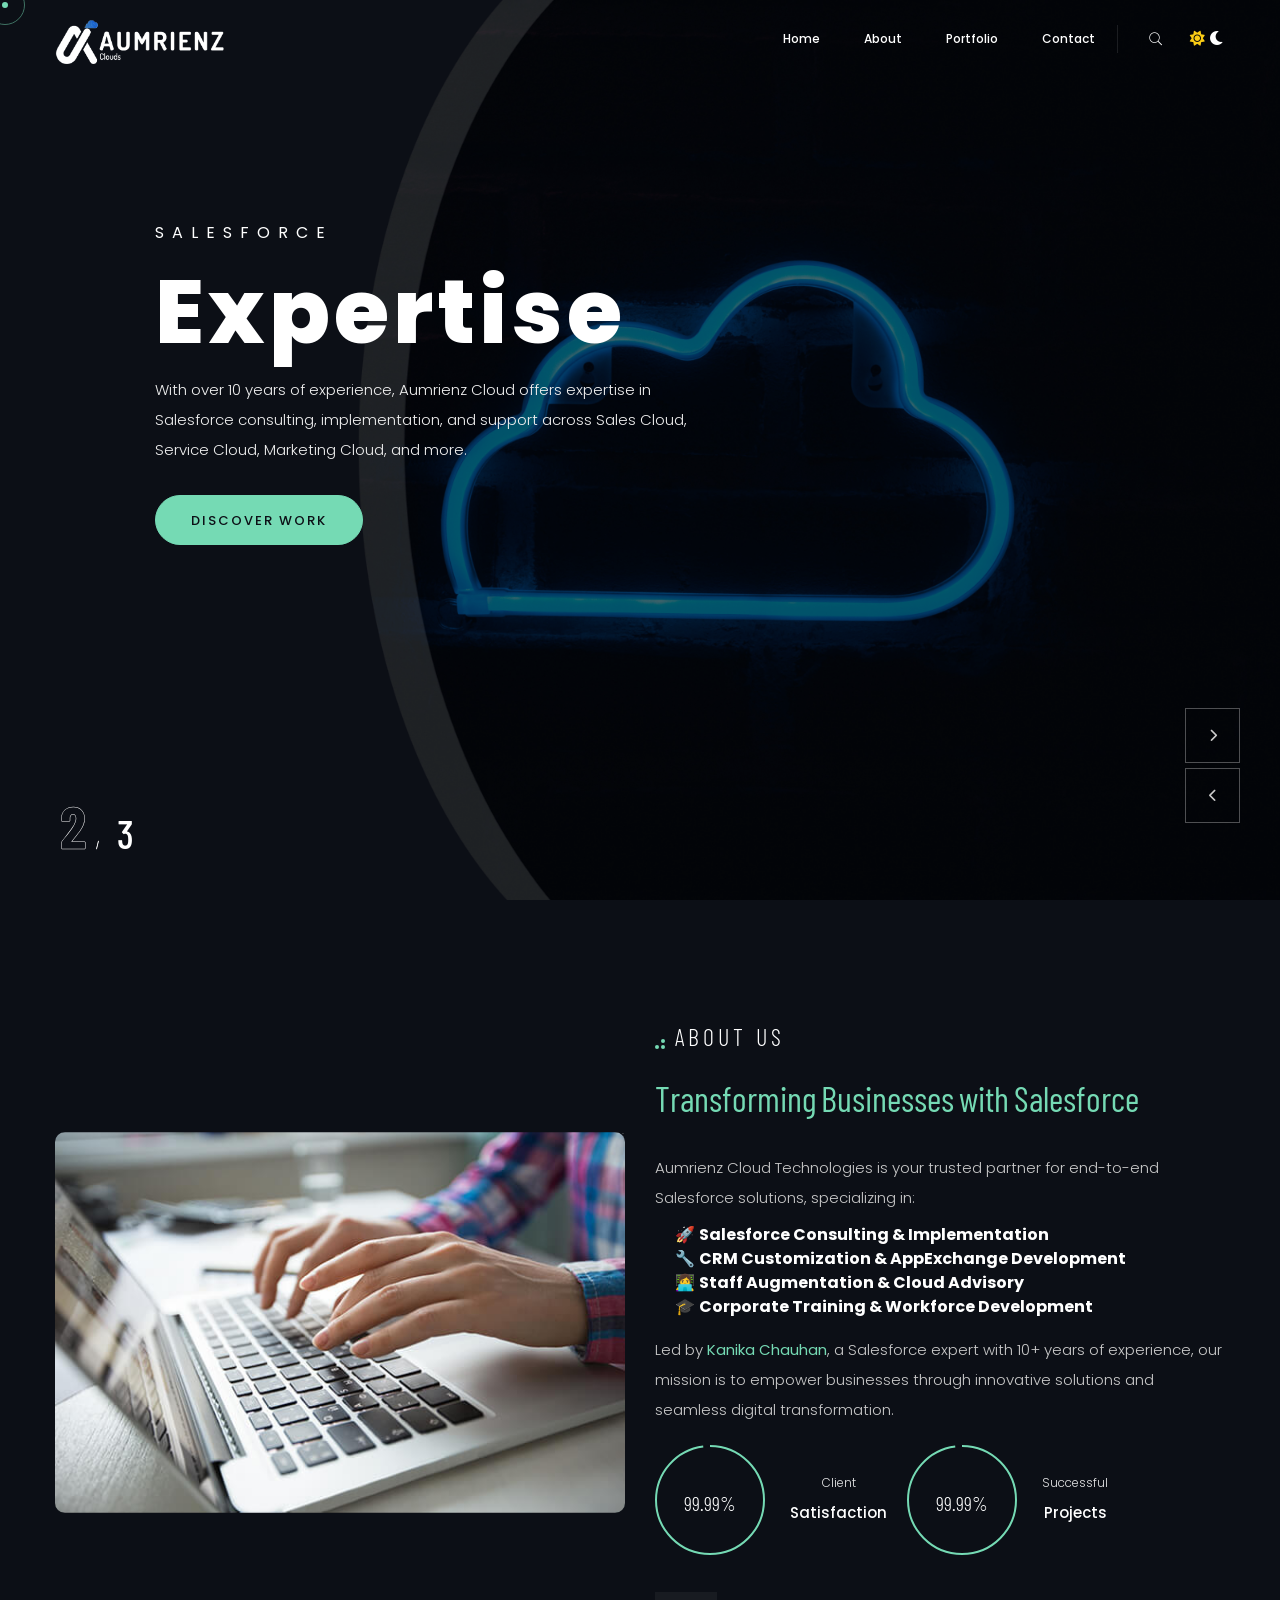
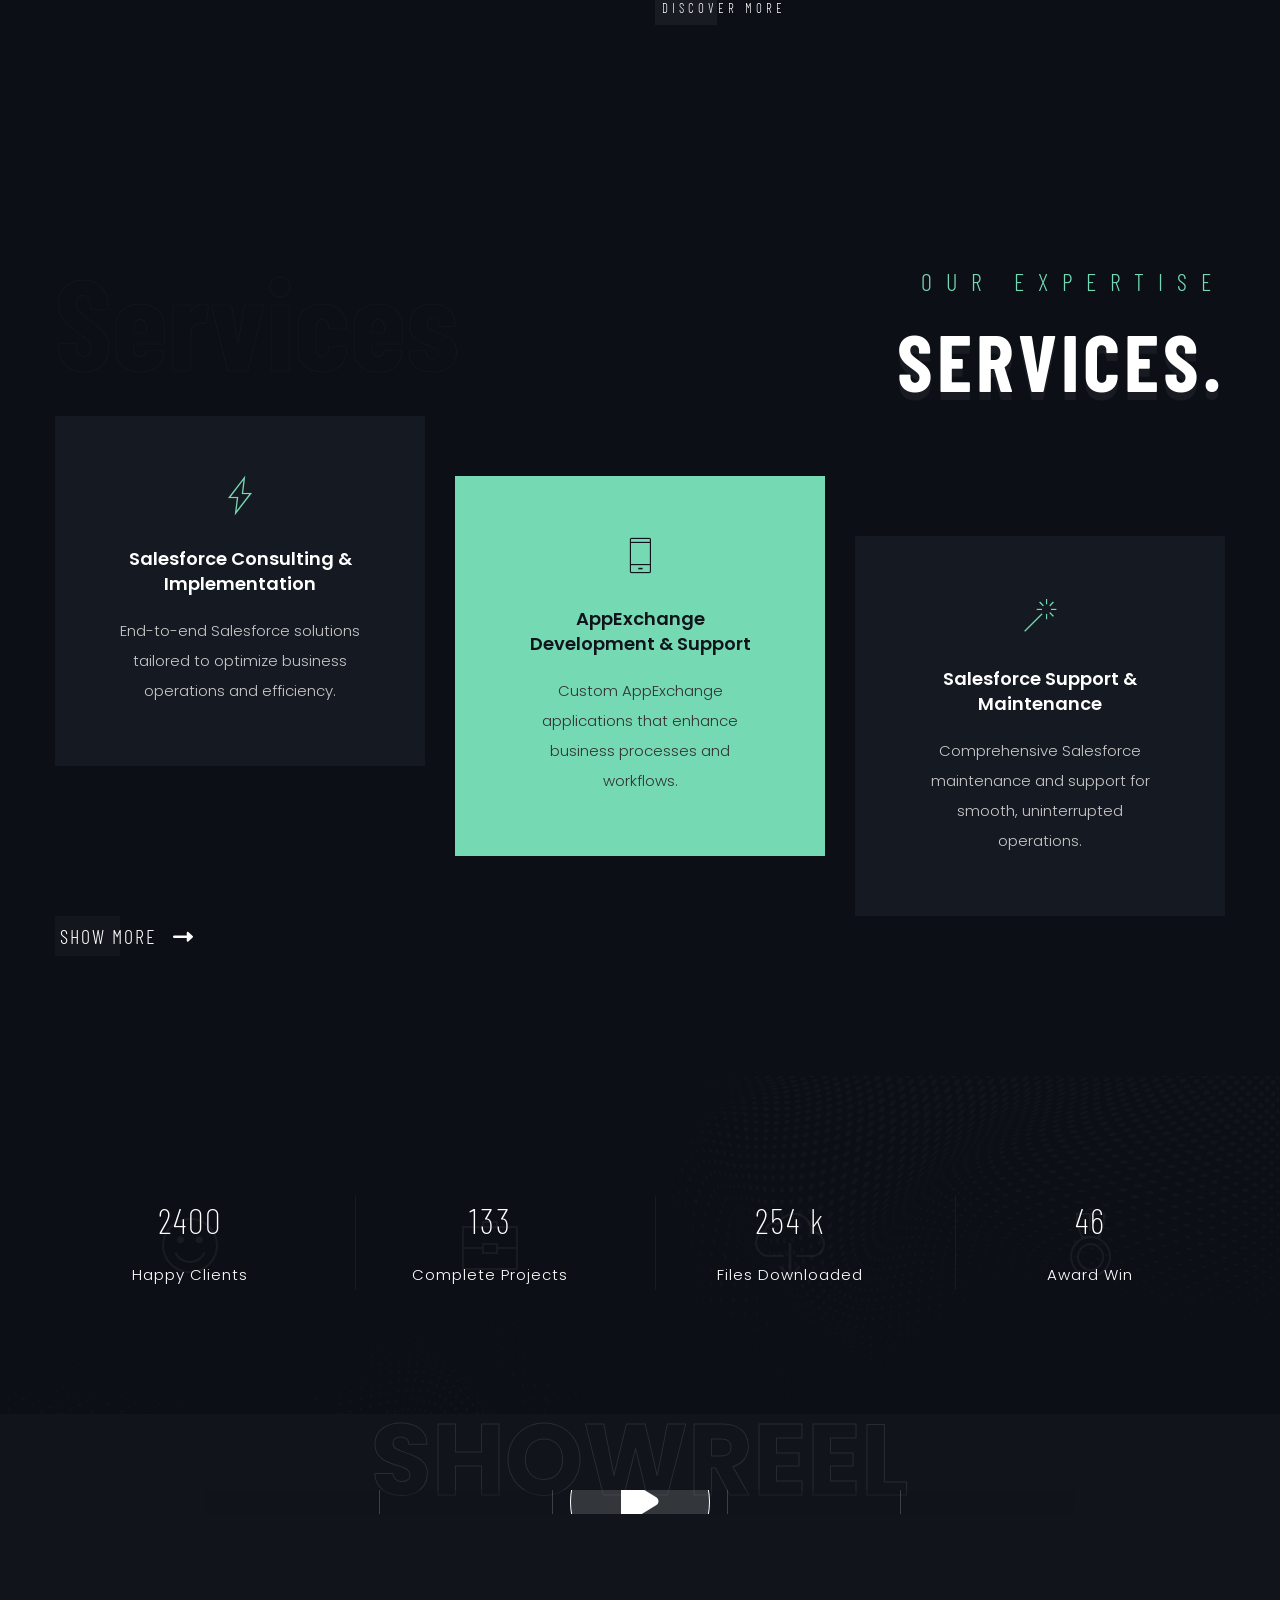
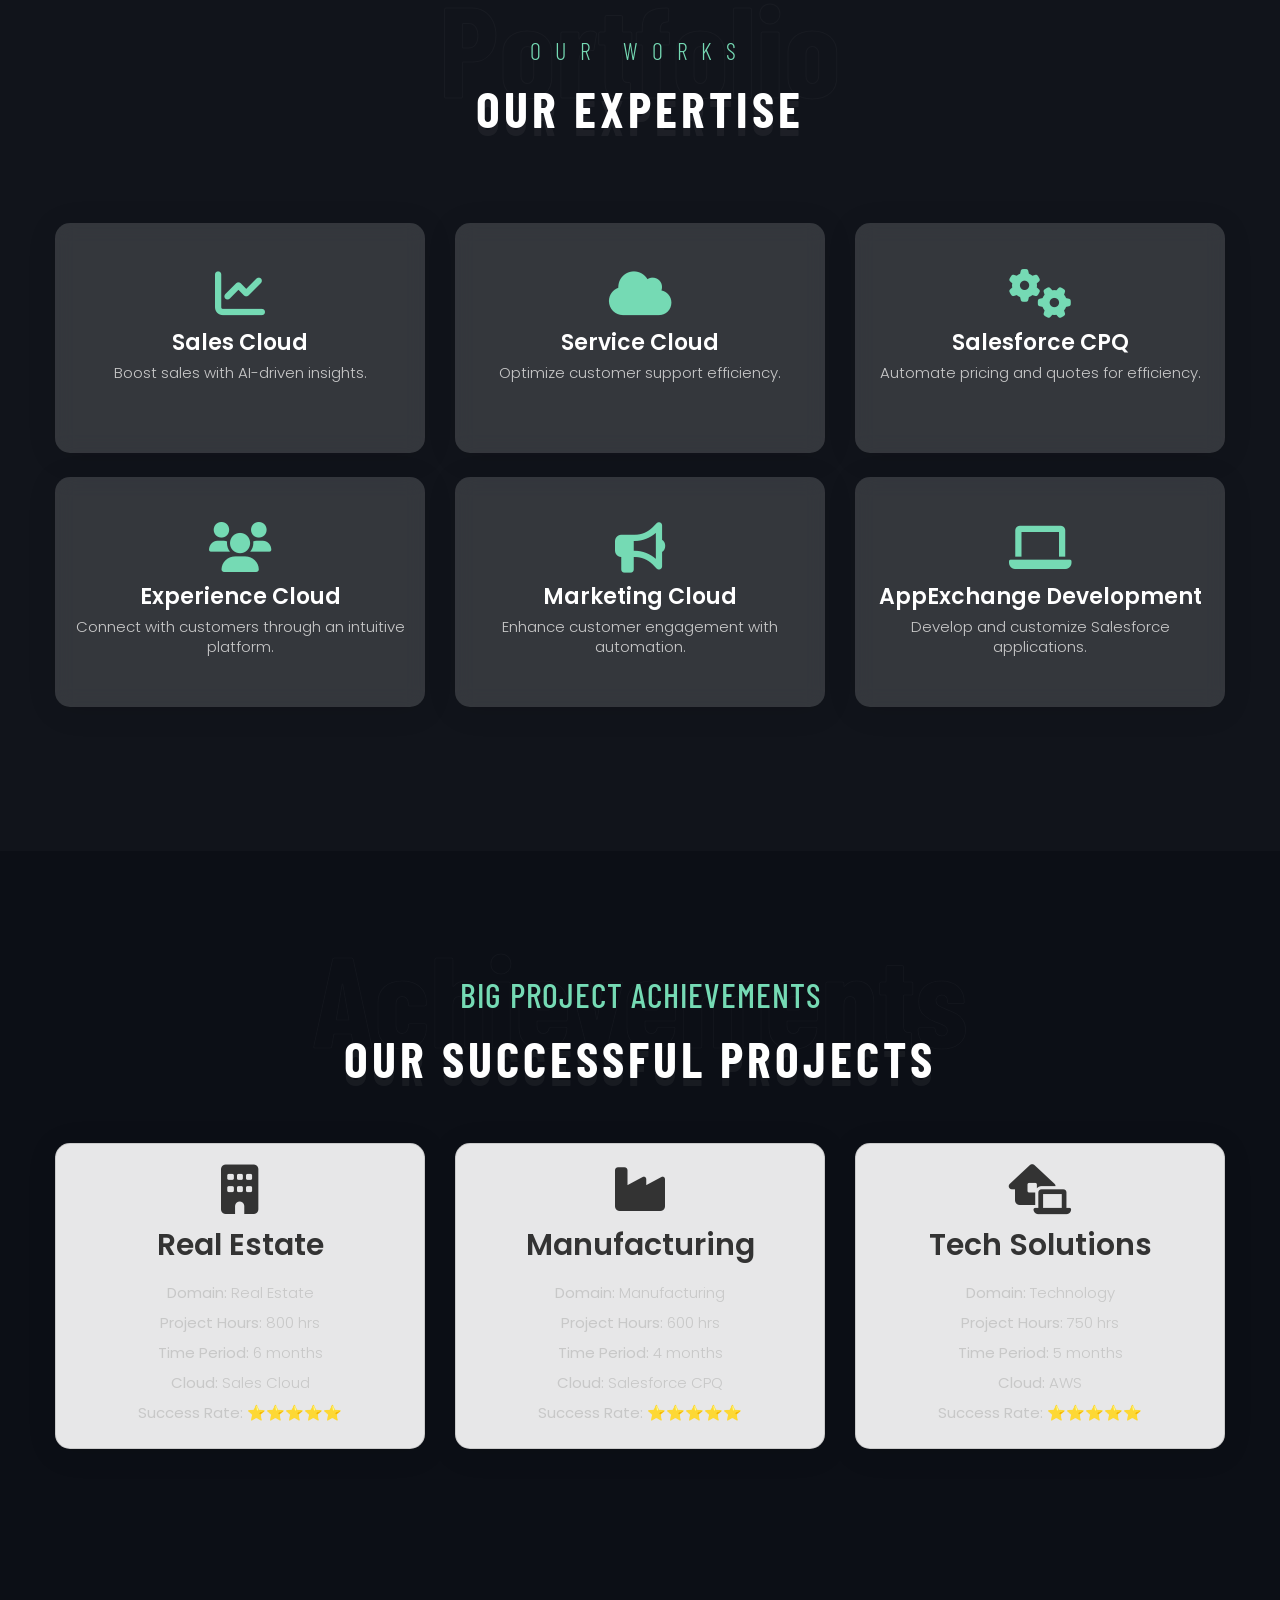
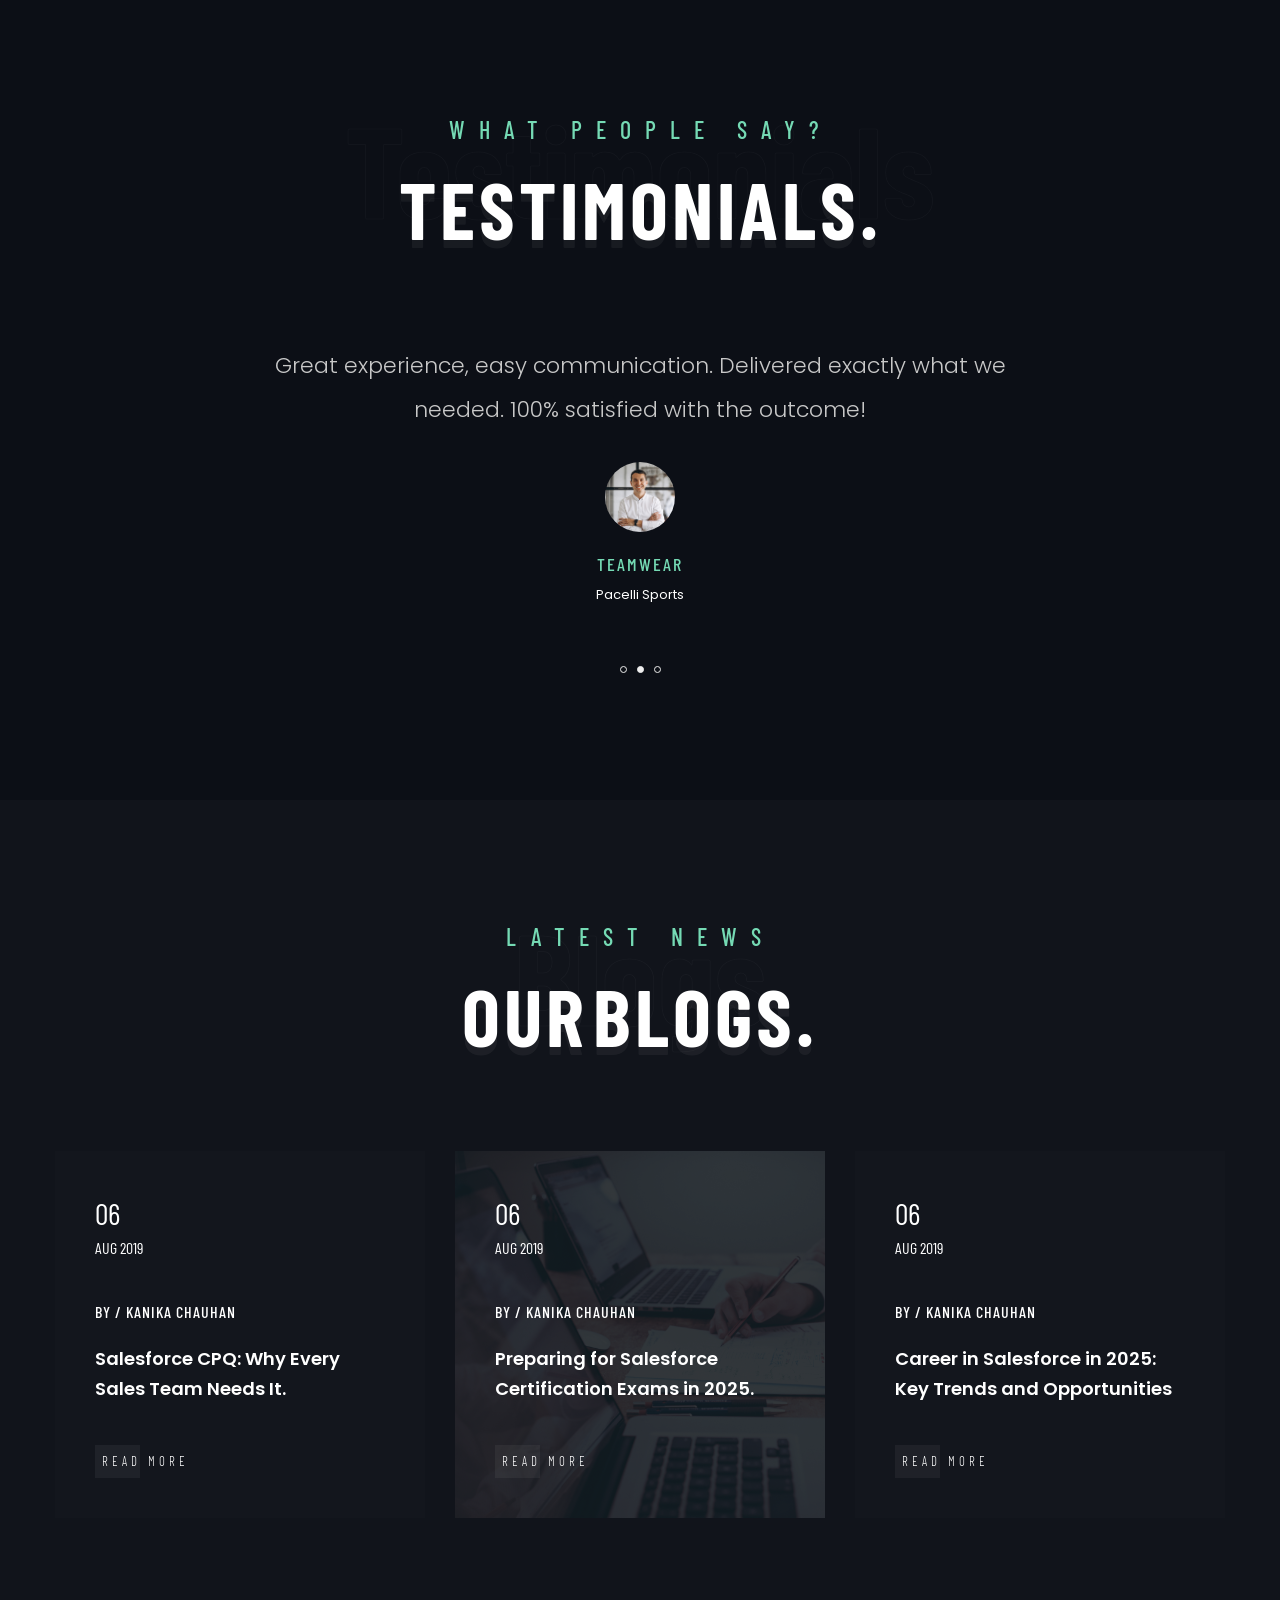
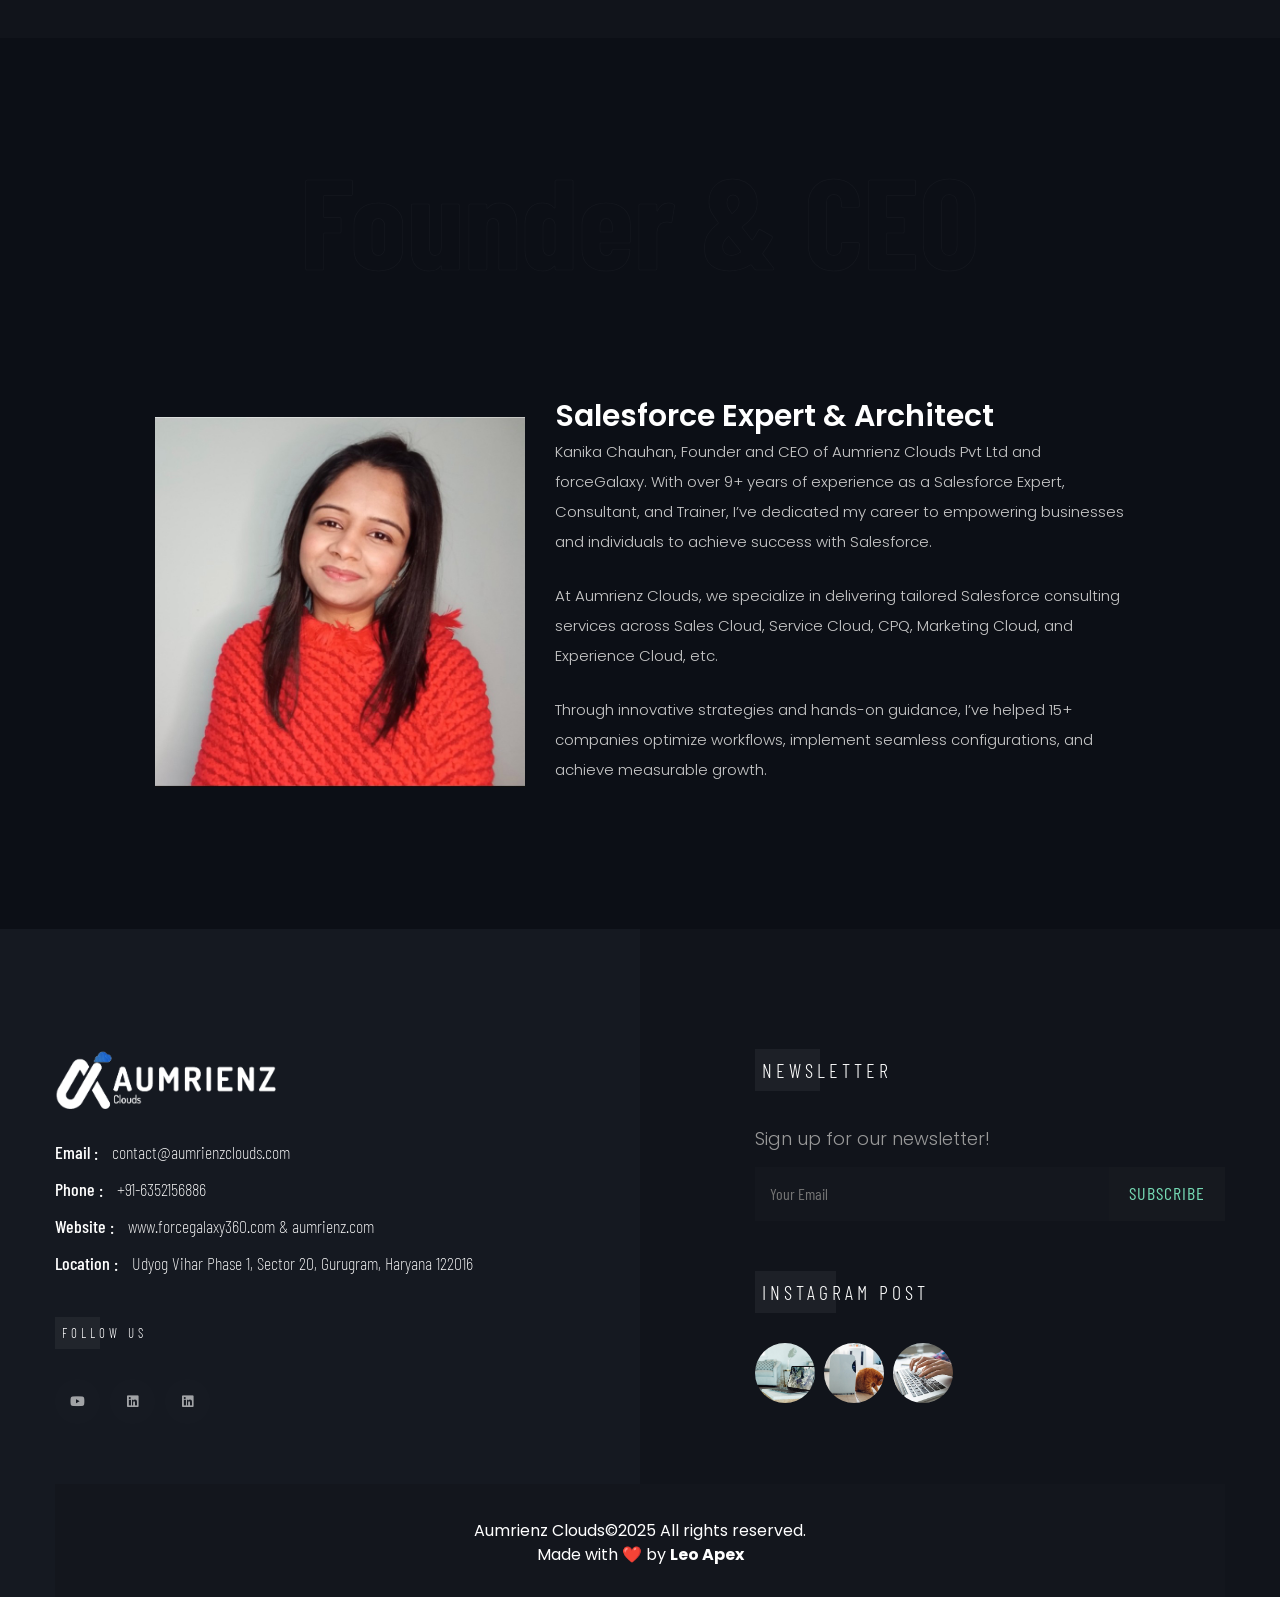
==== commit 29e8c541: "bug" ====
--- a/index.html
+++ b/index.html
@@ -131,6 +131,7 @@
               <a class="nav-link" href="contact.html">Contact</a>
             </li>
           </ul>
+          
           <div class="search">
             <span class="icon-search pe-7s-search cursor-pointer" style="padding-top: 6px;"></span>
             <div class="search-form text-center custom-font">
